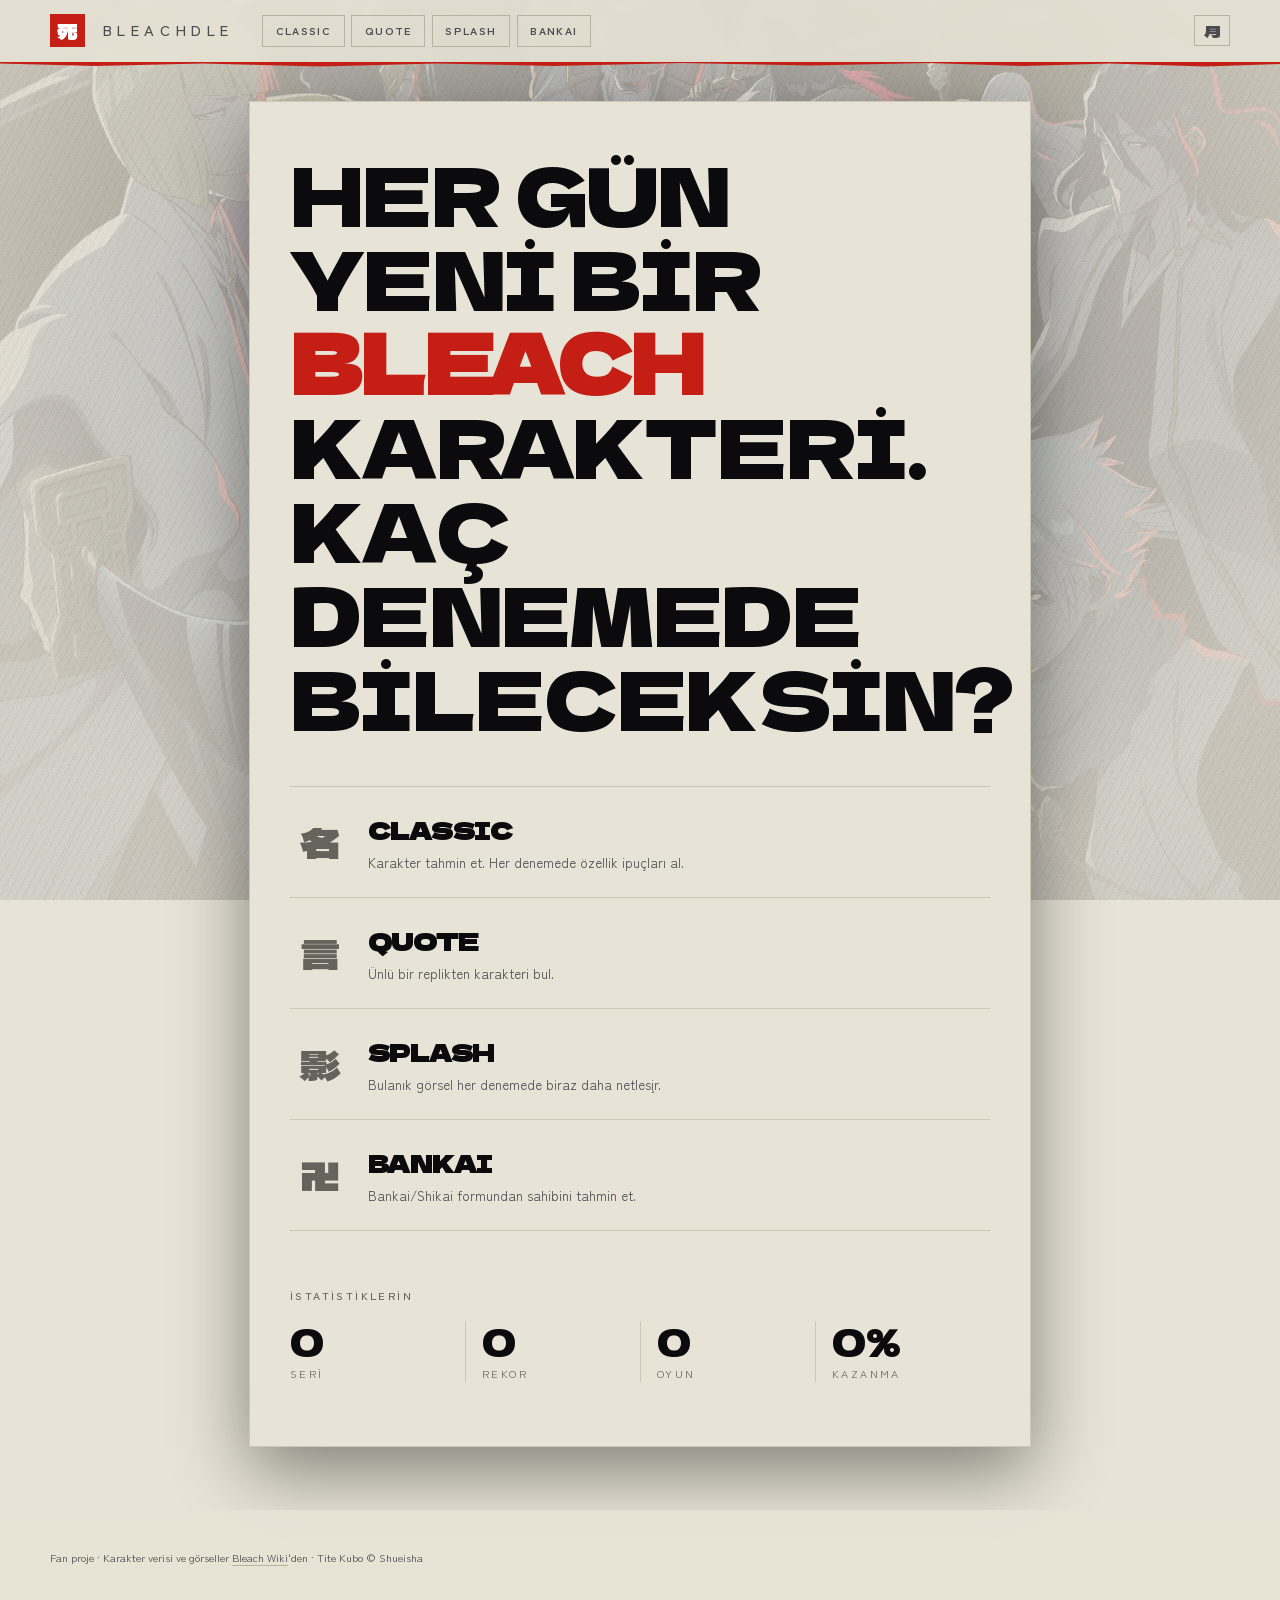
==== index.html @ 8b673235 "Klavye kısayollarını kaldır Sayı rozetleri gidince kısayollar keşfedilemez hâle gelmişti ve rakam tu" ====
<!DOCTYPE html>
<html lang="tr">
<head>
<meta charset="UTF-8">
<meta name="viewport" content="width=device-width,initial-scale=1">
<title>Bleachdle — Bleach karakter tahmin oyunu</title>
<link rel="icon" href="favicon.svg" type="image/svg+xml">
<link rel="alternate icon" href="favicon.ico" sizes="any">
<link rel="manifest" href="manifest.json">
<meta name="theme-color" content="#e5e2d5">
<link rel="stylesheet" href="css/theme.css">
<link rel="stylesheet" href="css/game.css">
</head>
<body>
<header class="site-header">
  <a class="brand" href="index.html" aria-label="Ana sayfa">
    <span class="kanji">死</span><h1>BLEACHDLE</h1>
  </a>
  <nav class="mode-nav" aria-label="Modlar">
    <a href="classic.html"><span lang="en">Classic</span></a>
    <a href="quote.html"><span lang="en">Quote</span></a>
    <a href="splash.html"><span lang="en">Splash</span></a>
    <a href="bankai.html"><span lang="en">Bankai</span></a>
  </nav>
  <button id="theme-toggle" class="theme-toggle" aria-label="Tema değiştir">🌓</button>
</header>

<main class="hub">
  <p class="tagline">Her gün yeni bir <strong>Bleach</strong> karakteri. Kaç denemede bileceksin?</p>

  <div class="mode-grid">
    <a class="mode-card" href="classic.html">
      <div class="mode-icon">名</div>
      <h2 lang="en">Classic</h2>
      <p>Karakter tahmin et. Her denemede özellik ipuçları al.</p>
    </a>
    <a class="mode-card" href="quote.html">
      <div class="mode-icon">言</div>
      <h2 lang="en">Quote</h2>
      <p>Ünlü bir replikten karakteri bul.</p>
    </a>
    <a class="mode-card" href="splash.html">
      <div class="mode-icon">影</div>
      <h2 lang="en">Splash</h2>
      <p>Bulanık görsel her denemede biraz daha netleşir.</p>
    </a>
    <a class="mode-card" href="bankai.html">
      <div class="mode-icon">卍</div>
      <h2 lang="en">Bankai</h2>
      <p>Bankai/Shikai formundan sahibini tahmin et.</p>
    </a>
  </div>

  <section class="stats-panel">
    <h3>İstatistiklerin</h3>
    <div id="stats-summary" class="stats-summary">
      <div><span class="stat-val" data-stat="streak">0</span><span class="stat-label">Seri</span></div>
      <div><span class="stat-val" data-stat="maxStreak">0</span><span class="stat-label">Rekor</span></div>
      <div><span class="stat-val" data-stat="played">0</span><span class="stat-label">Oyun</span></div>
      <div><span class="stat-val" data-stat="winRate">0%</span><span class="stat-label">Kazanma</span></div>
    </div>
  </section>
</main>

<footer class="site-footer">
  <p>Fan proje · Karakter verisi ve görseller <a href="https://bleach.fandom.com" target="_blank" rel="noopener">Bleach Wiki</a>'den · Tite Kubo &copy; Shueisha</p>
</footer>

<script src="js/theme.js"></script>
<script src="js/stats.js"></script>
<script>renderStatsSummary(document.getElementById('stats-summary'));</script>
</body>
</html>
---- css/theme.css ----
/* Bleachdle — mürekkep ve kan.
   Zemin hâlâ kağıt/mürekkep ikilisi, ama bu bir dövüş serisi: kontrast sert,
   tipografi ağır, doğru/yanlış renkleri tam doygunlukta. */

@import url('https://fonts.googleapis.com/css2?family=Dela+Gothic+One&family=Zen+Kaku+Gothic+New:wght@400;500;700;900&display=swap');

:root, [data-theme="light"] {
  /* 昼 — beyazlatılmış kağıt üstünde sumi */
  --paper: #e7e3d6;
  --paper-2: #f2efe6;
  --paper-3: #faf8f1;
  --ink: #0b0b0d;
  --ink-2: #4a4c50;
  --ink-3: #65635b;
  --rule: #b8b2a0;
  --rule-soft: #cdc7b6;

  --seal: #c41e15;
  --on-seal: #ffffff;
  --correct: #17773a;
  --correct-ink: #ffffff;
  --wrong: #b81420;
  --wrong-ink: #ffffff;

  --grain-opacity: 0.3;
  --grain-blend: multiply;
  --hatch-opacity: 0.06;

  --paper-rgb: 231, 227, 214;
  /* Aydınlıkta Soul Society: Gotei 13 kaptanları */
  --art: url("../data/images/bg-gotei13.webp");
  --art-pos: center 18%;
  --art-focus: 50% 38%;
  --art-vignette: 0.75;
  --art-scrim: 0.58;      /* eserin üstündeki perde */
  --art-panel: 0.86;      /* başlık/altlık şeridinin opaklığı */
}

[data-theme="dark"] {
  /* 夜 — mürekkep zemin, kireç yazı. Roller aynı, maddeler yer değiştirdi. */
  --paper: #0c0c0f;
  --paper-2: #16161b;
  --paper-3: #1e1e25;
  --ink: #f4f1e6;
  --ink-2: #b0aea4;
  --ink-3: #7c7f84;
  --rule: #34343d;
  --rule-soft: #26262e;

  --seal: #ff3b2f;
  --on-seal: #0c0c0f;
  --correct: #14b85a;
  --correct-ink: #06210f;
  --wrong: #e01f2d;
  --wrong-ink: #ffffff;

  --grain-opacity: 0.13;
  --grain-blend: screen;
  --hatch-opacity: 0.05;

  --paper-rgb: 12, 12, 15;
  /* Karanlıkta Hueco Mundo: Espada toplantısı. Bu eser çok daha karanlık
     (medyan parlaklık 0.012), o yüzden perde ince — beyaz üniformalar en
     kötü durumda bile şerit metnini 6:1'in üstünde tutuyor. */
  --art: url("../data/images/bg-espada.webp");
  --art-pos: center 52%;
  --art-focus: 50% 52%;
  --art-vignette: 0.45;   /* kenarları az bastır: eser şeritlerden görünsün */
  --art-scrim: 0.18;
  --art-panel: 0.82;
}

:root {
  --font-display: 'Dela Gothic One', 'Arial Black', sans-serif;
  --font-body: 'Zen Kaku Gothic New', system-ui, sans-serif;

  /* Sert sıçrama: dev başlık, küçük etiket, arada hiçbir şey yok */
  --t-hero: clamp(2.6rem, 8.5vw, 5rem);
  --t-title: 1.5rem;
  --t-body: 0.95rem;
  --t-small: 0.84rem;
  --t-label: 0.68rem;

  --tr-label: 0.22em;
  --measure: 60ch;

  /* Eğik kesim — panellerin ve hücrelerin köşesini kırpan darbe açısı */
  --slash: 10px;
}

* { box-sizing: border-box; }

html {
  background: var(--paper);
}

/* Gotei 13 eseri: sabit zemin katmanı. İçerik onun üstüne serilen kağıt
   tabakanın üstünde durduğu için metin kontrastı eserden etkilenmiyor;
   eser başlık şeridinde, altlıkta ve geniş ekranda tabakanın yanlarında
   görünüyor. background-attachment yerine sabit sözde eleman: mobil
   tarayıcılarda fixed arka plan kaydırmada titriyor. */
html::before {
  content: '';
  position: fixed;
  inset: 0;
  z-index: -1;
  background:
    radial-gradient(ellipse at var(--art-focus), transparent 0%, rgba(var(--paper-rgb), var(--art-vignette)) 78%),
    linear-gradient(rgba(var(--paper-rgb), var(--art-scrim)), rgba(var(--paper-rgb), var(--art-scrim))),
    var(--art) var(--art-pos) / cover no-repeat;
}

body {
  margin: 0;
  padding: 0;
  background: transparent;
  color: var(--ink);
  font-family: var(--font-body);
  font-size: 16px;
  line-height: 1.55;
  min-height: 100vh;
  -webkit-font-smoothing: antialiased;
}

/* İki katman: kağıt lifi + eğik tarama (screen-tone). */
body::before,
body::after {
  content: '';
  position: fixed;
  inset: 0;
  z-index: 0;
  pointer-events: none;
}
body::before {
  opacity: var(--grain-opacity);
  mix-blend-mode: var(--grain-blend);
  background-image: url("data:image/svg+xml,%3Csvg xmlns='http://www.w3.org/2000/svg' width='160' height='160'%3E%3Cfilter id='g'%3E%3CfeTurbulence type='fractalNoise' baseFrequency='0.85' numOctaves='4' stitchTiles='stitch'/%3E%3CfeColorMatrix type='saturate' values='0'/%3E%3C/filter%3E%3Crect width='160' height='160' filter='url(%23g)'/%3E%3C/svg%3E");
}
body::after {
  opacity: var(--hatch-opacity);
  background-image: repeating-linear-gradient(
    118deg,
    var(--seal) 0 1px,
    transparent 1px 7px
  );
}
body > * { position: relative; z-index: 1; }

a { color: inherit; text-decoration: none; }

button {
  font-family: inherit;
  font-size: inherit;
  cursor: pointer;
  border: none;
  background: none;
  color: inherit;
}

:focus-visible {
  outline: 3px solid var(--seal);
  outline-offset: 2px;
}

::selection { background: var(--seal); color: var(--on-seal); }

::-webkit-scrollbar { width: 10px; height: 10px; }
::-webkit-scrollbar-track { background: transparent; }
::-webkit-scrollbar-thumb { background: var(--rule); }
::-webkit-scrollbar-thumb:hover { background: var(--seal); }

@media (prefers-reduced-motion: reduce) {
  *, *::before, *::after {
    animation-duration: 0.001ms !important;
    animation-iteration-count: 1 !important;
    transition-duration: 0.001ms !important;
  }
}
---- css/game.css ----
/* ---------- Başlık ---------- */
/* Başlık ve altlık yarı saydam: eser bu iki şeritten görünüyor. Buradaki
   metin --ink-2, en kötü durumda bile 4.5:1'in üstünde kalıyor.
   Başlık yapışkan; yırtık kenar onun ::after'ı, ayrı bir öğe olsaydı
   kaydırırken bardan kopardı. */
.site-header {
  position: sticky;
  top: 0;
  z-index: 50;
  display: flex;
  justify-content: space-between;
  align-items: center;
  gap: 1rem 1.75rem;
  flex-wrap: wrap;
  margin-bottom: 2.5rem;
  padding: 0.9rem max(1.5rem, calc((100% - 1180px) / 2));
  background: rgba(var(--paper-rgb), var(--art-panel));
  backdrop-filter: blur(6px);
  -webkit-backdrop-filter: blur(6px);
}
.site-header::after {
  content: '';
  position: absolute;
  left: 0; right: 0; bottom: -5px;
  height: 5px;
  background: var(--seal);
  -webkit-mask: url("data:image/svg+xml,%3Csvg xmlns='http://www.w3.org/2000/svg' width='1200' height='10' viewBox='0 0 1200 10' preserveAspectRatio='none'%3E%3Cpath d='M0 0 H1200 V4 L1130 9 L1040 3 L960 8 L870 2 L760 7 L640 2 L520 8 L410 3 L300 9 L190 3 L90 8 L0 3 Z' fill='%23000'/%3E%3C/svg%3E") 100% 100% / 100% 100%;
  mask: url("data:image/svg+xml,%3Csvg xmlns='http://www.w3.org/2000/svg' width='1200' height='10' viewBox='0 0 1200 10' preserveAspectRatio='none'%3E%3Cpath d='M0 0 H1200 V4 L1130 9 L1040 3 L960 8 L870 2 L760 7 L640 2 L520 8 L410 3 L300 9 L190 3 L90 8 L0 3 Z' fill='%23000'/%3E%3C/svg%3E") 100% 100% / 100% 100%;
}

/* Mod kısayolları: ad + tuş rozeti. Bulunduğun mod mühür kızılıyla dolu. */
.mode-nav {
  display: flex;
  gap: 0.4rem;
  margin-right: auto;
  overflow-x: auto;
  scrollbar-width: none;
}
.mode-nav::-webkit-scrollbar { display: none; }
.mode-nav a {
  display: inline-flex;
  align-items: center;
  padding: 0.4rem 0.8rem;
  font-size: var(--t-label);
  font-weight: 700;
  letter-spacing: 0.12em;
  text-transform: uppercase;
  white-space: nowrap;
  color: var(--ink-2);
  border: 1px solid var(--rule);
  transition: color 0.16s, border-color 0.16s, background 0.16s;
}
.mode-nav a:hover { color: var(--ink); border-color: var(--ink-3); }
.mode-nav a[aria-current] {
  color: var(--on-seal);
  background: var(--seal);
  border-color: var(--seal);
}

.brand {
  display: flex;
  align-items: center;
  gap: 0.75rem;
}
.brand:hover .kanji { background: var(--ink); }
.brand:hover h1 { color: var(--ink); }

/* Hanko: markanın tamamı bu mühür. Sayfadaki tek doygun kızıl. */
.brand .kanji {
  font-family: var(--font-display);
  font-size: 1.3rem;
  line-height: 1;
  color: var(--on-seal);
  background: var(--seal);
  padding: 0.32em 0.34em 0.26em;
  display: inline-block;
}

.brand h1 {
  margin: 0;
  font-family: var(--font-body);
  font-size: 0.92rem;
  font-weight: 500;
  letter-spacing: 0.38em;
  text-indent: 0.38em;
  color: var(--ink-2);
}

.theme-toggle {
  font-family: var(--font-display);
  font-size: 0;
  color: var(--ink-2);
  padding: 0.4rem 0.55rem;
  border: 1px solid var(--rule);
  transition: color 0.2s, border-color 0.2s;
}
.theme-toggle::after {
  content: '月';
  font-size: 1rem;
  line-height: 1;
}
[data-theme="dark"] .theme-toggle::after { content: '日'; }
.theme-toggle:hover { color: var(--seal); border-color: var(--seal); }



/* ---------- Ana sayfa ---------- */
/* Kağıt tabaka — eserin üstüne serilmiş sayfa. Metin daima bunun üstünde. */
.hub, .game-page {
  background: var(--paper);
  box-shadow: 0 0 0 1px var(--rule-soft), 0 24px 70px rgba(0, 0, 0, 0.45);
}

.hub {
  max-width: 780px;
  margin: 0 auto 4rem;
  padding: 3rem 2.5rem 4rem;
}

.tagline {
  font-family: var(--font-display);
  font-size: var(--t-hero);
  line-height: 1.05;
  letter-spacing: -0.02em;
  text-transform: uppercase;
  margin: 0 0 3rem;
  max-width: 14ch;
}
.tagline strong { color: var(--seal); }

.mode-grid {
  display: flex;
  flex-direction: column;
  border-top: 1px solid var(--rule-soft);
  margin-bottom: 3.5rem;
}

/* Mod satırı: kart değil, bir dizin girdisi. Üzerine gelince
   mürekkep soldan sağa akıyor. */
.mode-card {
  position: relative;
  display: grid;
  grid-template-columns: 3.2rem 1fr;
  align-items: baseline;
  gap: 0 1.4rem;
  padding: 1.5rem 1rem 1.5rem 0.25rem;
  border-bottom: 1px solid var(--rule-soft);
  overflow: hidden;
  isolation: isolate;
}
.mode-card::before {
  content: '';
  position: absolute;
  inset: 0;
  z-index: -1;
  background: var(--paper-2);
  transform: scaleX(0);
  transform-origin: left;
  transition: transform 0.26s cubic-bezier(0.16, 1.1, 0.3, 1);
}
.mode-card:hover::before, .mode-card:focus-visible::before { transform: scaleX(1); }

.mode-card .mode-icon {
  grid-row: span 2;
  align-self: center;
  font-family: var(--font-display);
  font-size: 2.5rem;
  font-weight: 400;
  line-height: 1;
  color: var(--ink-3);
  text-align: center;
  transition: color 0.32s;
}
.mode-card:hover .mode-icon { color: var(--seal); }

.mode-card h2 {
  margin: 0;
  font-family: var(--font-display);
  font-size: var(--t-title);
  letter-spacing: -0.01em;
  text-transform: uppercase;
}
.mode-card p {
  margin: 0.25rem 0 0;
  grid-column: 2;
  font-size: var(--t-small);
  color: var(--ink-2);
  max-width: 46ch;
}

/* İstatistikler: panel değil, kağıda yazılmış dört sayı */
.stats-panel { margin: 0; }
.stats-panel h3 {
  margin: 0 0 1.1rem;
  font-family: var(--font-body);
  font-size: var(--t-label);
  font-weight: 500;
  letter-spacing: var(--tr-label);
  text-transform: uppercase;
  color: var(--ink-3);
}
.stats-summary {
  display: grid;
  grid-template-columns: repeat(4, 1fr);
}
.stats-summary > div {
  display: flex;
  flex-direction: column;
  gap: 0.35rem;
  padding-left: 1rem;
  border-left: 1px solid var(--rule-soft);
}
.stats-summary > div:first-child { padding-left: 0; border-left: none; }
.stat-val {
  font-family: var(--font-display);
  font-size: 2.4rem;
  line-height: 1;
  font-variant-numeric: tabular-nums;
}
.stat-label {
  font-size: var(--t-label);
  letter-spacing: var(--tr-label);
  text-transform: uppercase;
  color: var(--ink-3);
}

/* ---------- Oyun sayfası ---------- */
.game-page {
  max-width: 1180px;
  margin: 0 auto 4rem;
  padding: 2.5rem 2.5rem 4rem;
}

.back-link {
  display: inline-block;
  margin-bottom: 2.5rem;
  font-size: var(--t-small);
  color: var(--ink-3);
  transition: color 0.2s;
}
.back-link:hover { color: var(--seal); }

.game-title {
  font-family: var(--font-display);
  font-size: var(--t-hero);
  line-height: 0.95;
  letter-spacing: -0.03em;
  text-transform: uppercase;
  margin: 0 0 0.75rem;
}
.game-subtitle {
  margin: 0 0 2.75rem;
  font-size: var(--t-body);
  color: var(--ink-2);
  max-width: var(--measure);
}

.mode-switch {
  display: flex;
  gap: 1.75rem;
  margin-bottom: 2rem;
}
.mode-switch button {
  position: relative;
  padding: 0 0 0.5rem;
  font-size: var(--t-label);
  font-weight: 700;
  letter-spacing: var(--tr-label);
  text-transform: uppercase;
  color: var(--ink-3);
  transition: color 0.2s;
}
.mode-switch button::after {
  content: '';
  position: absolute;
  left: 0; right: 0; bottom: 0;
  height: 3px;
  background: var(--seal);
  transform: scaleX(0);
  transform-origin: left;
  transition: transform 0.2s cubic-bezier(0.16, 1.1, 0.3, 1);
}
.mode-switch button:hover { color: var(--ink-2); }
.mode-switch button.active { color: var(--ink); }
.mode-switch button.active::after { transform: scaleX(1); }

/* ---------- Arama ---------- */
.search-box {
  position: relative;
  max-width: 460px;
  margin: 0 0 2.5rem;
}
.search-box input {
  width: 100%;
  padding: 0.7rem 0.1rem;
  font-family: var(--font-body);
  font-size: 1.15rem;
  font-weight: 700;
  color: var(--ink);
  background: none;
  border: none;
  border-bottom: 3px solid var(--rule);
  transition: border-color 0.24s;
}
.search-box input::placeholder { color: var(--ink-3); font-weight: 400; font-size: 0.95rem; }
.search-box input:focus {
  outline: none;
  border-bottom-color: var(--seal);
}
.search-box input:disabled { color: var(--ink-3); border-bottom-style: dashed; }

.suggestions {
  position: absolute;
  top: calc(100% + 2px);
  left: 0; right: 0;
  max-height: 336px;
  overflow-y: auto;
  background: var(--paper-2);
  border: 1px solid var(--rule);
  z-index: 20;
  display: none;
}
.suggestions.open { display: block; }
.suggestion {
  display: flex;
  align-items: center;
  gap: 0.85rem;
  padding: 0.55rem 0.75rem;
  cursor: pointer;
  border-bottom: 1px solid var(--rule-soft);
}
.suggestion:last-child { border-bottom: none; }
.suggestion:hover, .suggestion.active { background: var(--paper-3); }
.suggestion img {
  width: 40px; height: 40px;
  object-fit: cover;
  filter: grayscale(0.35);
}
.suggestion .sname { font-weight: 700; font-size: 0.95rem; }
.suggestion .saff { font-size: var(--t-label); color: var(--ink-3); }
.img-placeholder {
  width: 40px; height: 40px;
  background: var(--paper-3);
  border: 1px solid var(--rule-soft);
}

/* ---------- Tahmin tablosu ----------
   İmza öğesi. Her hücre eğik kesilmiş bir blok: doğru tam doygun yeşil,
   yanlış kan kırmızısı, ikisi de köşesinde ○ / × taşıyor — renk tek
   başına anlam taşımıyor. Satır soldan bir darbe gibi giriyor. */
.guess-table-wrap {
  overflow-x: auto;
  margin-top: 0.5rem;
}
.guess-table {
  width: 100%;
  border-collapse: separate;
  border-spacing: 4px 4px;
  min-width: 940px;
}
.guess-table th {
  font-family: var(--font-body);
  font-size: var(--t-label);
  font-weight: 700;
  letter-spacing: var(--tr-label);
  text-transform: uppercase;
  color: var(--ink-3);
  text-align: center;
  padding: 0 0.4rem 0.6rem;
  white-space: nowrap;
}

.guess-table td {
  position: relative;
  padding: 0.55rem 0.5rem;
  text-align: center;
  font-size: var(--t-small);
  font-weight: 500;
  line-height: 1.25;
  color: var(--ink-2);
  height: 76px;
  vertical-align: middle;
  font-variant-numeric: tabular-nums;
  background: var(--paper-2);
  clip-path: polygon(var(--slash) 0, 100% 0, 100% calc(100% - var(--slash)), calc(100% - var(--slash)) 100%, 0 100%, 0 var(--slash));
  animation: strike 0.26s cubic-bezier(0.16, 1.1, 0.3, 1) both;
  animation-delay: calc(var(--col, 0) * 45ms);
}

/* Darbe: hücre eğik bir kesikten içeri girer, hafif aşar ve oturur */
@keyframes strike {
  0%   { opacity: 0; transform: translateX(-14px) skewX(-14deg); }
  70%  { opacity: 1; transform: translateX(2px)   skewX(2deg); }
  100% { opacity: 1; transform: none; }
}

.guess-table td.correct {
  background: var(--correct);
  color: var(--correct-ink);
  font-weight: 700;
}
.guess-table td.wrong {
  background: var(--wrong);
  color: var(--wrong-ink);
  font-weight: 700;
}

/* Renk tek başına anlam taşımasın: köşede ○ / × */
.guess-table td.correct::after,
.guess-table td.wrong::after {
  position: absolute;
  top: 3px;
  right: 5px;
  font-size: 0.62rem;
  font-weight: 700;
  line-height: 1;
  opacity: 0.75;
}
.guess-table td.correct::after { content: '○'; }
.guess-table td.wrong::after   { content: '×'; }

.guess-table td.name-cell {
  font-size: 0.9rem;
  font-weight: 700;
  letter-spacing: 0.01em;
}

.guess-table td.image-cell {
  background: none;
  clip-path: none;
  padding: 0;
  width: 72px;
}
.guess-table td .char-avatar {
  width: 68px; height: 68px;
  object-fit: cover;
  display: block;
  border: 2px solid var(--ink);
  transition: transform 0.18s;
}
.guess-table tr:hover .char-avatar { transform: scale(1.06); }
.guess-table td .char-avatar.img-missing {
  display: flex;
  align-items: center;
  justify-content: center;
  background: var(--paper-2);
  color: var(--ink-3);
  font-size: 1.2rem;
}

.guess-table td .arrow {
  margin-left: 0.25rem;
  font-size: 1rem;
  font-weight: 700;
}

/* ---------- Sonuç ---------- */
.result-panel {
  position: relative;
  max-width: 560px;
  margin: 2.5rem 0 0;
  padding: 2rem 2.25rem;
  background: var(--paper-2);
  border-left: 6px solid var(--seal);
  clip-path: polygon(22px 0, 100% 0, 100% calc(100% - 22px), calc(100% - 22px) 100%, 0 100%, 0 22px);
  animation: strike 0.32s cubic-bezier(0.16, 1.1, 0.3, 1) both;
}
.result-panel h2 {
  margin: 0 0 0.6rem;
  font-family: var(--font-display);
  font-size: 2rem;
  line-height: 1;
  text-transform: uppercase;
}
.result-panel.win h2 { color: var(--correct); }
.result-panel.lose h2 { color: var(--wrong); }
.result-panel p { margin: 0 0 0.35rem; color: var(--ink-2); font-size: var(--t-small); }
.result-panel strong { color: var(--ink); font-weight: 700; }
.result-panel .result-stats {
  margin: 0.9rem 0 0;
  font-size: var(--t-label);
  letter-spacing: 0.06em;
  color: var(--ink-3);
}

/* Mühür: kazanınca 正, kaybedince 終 */
.result-panel::after {
  position: absolute;
  top: 1.5rem;
  right: 1.75rem;
  font-family: var(--font-display);
  font-size: 1.15rem;
  line-height: 1;
  padding: 0.32em 0.3em 0.26em;
  border: 3px solid currentColor;
  transform: rotate(-8deg);
}
.result-panel.win::after { content: '正'; color: var(--seal); }
.result-panel.lose::after { content: '終'; color: var(--ink-3); }

.result-actions {
  display: flex;
  gap: 1.5rem;
  align-items: center;
  margin-top: 1.5rem;
}
.result-actions button, .result-actions a {
  padding: 0 0 0.35rem;
  font-family: var(--font-body);
  font-size: var(--t-label);
  font-weight: 500;
  letter-spacing: var(--tr-label);
  text-transform: uppercase;
  color: var(--ink);
  border-bottom: 2px solid var(--seal);
  transition: color 0.2s, border-color 0.2s;
}
.result-actions button:hover, .result-actions a:hover { color: var(--seal); }
.result-actions .secondary {
  color: var(--ink-2);
  border-bottom-color: var(--rule);
}
.result-actions .secondary:hover { color: var(--ink); border-bottom-color: var(--ink-3); }

/* ---------- Alt bilgi ---------- */
.site-footer {
  padding: 1.75rem max(1.5rem, calc((100% - 1180px) / 2)) 2.5rem;
  background: rgba(var(--paper-rgb), var(--art-panel));
  backdrop-filter: blur(3px);
  -webkit-backdrop-filter: blur(3px);
  font-size: var(--t-label);
  color: var(--ink-2);
}
.site-footer a { color: var(--ink-2); border-bottom: 1px solid var(--rule); }
.site-footer a:hover { color: var(--ink); border-bottom-color: var(--seal); }

/* ---------- Splash ---------- */
/* Bulanıklık satır içi stille sürülüyor (oyun mantığı), o yüzden mürekkep
   tonlaması sarmalayıcıya uygulanıyor — yoksa filter bildirimi eziliyor. */
.splash-image-wrap {
  margin: 0 0 2rem;
  filter: grayscale(0.35) contrast(1.05);
}
.splash-image {
  max-width: 300px;
  max-height: 300px;
  display: block;
  transition: filter 0.6s cubic-bezier(0.2, 0.7, 0.2, 1);
}

/* ---------- Quote ---------- */
.quote-display {
  max-width: var(--measure);
  margin: 0 0 2.5rem;
  padding: 0 0 0 1.75rem;
  border-left: 5px solid var(--seal);
  font-size: 1.4rem;
  font-weight: 500;
  line-height: 1.5;
}
.quote-display em { color: var(--ink-3); font-size: 0.95rem; }

/* ---------- Bankai ---------- */
.release-name {
  font-family: var(--font-display);
  font-size: 2rem;
  line-height: 1.15;
  text-transform: uppercase;
  margin-bottom: 0.3rem;
}
.release-meta {
  font-size: var(--t-small);
  color: var(--ink-2);
}

.quote-hint {
  display: inline-flex;
  align-items: baseline;
  gap: 0.75rem;
  margin: 0 0 2rem;
  padding: 0.5rem 0.9rem;
  background: var(--paper-2);
  border-left: 5px solid var(--seal);
}
.quote-hint-label {
  font-size: var(--t-label);
  font-weight: 700;
  letter-spacing: var(--tr-label);
  text-transform: uppercase;
  color: var(--seal);
}
.quote-hint-body { font-size: var(--t-small); color: var(--ink-2); }
.quote-hint-body strong {
  font-family: var(--font-display);
  font-size: 1.25rem;
  color: var(--ink);
}

.bankai-hint {
  margin: 0 0 1.5rem;
  filter: grayscale(0.35) contrast(1.1);
  animation: strike 0.3s cubic-bezier(0.16, 1.1, 0.3, 1) both;
}
.bankai-hint img {
  max-width: 220px;
  max-height: 220px;
  display: block;
}
.bankai-hint-label {
  font-size: var(--t-label);
  letter-spacing: var(--tr-label);
  text-transform: uppercase;
  color: var(--ink-3);
  margin-bottom: 0.6rem;
}

.attempts-info {
  margin-top: 1.75rem;
  font-size: var(--t-small);
  color: var(--ink-2);
}
.attempts-info strong {
  font-family: var(--font-display);
  font-size: 1.3rem;
  color: var(--seal);
}

/* ---------- Dar ekran ---------- */
@media (max-width: 640px) {
  .site-header { padding: 1rem 1.1rem 0.8rem; }
  .site-header, .site-footer { padding-left: 1.1rem; padding-right: 1.1rem; }
  .site-header { gap: 0.6rem 0.9rem; margin-bottom: 1.75rem; }
  .brand h1 { display: none; }          /* dar ekranda mühür markayı taşır */
  .mode-nav a { padding: 0.35rem 0.5rem; letter-spacing: 0.06em; }
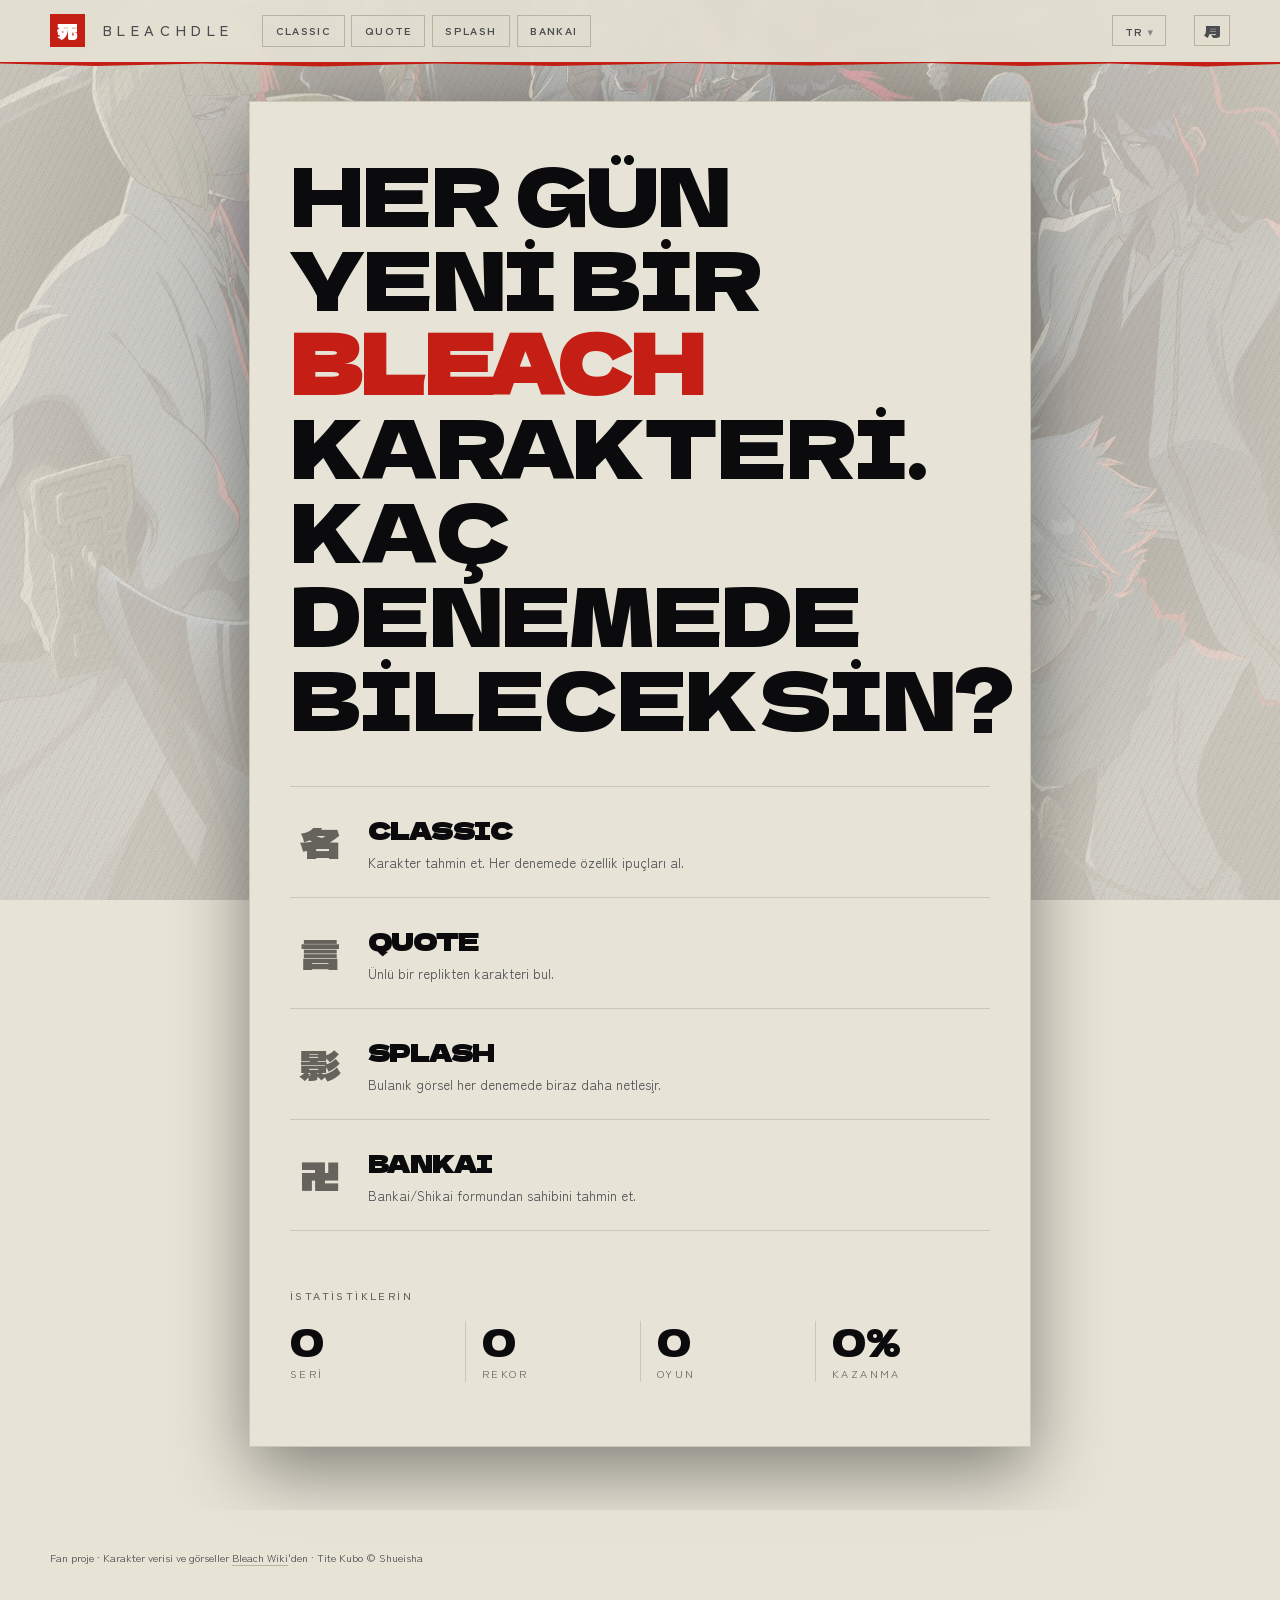
==== commit bcd43c16: "Dil seçimi ekle: Türkçe ve İngilizce Sağ üstte açılır liste. Seçim localStorage'da (bleachdle-lang)," ====
--- a/index.html
+++ b/index.html
@@ -3,7 +3,7 @@
 <head>
 <meta charset="UTF-8">
 <meta name="viewport" content="width=device-width,initial-scale=1">
-<title>Bleachdle — Bleach karakter tahmin oyunu</title>
+<title data-i18n="title.index">Bleachdle — Bleach karakter tahmin oyunu</title>
 <link rel="icon" href="favicon.svg" type="image/svg+xml">
 <link rel="alternate icon" href="favicon.ico" sizes="any">
 <link rel="manifest" href="manifest.json">
@@ -13,59 +13,68 @@
 </head>
 <body>
 <header class="site-header">
-  <a class="brand" href="index.html" aria-label="Ana sayfa">
+  <a class="brand" href="index.html" data-i18n-aria="brand.aria">
     <span class="kanji">死</span><h1>BLEACHDLE</h1>
   </a>
-  <nav class="mode-nav" aria-label="Modlar">
+  <nav class="mode-nav" data-i18n-aria="nav.aria">
     <a href="classic.html"><span lang="en">Classic</span></a>
     <a href="quote.html"><span lang="en">Quote</span></a>
     <a href="splash.html"><span lang="en">Splash</span></a>
     <a href="bankai.html"><span lang="en">Bankai</span></a>
   </nav>
-  <button id="theme-toggle" class="theme-toggle" aria-label="Tema değiştir">🌓</button>
+  <div class="lang-select">
+    <button class="lang-btn" aria-haspopup="listbox" aria-expanded="false"
+            data-i18n="lang.short" data-i18n-aria="lang.aria">TR</button>
+    <ul class="lang-menu" role="listbox">
+      <li><button role="option" data-lang="tr" data-i18n="lang.tr">Türkçe</button></li>
+      <li><button role="option" data-lang="en" data-i18n="lang.en">English</button></li>
+    </ul>
+  </div>
+  <button id="theme-toggle" class="theme-toggle" data-i18n-aria="theme.aria">🌓</button>
 </header>
 
 <main class="hub">
-  <p class="tagline">Her gün yeni bir <strong>Bleach</strong> karakteri. Kaç denemede bileceksin?</p>
+  <p class="tagline" data-i18n-html="tagline"></p>
 
   <div class="mode-grid">
     <a class="mode-card" href="classic.html">
       <div class="mode-icon">名</div>
       <h2 lang="en">Classic</h2>
-      <p>Karakter tahmin et. Her denemede özellik ipuçları al.</p>
+      <p data-i18n="card.classic"></p>
     </a>
     <a class="mode-card" href="quote.html">
       <div class="mode-icon">言</div>
       <h2 lang="en">Quote</h2>
-      <p>Ünlü bir replikten karakteri bul.</p>
+      <p data-i18n="card.quote"></p>
     </a>
     <a class="mode-card" href="splash.html">
       <div class="mode-icon">影</div>
       <h2 lang="en">Splash</h2>
-      <p>Bulanık görsel her denemede biraz daha netleşir.</p>
+      <p data-i18n="card.splash"></p>
     </a>
     <a class="mode-card" href="bankai.html">
       <div class="mode-icon">卍</div>
       <h2 lang="en">Bankai</h2>
-      <p>Bankai/Shikai formundan sahibini tahmin et.</p>
+      <p data-i18n="card.bankai"></p>
     </a>
   </div>
 
   <section class="stats-panel">
-    <h3>İstatistiklerin</h3>
+    <h3 data-i18n="stats.title"></h3>
     <div id="stats-summary" class="stats-summary">
-      <div><span class="stat-val" data-stat="streak">0</span><span class="stat-label">Seri</span></div>
-      <div><span class="stat-val" data-stat="maxStreak">0</span><span class="stat-label">Rekor</span></div>
-      <div><span class="stat-val" data-stat="played">0</span><span class="stat-label">Oyun</span></div>
-      <div><span class="stat-val" data-stat="winRate">0%</span><span class="stat-label">Kazanma</span></div>
+      <div><span class="stat-val" data-stat="streak">0</span><span class="stat-label" data-i18n="stats.streak"></span></div>
+      <div><span class="stat-val" data-stat="maxStreak">0</span><span class="stat-label" data-i18n="stats.best"></span></div>
+      <div><span class="stat-val" data-stat="played">0</span><span class="stat-label" data-i18n="stats.played"></span></div>
+      <div><span class="stat-val" data-stat="winRate">0%</span><span class="stat-label" data-i18n="stats.winrate"></span></div>
     </div>
   </section>
 </main>
 
 <footer class="site-footer">
-  <p>Fan proje · Karakter verisi ve görseller <a href="https://bleach.fandom.com" target="_blank" rel="noopener">Bleach Wiki</a>'den · Tite Kubo &copy; Shueisha</p>
+  <p data-i18n-html="footer.long"></p>
 </footer>
 
+<script src="js/i18n.js"></script>
 <script src="js/theme.js"></script>
 <script src="js/stats.js"></script>
 <script>renderStatsSummary(document.getElementById('stats-summary'));</script>
--- a/css/game.css
+++ b/css/game.css
@@ -84,6 +84,50 @@
   letter-spacing: 0.38em;
   text-indent: 0.38em;
   color: var(--ink-2);
+}
+
+/* Dil seçici — sağ üstte açılır liste */
+.lang-select { position: relative; }
+.lang-btn {
+  font-size: var(--t-label);
+  font-weight: 700;
+  letter-spacing: 0.12em;
+  padding: 0.4rem 0.7rem;
+  color: var(--ink-2);
+  border: 1px solid var(--rule);
+  transition: color 0.16s, border-color 0.16s;
+}
+.lang-btn::after { content: ' ▾'; opacity: 0.6; }
+.lang-btn:hover, .lang-select.open .lang-btn { color: var(--ink); border-color: var(--ink-3); }
+
+.lang-menu {
+  position: absolute;
+  right: 0;
+  top: calc(100% + 5px);
+  z-index: 60;
+  display: none;
+  min-width: 9rem;
+  margin: 0;
+  padding: 0;
+  list-style: none;
+  background: var(--paper-2);
+  border: 1px solid var(--rule);
+  box-shadow: 0 14px 36px rgba(0, 0, 0, 0.4);
+}
+.lang-select.open .lang-menu { display: block; }
+.lang-menu button {
+  display: block;
+  width: 100%;
+  text-align: left;
+  padding: 0.5rem 0.8rem;
+  font-size: var(--t-small);
+  color: var(--ink-2);
+  transition: color 0.14s, background 0.14s;
+}
+.lang-menu button:hover { background: var(--paper-3); color: var(--ink); }
+.lang-menu button[aria-selected="true"] {
+  color: var(--on-seal);
+  background: var(--seal);
 }
 
 .theme-toggle {
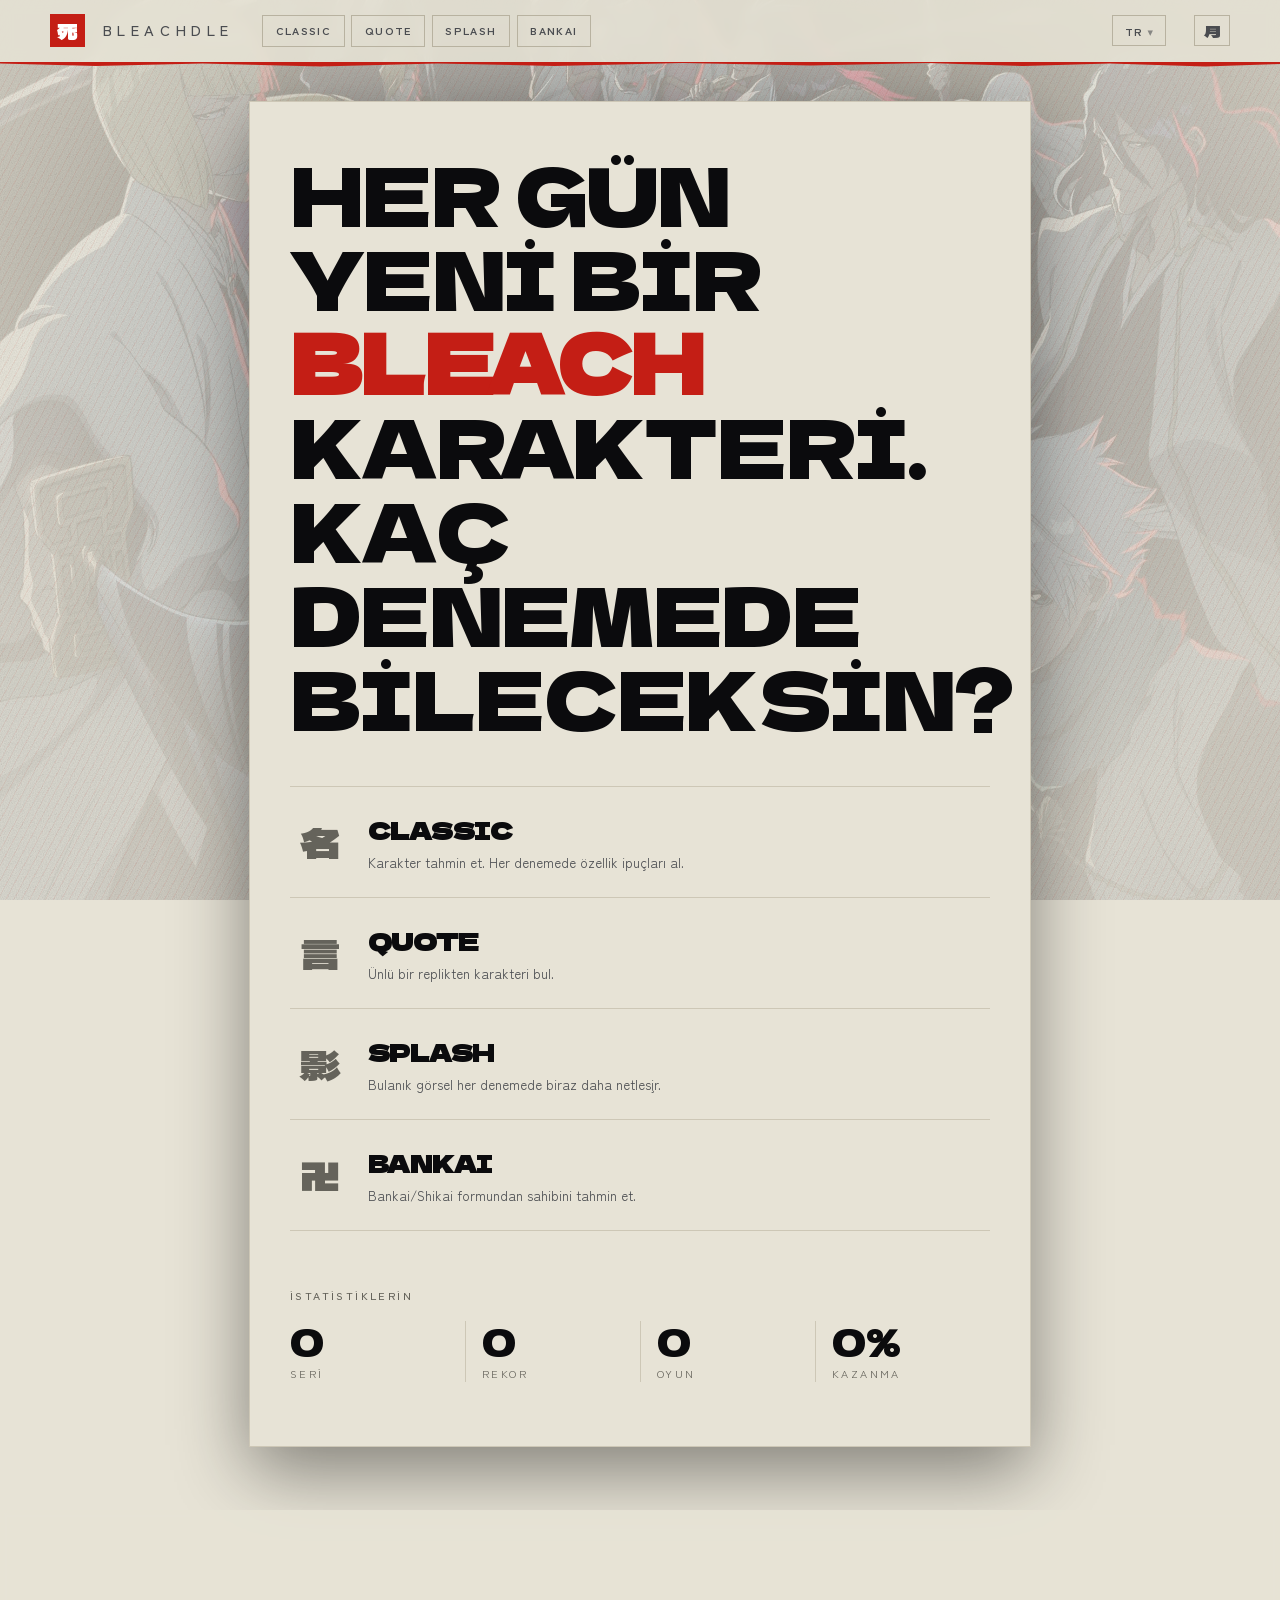
==== commit 17f3b941: "Yayına hazırlık: paylaşım kartı, README, og görseli Statik site olduğu için yayına almak dosyaları i" ====
--- a/index.html
+++ b/index.html
@@ -8,6 +8,24 @@
 <link rel="alternate icon" href="favicon.ico" sizes="any">
 <link rel="manifest" href="manifest.json">
 <meta name="theme-color" content="#e5e2d5">
+
+<meta name="description" content="Her gün yeni bir Bleach karakteri. Classic, Quote, Splash ve Bankai modlarıyla kaç denemede bileceksin?">
+<link rel="canonical" href="https://ozgurozertural.github.io/bleachdle/">
+
+<!-- Paylaşım kartı. Tarayıcı-dışı kazıyıcılar JS çalıştırmaz, o yüzden burası
+     data-i18n'den bağımsız ve sabit Türkçe. og.jpg'yi scripts/make_og.py üretir. -->
+<meta property="og:type" content="website">
+<meta property="og:site_name" content="Bleachdle">
+<meta property="og:locale" content="tr_TR">
+<meta property="og:locale:alternate" content="en_US">
+<meta property="og:url" content="https://ozgurozertural.github.io/bleachdle/">
+<meta property="og:title" content="Bleachdle — Bleach karakter tahmin oyunu">
+<meta property="og:description" content="Her gün yeni bir Bleach karakteri. Classic, Quote, Splash ve Bankai modlarıyla kaç denemede bileceksin?">
+<meta property="og:image" content="https://ozgurozertural.github.io/bleachdle/og.jpg">
+<meta property="og:image:width" content="1200">
+<meta property="og:image:height" content="630">
+<meta property="og:image:alt" content="Bleachdle — Espada toplantısının önünde BLEACHDLE başlığı ve dört mod: Classic, Quote, Splash, Bankai">
+<meta name="twitter:card" content="summary_large_image">
 <link rel="stylesheet" href="css/theme.css">
 <link rel="stylesheet" href="css/game.css">
 </head>
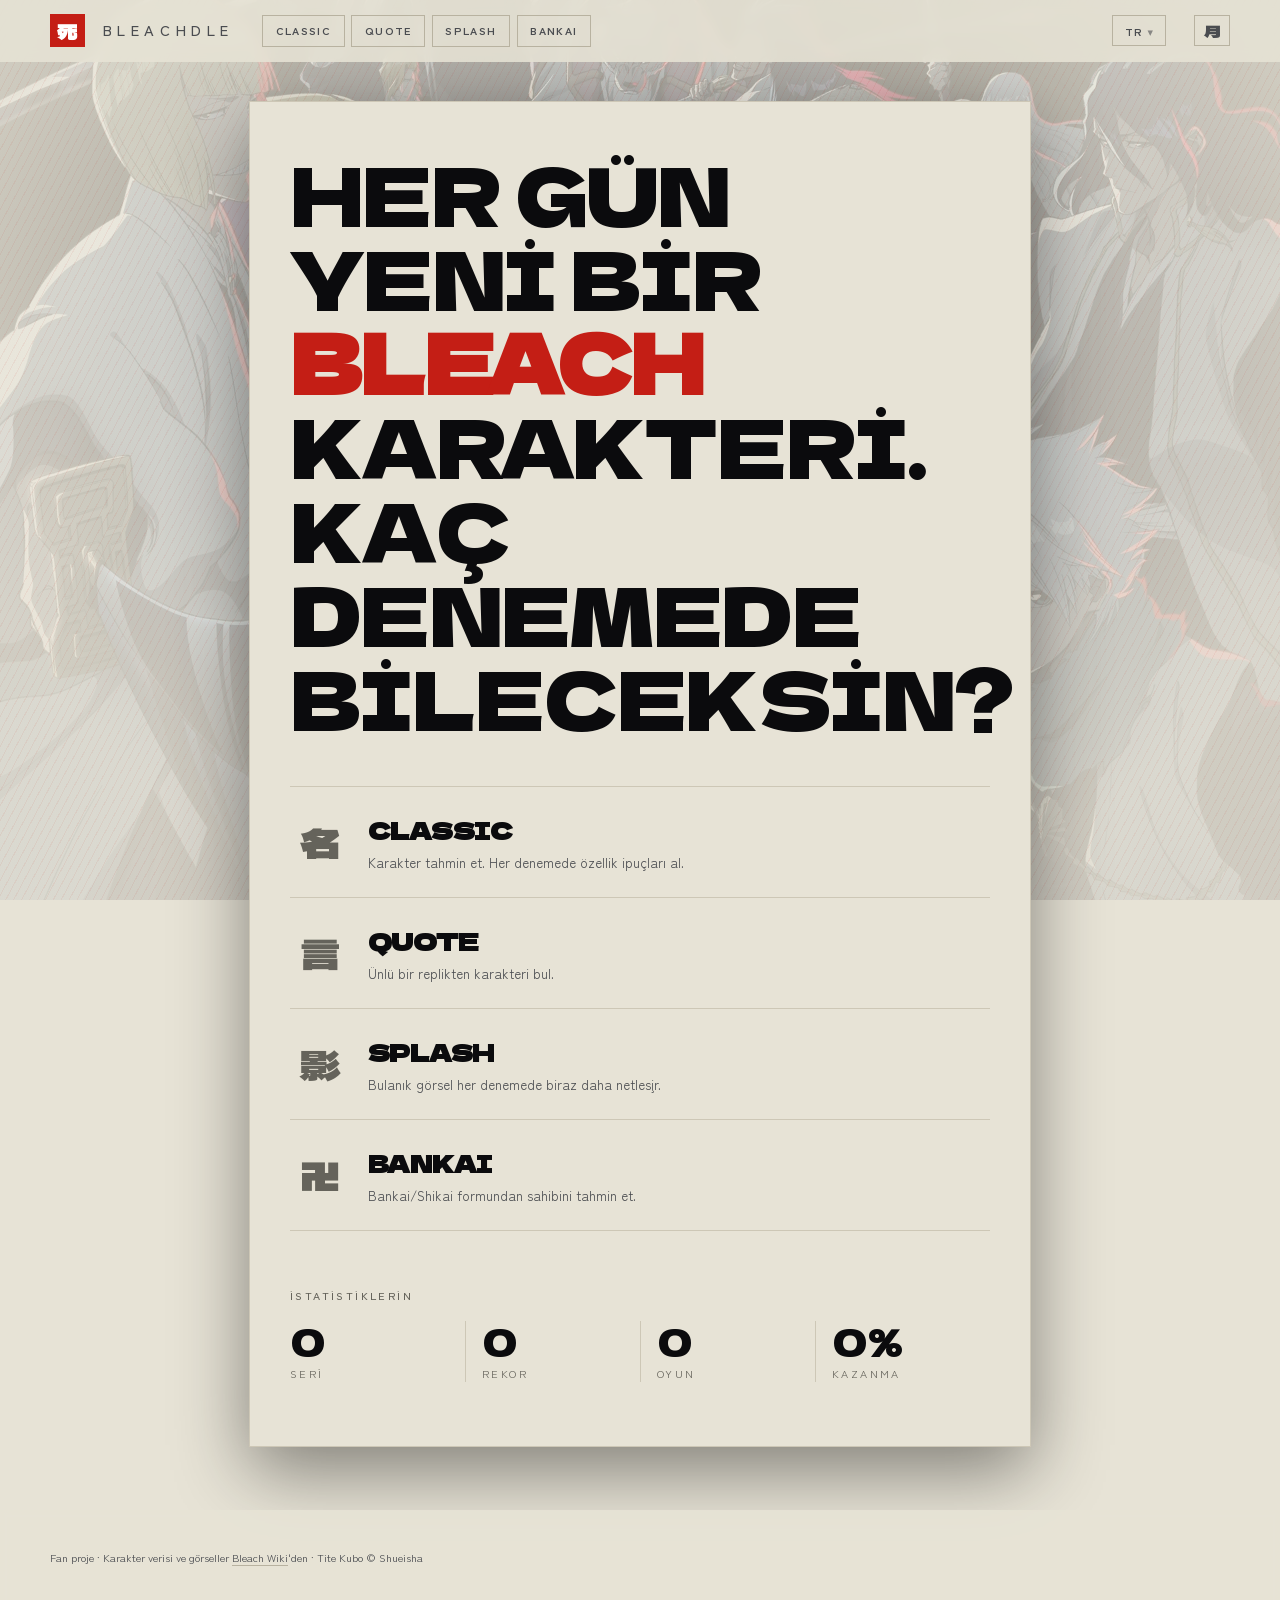
==== commit 8148f4c5: "Güvenlik: çıkışta kaçış, satır içi kod yok, CSP, kendi barındırılan fontlar Kazınan veri (herkesin d" ====
--- a/index.html
+++ b/index.html
@@ -3,6 +3,12 @@
 <head>
 <meta charset="UTF-8">
 <meta name="viewport" content="width=device-width,initial-scale=1">
+<!-- Satır içi script ve stil yok: hepsi ayrı dosyada, o yüzden 'unsafe-inline'
+     gerekmiyor. Dış kaynak da yok (fontlar kendi barındırmamızda), o yüzden
+     her şey 'self'. Kazınan veri innerHTML'e giriyor — bu, js/i18n.js'teki
+     esc() kaçışının arkasındaki ikinci savunma hattı. -->
+<meta http-equiv="Content-Security-Policy" content="default-src 'none'; script-src 'self'; style-src 'self'; img-src 'self'; font-src 'self'; connect-src 'self'; manifest-src 'self'; base-uri 'none'; form-action 'none'">
+<meta name="referrer" content="strict-origin-when-cross-origin">
 <title data-i18n="title.index">Bleachdle — Bleach karakter tahmin oyunu</title>
 <link rel="icon" href="favicon.svg" type="image/svg+xml">
 <link rel="alternate icon" href="favicon.ico" sizes="any">
@@ -95,6 +101,6 @@
 <script src="js/i18n.js"></script>
 <script src="js/theme.js"></script>
 <script src="js/stats.js"></script>
-<script>renderStatsSummary(document.getElementById('stats-summary'));</script>
+<script src="js/index.js"></script>
 </body>
 </html>
--- a/css/theme.css
+++ b/css/theme.css
@@ -2,7 +2,34 @@
    Zemin hâlâ kağıt/mürekkep ikilisi, ama bu bir dövüş serisi: kontrast sert,
    tipografi ağır, doğru/yanlış renkleri tam doygunlukta. */
 
-@import url('https://fonts.googleapis.com/css2?family=Dela+Gothic+One&family=Zen+Kaku+Gothic+New:wght@400;500;700;900&display=swap');
+/* Fontlar kendi barındırmamızda. Google Fonts'tan çekilirken her ziyaretçinin
+   IP'si Google'a gidiyordu; ayrıca @import zinciri font indirmesini bu CSS
+   inene kadar geciktiriyordu. scripts/build_fonts.py üretiyor — sitede geçen
+   11 kanji ve Latin Ext-A ile sınırlı alt küme, dördü toplam 49 KB. */
+@font-face {
+  font-family: 'Dela Gothic One';
+  src: url('../fonts/dela.woff2') format('woff2');
+  font-weight: 400;
+  font-display: swap;
+}
+@font-face {
+  font-family: 'Zen Kaku Gothic New';
+  src: url('../fonts/zen-400.woff2') format('woff2');
+  font-weight: 400;
+  font-display: swap;
+}
+@font-face {
+  font-family: 'Zen Kaku Gothic New';
+  src: url('../fonts/zen-500.woff2') format('woff2');
+  font-weight: 500;
+  font-display: swap;
+}
+@font-face {
+  font-family: 'Zen Kaku Gothic New';
+  src: url('../fonts/zen-700.woff2') format('woff2');
+  font-weight: 700;
+  font-display: swap;
+}
 
 :root, [data-theme="light"] {
   /* 昼 — beyazlatılmış kağıt üstünde sumi */
--- a/css/game.css
+++ b/css/game.css
@@ -589,6 +589,7 @@
   max-width: 300px;
   max-height: 300px;
   display: block;
+  filter: blur(28px);   /* başlangıç seviyesi; JS her tahminde azaltıyor */
   transition: filter 0.6s cubic-bezier(0.2, 0.7, 0.2, 1);
 }
 
@@ -650,6 +651,10 @@
   max-height: 220px;
   display: block;
 }
+/* Başlangıç bulanıklığı: eskiden satır içi style özniteliğiydi, CSP
+   style-src 'self' altında çalışmıyor. Sonraki kademeleri JS zaten
+   element.style üzerinden veriyor — o yol CSP'ye takılmıyor. */
+.hint-blur { filter: blur(4px); }
 .bankai-hint-label {
   font-size: var(--t-label);
   letter-spacing: var(--tr-label);
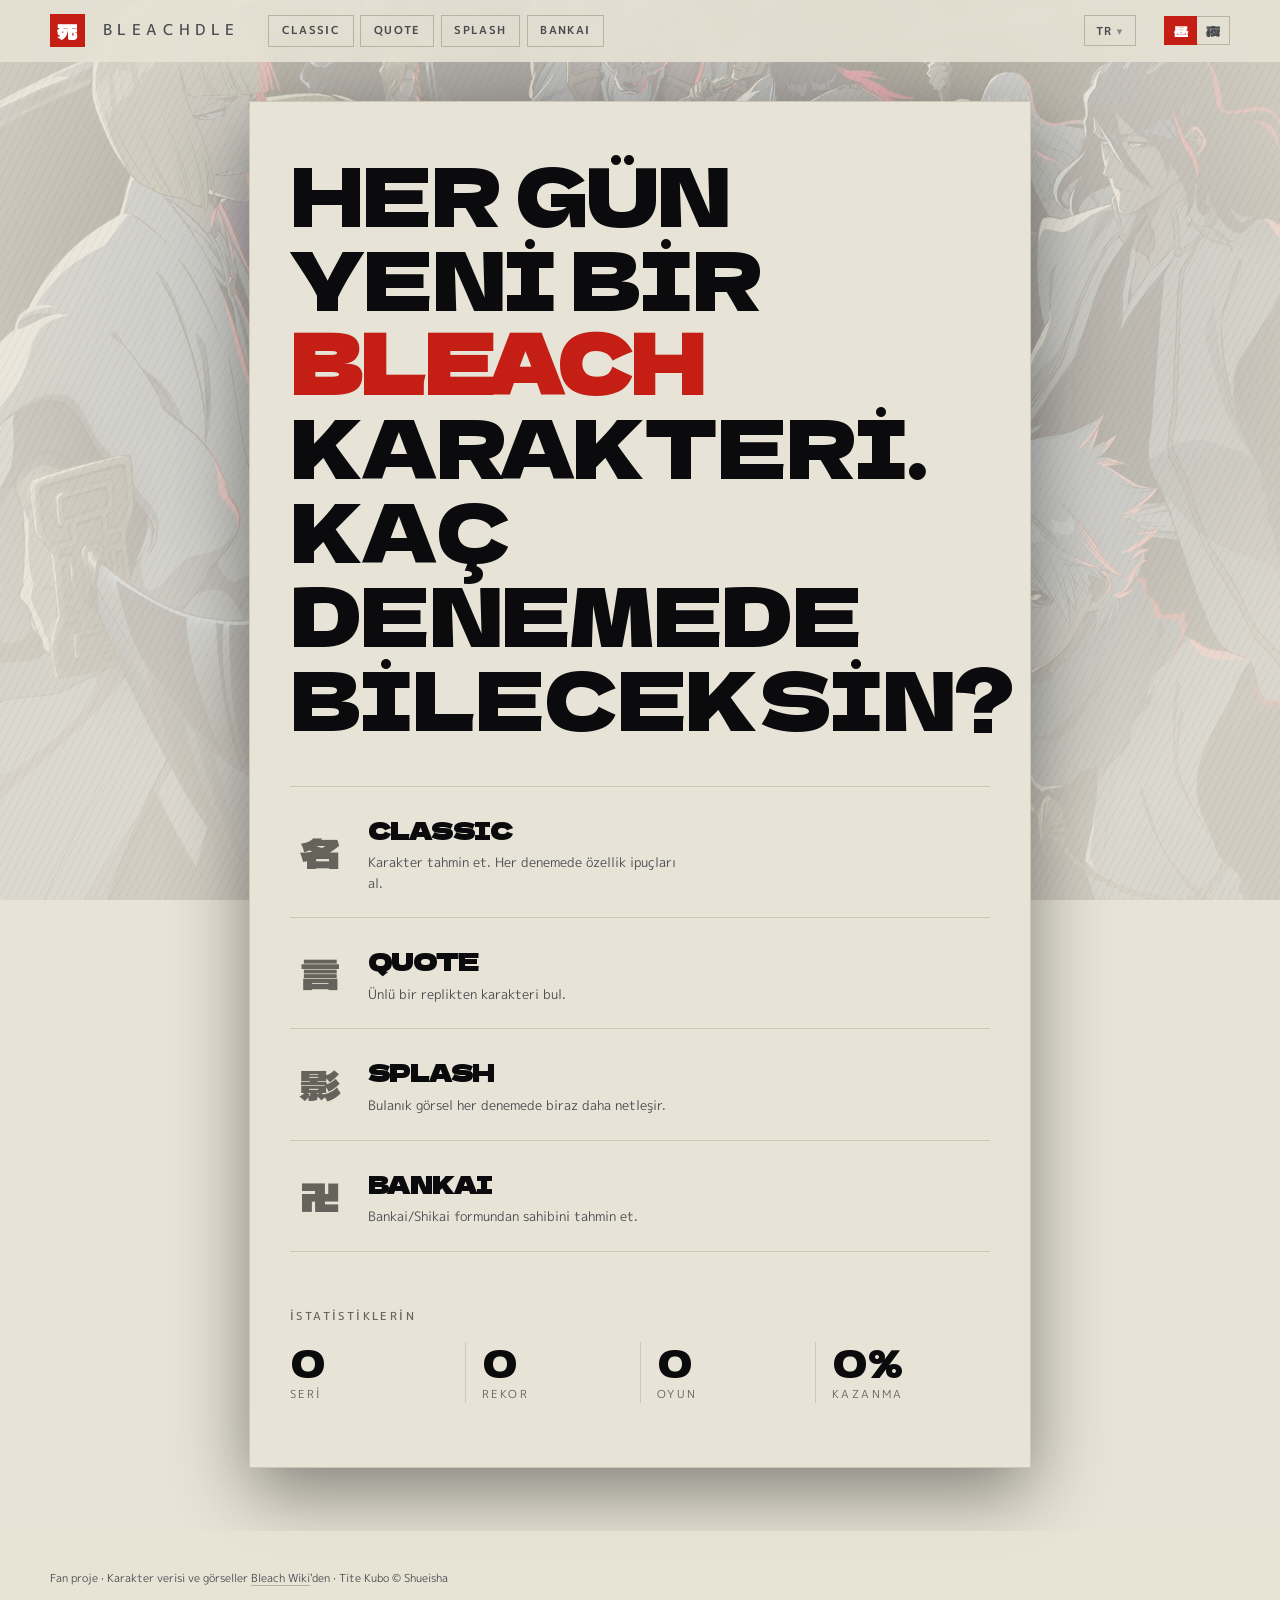
==== commit 3ee90072: "Tema düğmesini iki durumlu segmente çevir Tek düğmeydi ve geçilecek temanın kanjisini gösteriyordu (" ====
--- a/index.html
+++ b/index.html
@@ -54,7 +54,10 @@
       <li><button role="option" data-lang="en" data-i18n="lang.en">English</button></li>
     </ul>
   </div>
-  <button id="theme-toggle" class="theme-toggle" data-i18n-aria="theme.aria">🌓</button>
+  <div class="theme-toggle" role="group" data-i18n-aria="theme.aria">
+    <button data-set-theme="light" data-i18n-aria="theme.light">昼</button>
+    <button data-set-theme="dark" data-i18n-aria="theme.dark">夜</button>
+  </div>
 </header>
 
 <main class="hub">
--- a/css/theme.css
+++ b/css/theme.css
@@ -5,7 +5,12 @@
 /* Fontlar kendi barındırmamızda. Google Fonts'tan çekilirken her ziyaretçinin
    IP'si Google'a gidiyordu; ayrıca @import zinciri font indirmesini bu CSS
    inene kadar geciktiriyordu. scripts/build_fonts.py üretiyor — sitede geçen
-   11 kanji ve Latin Ext-A ile sınırlı alt küme, dördü toplam 49 KB. */
+   11 kanji ve Latin Ext-A ile sınırlı alt küme, dördü toplam 96 KB.
+
+   Gövde fontu M PLUS 1p: önceki Zen Kaku Gothic New'de Ğ ğ İ Ş ş ve makronlar
+   (Ō ō ū ē) hiç yoktu, kelime ortasında system-ui'ye düşüyorlardı. M PLUS 1p
+   aynı geometrik ekran-gotik ailesinden ve hepsini taşıyor; yapım betiği
+   üretilen her yüzü bu harfler için denetliyor. */
 @font-face {
   font-family: 'Dela Gothic One';
   src: url('../fonts/dela.woff2') format('woff2');
@@ -13,20 +18,20 @@
   font-display: swap;
 }
 @font-face {
-  font-family: 'Zen Kaku Gothic New';
-  src: url('../fonts/zen-400.woff2') format('woff2');
+  font-family: 'M PLUS 1p';
+  src: url('../fonts/mplus-400.woff2') format('woff2');
   font-weight: 400;
   font-display: swap;
 }
 @font-face {
-  font-family: 'Zen Kaku Gothic New';
-  src: url('../fonts/zen-500.woff2') format('woff2');
+  font-family: 'M PLUS 1p';
+  src: url('../fonts/mplus-500.woff2') format('woff2');
   font-weight: 500;
   font-display: swap;
 }
 @font-face {
-  font-family: 'Zen Kaku Gothic New';
-  src: url('../fonts/zen-700.woff2') format('woff2');
+  font-family: 'M PLUS 1p';
+  src: url('../fonts/mplus-700.woff2') format('woff2');
   font-weight: 700;
   font-display: swap;
 }
@@ -99,7 +104,7 @@
 
 :root {
   --font-display: 'Dela Gothic One', 'Arial Black', sans-serif;
-  --font-body: 'Zen Kaku Gothic New', system-ui, sans-serif;
+  --font-body: 'M PLUS 1p', system-ui, sans-serif;
 
   /* Sert sıçrama: dev başlık, küçük etiket, arada hiçbir şey yok */
   --t-hero: clamp(2.6rem, 8.5vw, 5rem);
@@ -109,7 +114,11 @@
   --t-label: 0.68rem;
 
   --tr-label: 0.22em;
-  --measure: 60ch;
+  /* ch = '0' karakterinin genişliği, ve M PLUS 1p'de '0' gövde harflerine
+     göre Zen Kaku'dakinden epey geniş (0.620em'e karşı 0.504em). Aynı ch
+     değeri bırakılsaydı satır 57 değil 65 karakter olurdu; ölçü satır başına
+     düşen karakter sayısı sabit kalacak şekilde yeniden hesaplandı. */
+  --measure: 52ch;
 
   /* Eğik kesim — panellerin ve hücrelerin köşesini kırpan darbe açısı */
   --slash: 10px;
--- a/css/game.css
+++ b/css/game.css
@@ -130,21 +130,31 @@
   background: var(--seal);
 }
 
-.theme-toggle {
-  font-family: var(--font-display);
-  font-size: 0;
-  color: var(--ink-2);
+/* Tema seçici: tek düğme değil, iki durumlu segment — 昼 gündüz, 夜 gece.
+   Eskiden tek düğmeydi ve geçilecek temanın kanjisini gösteriyordu (aydınlıkta
+   月, karanlıkta 日). Durumu gösteriyordu ama tek başına duran bir kanjiden
+   bunun tema denetimi olduğu anlaşılmıyordu — üstelik "hedefi mi gösteriyor,
+   mevcut durumu mu" ikircikliydi. İki hücre yan yana durunca bunun bir seçim
+   olduğu kendiliğinden belli oluyor, etkin olanı mühür dolgusu söylüyor:
+   .mode-nav'ın aria-current dolgusunun aynısı, yeni bir dil icat edilmiyor.
+   Kanji olduğu için çeviri de gerektirmiyor. */
+.theme-toggle { display: inline-flex; }
+.theme-toggle button {
+  font-family: var(--font-display);
+  font-size: 0.9rem;
+  line-height: 1;
   padding: 0.4rem 0.55rem;
+  color: var(--ink-2);          /* .mode-nav'ın pasif rengiyle aynı */
   border: 1px solid var(--rule);
-  transition: color 0.2s, border-color 0.2s;
-}
-.theme-toggle::after {
-  content: '月';
-  font-size: 1rem;
-  line-height: 1;
-}
-[data-theme="dark"] .theme-toggle::after { content: '日'; }
-.theme-toggle:hover { color: var(--seal); border-color: var(--seal); }
+  transition: color 0.16s, border-color 0.16s, background 0.16s;
+}
+.theme-toggle button + button { border-left: none; }
+.theme-toggle button:hover { color: var(--ink); border-color: var(--ink-3); }
+.theme-toggle button[aria-pressed="true"] {
+  color: var(--on-seal);
+  background: var(--seal);
+  border-color: var(--seal);
+}
 
 
 
@@ -229,7 +239,7 @@
   grid-column: 2;
   font-size: var(--t-small);
   color: var(--ink-2);
-  max-width: 46ch;
+  max-width: 40ch; /* bkz. --measure: ch, font değişiminde yeniden ölçüldü */
 }
 
 /* İstatistikler: panel değil, kağıda yazılmış dört sayı */
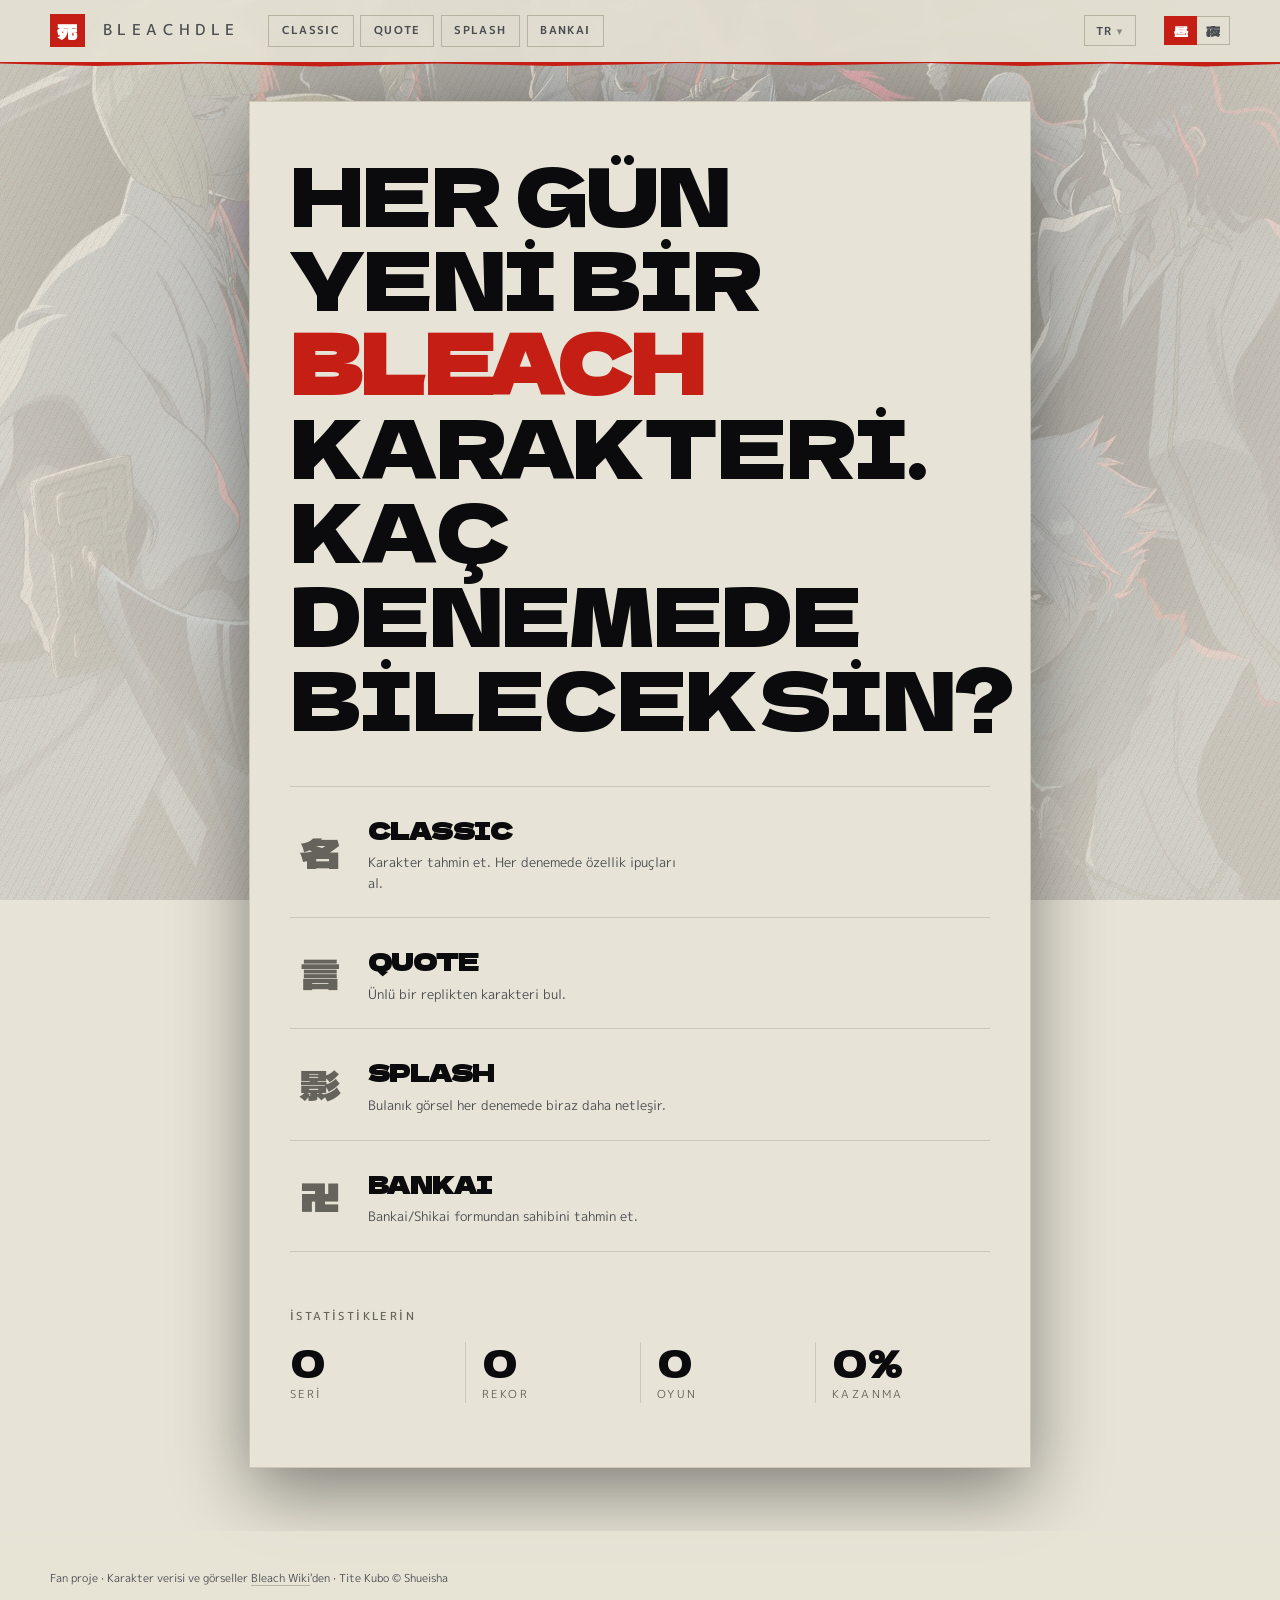
==== commit 1c275c8e: "Tema geçişi: 虚 Hollow maddesi; CSP'de data: görsellere izin Tema düğmesinden kızıl haleli siyah bir " ====
--- a/index.html
+++ b/index.html
@@ -6,8 +6,11 @@
 <!-- Satır içi script ve stil yok: hepsi ayrı dosyada, o yüzden 'unsafe-inline'
      gerekmiyor. Dış kaynak da yok (fontlar kendi barındırmamızda), o yüzden
      her şey 'self'. Kazınan veri innerHTML'e giriyor — bu, js/i18n.js'teki
-     esc() kaçışının arkasındaki ikinci savunma hattı. -->
-<meta http-equiv="Content-Security-Policy" content="default-src 'none'; script-src 'self'; style-src 'self'; img-src 'self'; font-src 'self'; connect-src 'self'; manifest-src 'self'; base-uri 'none'; form-action 'none'">
+     esc() kaçışının arkasındaki ikinci savunma hattı.
+     img-src'te data: var: kağıt dokusu, tarama, yırtık kenar ve tema geçişinin
+     Hollow lekesi CSS içinde data: SVG. data: olmadan hepsi sessizce
+     engelleniyordu (Ağustos-Ekim 2026 arası sitede görünmediler). -->
+<meta http-equiv="Content-Security-Policy" content="default-src 'none'; script-src 'self'; style-src 'self'; img-src 'self' data:; font-src 'self'; connect-src 'self'; manifest-src 'self'; base-uri 'none'; form-action 'none'">
 <meta name="referrer" content="strict-origin-when-cross-origin">
 <title data-i18n="title.index">Bleachdle — Bleach karakter tahmin oyunu</title>
 <link rel="icon" href="favicon.svg" type="image/svg+xml">
@@ -55,8 +58,10 @@
     </ul>
   </div>
   <div class="theme-toggle" role="group" data-i18n-aria="theme.aria">
-    <button data-set-theme="light" data-i18n-aria="theme.light">昼</button>
-    <button data-set-theme="dark" data-i18n-aria="theme.dark">夜</button>
+    <button data-set-theme="light" data-i18n-aria="theme.light"
+            data-flavor="Soul Society" lang="en">昼</button>
+    <button data-set-theme="dark" data-i18n-aria="theme.dark"
+            data-flavor="Hueco Mundo" lang="en">夜</button>
   </div>
 </header>
 
--- a/css/theme.css
+++ b/css/theme.css
@@ -205,6 +205,27 @@
 ::-webkit-scrollbar-thumb { background: var(--rule); }
 ::-webkit-scrollbar-thumb:hover { background: var(--seal); }
 
+/* Tema geçişi — 虚 Hollow maddesi (js/theme.js sürüyor).
+   View Transitions eski ve yeni sayfanın birer görüntüsünü alıyor; ikisi
+   ::view-transition-image-pair(root) içinde üst üste duruyor. Eskiye büyüyen
+   bir delik açılıyor, yeni o deliğin biraz gerisinden açılıyor; aradaki
+   halkada ikisi de saydam, oradan çiftin kendi arka planı görünüyor: kızıl
+   haleli siyah madde. Lekenin şekli, boyutu ve konumu kare kare JS'ten
+   (Web Animations) geliyor; burada yalnız sabit kısımlar var. */
+::view-transition-old(root),
+::view-transition-new(root) {
+  animation: none;
+  mix-blend-mode: normal;
+}
+::view-transition-image-pair(root) { background-repeat: no-repeat; }
+::view-transition-new(root) { mask-repeat: no-repeat; }
+/* Eski görüntü: tam kaplayan katman eksi delik. Safari'nin önekli adı xor. */
+::view-transition-old(root) {
+  mask-repeat: no-repeat;
+  -webkit-mask-composite: xor;
+  mask-composite: exclude;
+}
+
 @media (prefers-reduced-motion: reduce) {
   *, *::before, *::after {
     animation-duration: 0.001ms !important;
--- a/css/game.css
+++ b/css/game.css
@@ -138,7 +138,7 @@
    olduğu kendiliğinden belli oluyor, etkin olanı mühür dolgusu söylüyor:
    .mode-nav'ın aria-current dolgusunun aynısı, yeni bir dil icat edilmiyor.
    Kanji olduğu için çeviri de gerektirmiyor. */
-.theme-toggle { display: inline-flex; }
+.theme-toggle { display: inline-flex; position: relative; }
 .theme-toggle button {
   font-family: var(--font-display);
   font-size: 0.9rem;
@@ -154,6 +154,47 @@
   color: var(--on-seal);
   background: var(--seal);
   border-color: var(--seal);
+}
+
+/* Üstüne gelince hücrenin götürdüğü yerin adı: 昼 Soul Society, 夜 Hueco Mundo.
+   Yer adları çevrilmiyor (VALUES'taki özel ad kararıyla aynı), o yüzden metin
+   doğrudan data-flavor'dan okunuyor, i18n'e girmiyor.
+
+   Native title= yerine kendi ipucumuz: title ~1 sn gecikiyor, biçimlendirilemiyor
+   ve sistem kutusu bu tasarımın içinde yabancı duruyor. Konum iki hücre için de
+   grubun sağ kenarına sabit — üst barın en sağındayız, hücreye ortalanan bir kutu
+   dar ekranda sayfadan taşardı.
+
+   Düğmelerde lang="en" var: text-transform: uppercase dile duyarlı ve sayfa
+   lang="tr" iken "Society"deki i, İ'ye dönüp "SOUL SOCİETY" oluyordu — mod
+   adlarında daha önce yaşanan tuzağın aynısı. Metin zaten İngilizce özel ad. */
+.theme-toggle button::after {
+  content: attr(data-flavor);
+  position: absolute;
+  top: calc(100% + 6px);
+  right: 0;
+  z-index: 60;
+  padding: 0.3rem 0.5rem;
+  font-family: var(--font-body);
+  font-size: var(--t-label);
+  font-weight: 700;
+  letter-spacing: 0.1em;
+  line-height: 1;
+  white-space: nowrap;
+  text-transform: uppercase;
+  color: var(--ink-2);
+  background: var(--paper-2);
+  border: 1px solid var(--rule);
+  opacity: 0;
+  pointer-events: none;
+  transition: opacity 0.14s;
+}
+.theme-toggle button:hover::after,
+.theme-toggle button:focus-visible::after { opacity: 1; }
+
+/* Dokunmatikte hover yok, kutu kalıcı görünür hale gelmesin. */
+@media (hover: none) {
+  .theme-toggle button::after { content: none; }
 }
 
 
@@ -269,7 +310,11 @@
   font-family: var(--font-display);
   font-size: 2.4rem;
   line-height: 1;
-  font-variant-numeric: tabular-nums;
+  /* Burada tabular-nums vardı ama hiç çalışmadı: Dela'da `tnum` özelliği yok
+     ve rakamları eşit genişlikte değil ('1' 0.588em, '4' 0.924em). Yani seri
+     9'dan 10'a geçtiğinde sayının kutusu hâlâ zıplıyor. Çalışır hale getirmek
+     fontu değiştirmeyi gerektirir — bu sayıların Dela'da olması bilinçli bir
+     tercih olduğu için dokunulmadı, karar beklemede. */
 }
 .stat-label {
   font-size: var(--t-label);
@@ -434,7 +479,6 @@
   color: var(--ink-2);
   height: 76px;
   vertical-align: middle;
-  font-variant-numeric: tabular-nums;
   background: var(--paper-2);
   clip-path: polygon(var(--slash) 0, 100% 0, 100% calc(100% - var(--slash)), calc(100% - var(--slash)) 100%, 0 100%, 0 var(--slash));
   animation: strike 0.26s cubic-bezier(0.16, 1.1, 0.3, 1) both;
@@ -506,6 +550,79 @@
   margin-left: 0.25rem;
   font-size: 1rem;
   font-weight: 700;
+}
+
+/* ---------- Denenen karakterler (Quote / Splash / Bankai) ----------
+   Bu modlarda özellik tablosu yok, önceden denenenler sadece virgülle ayrılmış
+   bir ad dizisiydi. Artık görselli kart: tablonun imza dilini küçük ölçekte
+   tekrar ediyor — eğik kesim, doğru yeşil / yanlış kırmızı, köşede ○ / × (renk
+   tek başına anlam taşımasın) ve soldan giren strike animasyonu. En yeni üstte,
+   classic'teki tahmin tablosuyla aynı sıra. */
+.guess-list {
+  display: flex;
+  flex-wrap: wrap;
+  gap: 6px;
+  margin: 0.9rem 0 0;
+  padding: 0;
+  list-style: none;
+}
+.guess-item {
+  position: relative;
+  display: flex;
+  align-items: center;
+  gap: 0.6rem;
+  padding: 5px 0.85rem 5px 5px;
+  font-size: var(--t-small);
+  font-weight: 700;
+  line-height: 1.2;
+  clip-path: polygon(var(--slash) 0, 100% 0, 100% calc(100% - var(--slash)), calc(100% - var(--slash)) 100%, 0 100%, 0 var(--slash));
+  animation: strike 0.26s cubic-bezier(0.16, 1.1, 0.3, 1) both;
+  animation-delay: calc(var(--col, 0) * 45ms);
+}
+.guess-item.correct { background: var(--correct); color: var(--correct-ink); }
+.guess-item.wrong   { background: var(--wrong);   color: var(--wrong-ink); }
+.guess-item::after {
+  position: absolute;
+  top: 3px;
+  right: 5px;
+  font-size: 0.62rem;
+  line-height: 1;
+  opacity: 0.75;
+}
+.guess-item.correct::after { content: '○'; }
+.guess-item.wrong::after   { content: '×'; }
+.guess-item .char-avatar {
+  width: 44px; height: 44px;
+  object-fit: cover;
+  display: block;
+  border: 2px solid var(--ink);
+}
+
+/* Cevabın görseli — sonuç panelinde, kazansan da kaybetsen de. */
+.answer-reveal {
+  display: flex;
+  align-items: flex-start;
+  gap: 1rem;
+  margin: 0 0 0.2rem;
+}
+.answer-reveal .char-avatar {
+  flex: none;
+  width: 84px; height: 84px;
+  object-fit: cover;
+  display: block;
+  border: 2px solid var(--ink);
+}
+.answer-reveal > div { min-width: 0; }
+
+/* Görseli olmayan karakter: aynı kutu, soru işareti. */
+.guess-item .char-avatar.img-missing,
+.answer-reveal .char-avatar.img-missing {
+  display: flex;
+  align-items: center;
+  justify-content: center;
+  background: var(--paper-2);
+  color: var(--ink-3);
+  font-size: 1.2rem;
 }
 
 /* ---------- Sonuç ---------- */
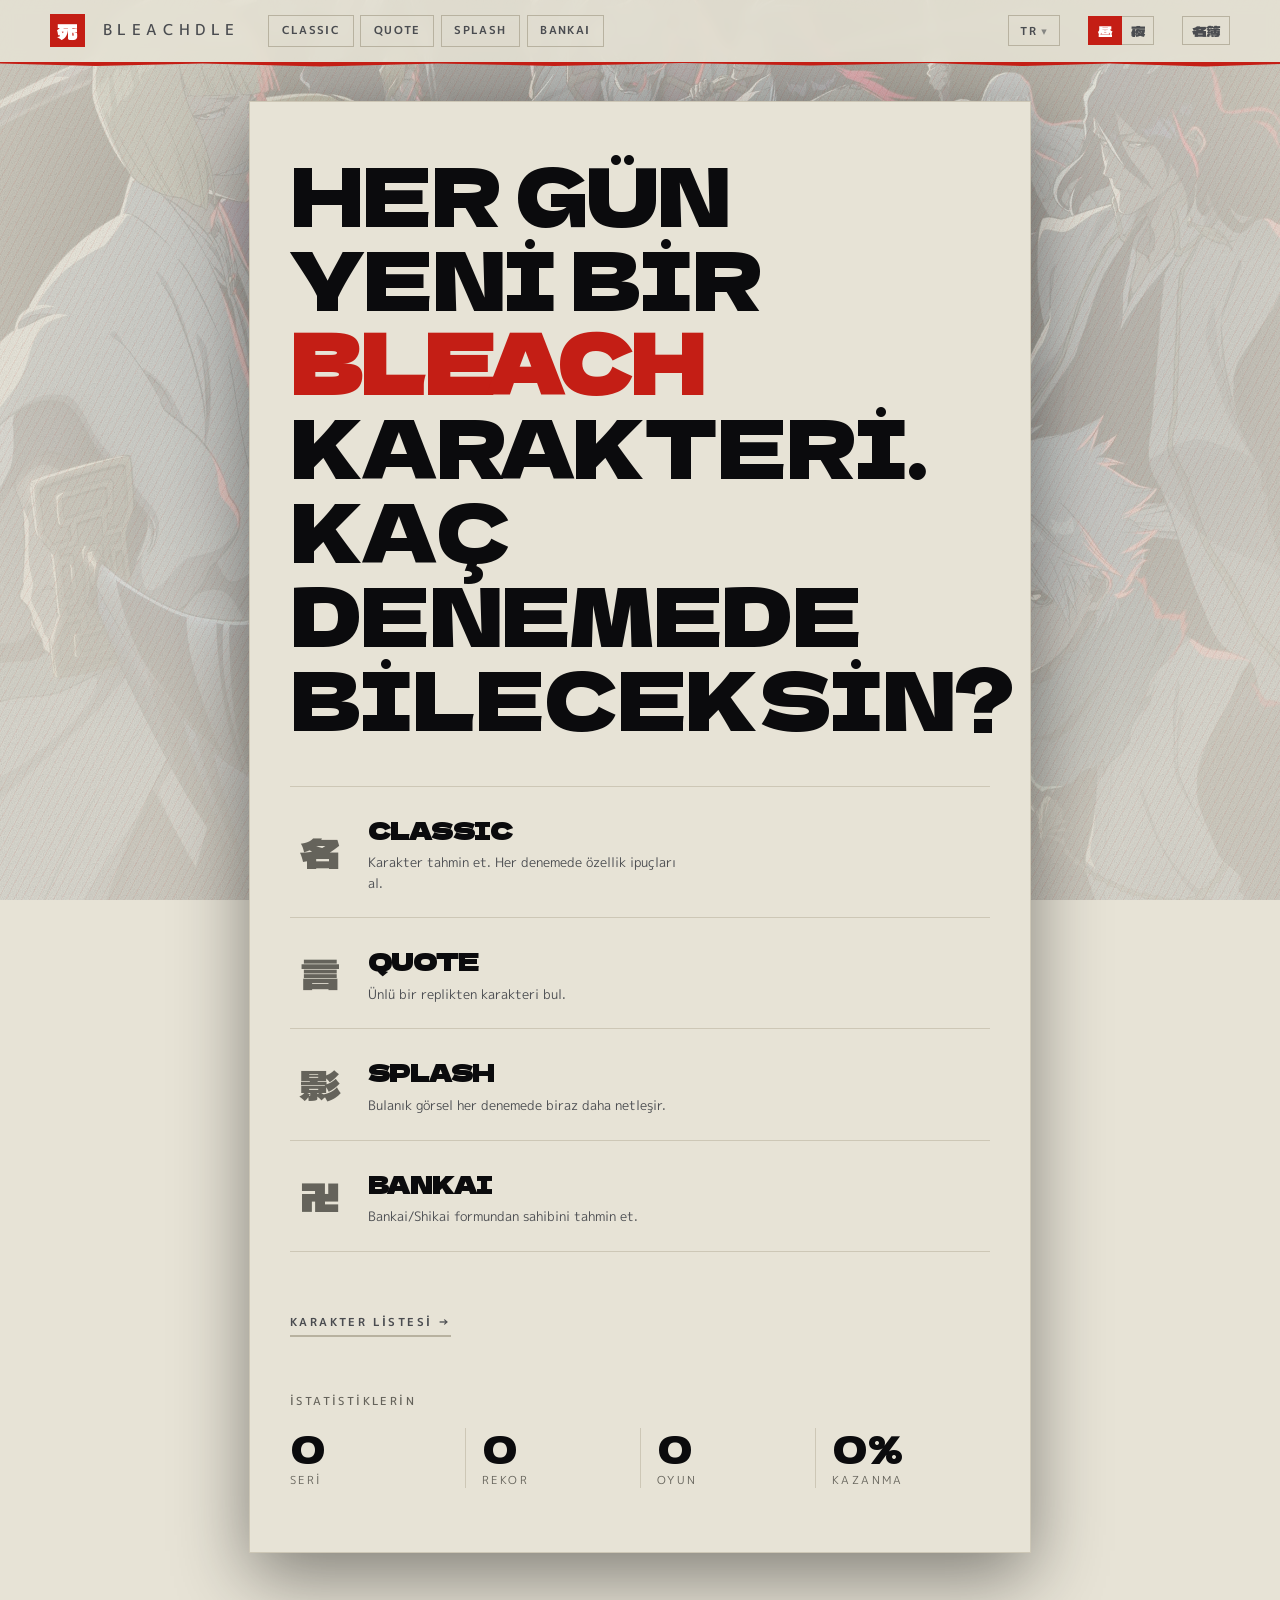
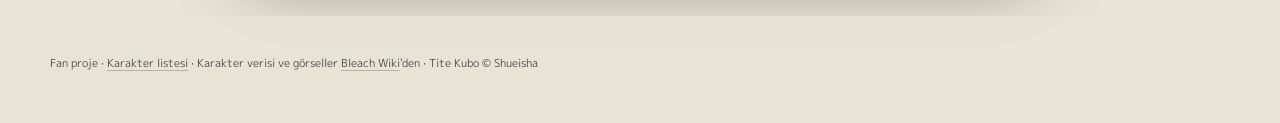
==== commit 8414d7bb: "Karakter listesi sayfası ve üst barda 名簿 kısayolu characters.html: Classic'teki 125 karakter ve oyun" ====
--- a/index.html
+++ b/index.html
@@ -63,6 +63,8 @@
     <button data-set-theme="dark" data-i18n-aria="theme.dark"
             data-flavor="Hueco Mundo" lang="en">夜</button>
   </div>
+  <a class="list-link" href="characters.html" data-i18n-aria="list.link"
+     data-flavor="Solver" lang="ja">名簿</a>
 </header>
 
 <main class="hub">
@@ -90,6 +92,7 @@
       <p data-i18n="card.bankai"></p>
     </a>
   </div>
+  <a class="hub-link" href="characters.html"><span data-i18n="list.link">Karakter listesi</span> →</a>
 
   <section class="stats-panel">
     <h3 data-i18n="stats.title"></h3>
--- a/css/theme.css
+++ b/css/theme.css
@@ -209,21 +209,53 @@
    View Transitions eski ve yeni sayfanın birer görüntüsünü alıyor; ikisi
    ::view-transition-image-pair(root) içinde üst üste duruyor. Eskiye büyüyen
    bir delik açılıyor, yeni o deliğin biraz gerisinden açılıyor; aradaki
-   halkada ikisi de saydam, oradan çiftin kendi arka planı görünüyor: kızıl
-   haleli siyah madde. Lekenin şekli, boyutu ve konumu kare kare JS'ten
-   (Web Animations) geliyor; burada yalnız sabit kısımlar var. */
+   halkada ikisi de saydam, oradan çiftin kendi arka planı görünüyor: siyah
+   madde, içinde koyu kızıl damarlar. Kızıl hale ayrı bir katman (.hv-rim,
+   yalnız geçiş sürerken var): lekenin kenarında bir halka, grubunda 4px
+   bulanıklık — filtre grupta, çünkü kırpılan öğenin kendisine verilse kırpma
+   kenarı keskin kalırdı. 7px'te prototipe daha yakındı ama 4px'le görünüş
+   neredeyse aynı, maliyet daha az (Ozgur test sayfasında seçti).
+
+   Leke maske görseli değil clip-path: path(). Görselle yapılınca her kare
+   ayrı bir resim olarak eşzamansız yükleniyordu; zamanında hazır olmayan
+   karede maske "yok" sayılıp ekran ara ara yanıp sönüyordu. path() eşzamanlı
+   çiziliyor ve kareler aynı yapıda olduğu için aralarında yumuşak geçiyor.
+   Kareler JS'ten (Web Animations) geliyor; burada yalnız sabit kısımlar var. */
 ::view-transition-old(root),
-::view-transition-new(root) {
+::view-transition-new(root),
+::view-transition-group(hv-rim),
+::view-transition-new(hv-rim) {
   animation: none;
   mix-blend-mode: normal;
 }
-::view-transition-image-pair(root) { background-repeat: no-repeat; }
-::view-transition-new(root) { mask-repeat: no-repeat; }
-/* Eski görüntü: tam kaplayan katman eksi delik. Safari'nin önekli adı xor. */
-::view-transition-old(root) {
-  mask-repeat: no-repeat;
-  -webkit-mask-composite: xor;
-  mask-composite: exclude;
+/* Madde dokusu: Yhwach'ın gözleri (Ozgur'un önerisi; referans: TYBW'deki
+   uçuk pembe, düzensiz, çizik dış çizgili gözler; küçük koyu kızıl gözbebeği
+   her gözde başka yerde). Hepsi bozulmuş ve hafif bulanık, büyüklerin bir
+   kısmı damlalarla aşağı eriyor. 480 px'lik kare, kenarları birbirine uyacak
+   şekilde üretildi: kenara taşan göz karşı kenarda da çiziliyor, bulut
+   dokusunda stitchTiles var ve filtre bölgesi tam kare. Önceki damar
+   dokusunda bunlar yoktu, her 520 px'de bir dikiş görünüyordu. Doku
+   statik: kare kare değişmediği için yanıp sönmeye yol açmıyor.
+   Üreteç: node scripts/make_eye_texture.js (tohum 11, 480 px). */
+::view-transition-image-pair(root) {
+  background:
+    url("data:image/svg+xml,%3Csvg%20xmlns%3D%22http%3A%2F%2Fwww.w3.org%2F2000%2Fsvg%22%20width%3D%22480%22%20height%3D%22480%22%3E%3Cdefs%3E%3Cfilter%20id%3D%22glow%22%20x%3D%22-50%25%22%20y%3D%22-50%25%22%20width%3D%22200%25%22%20height%3D%22200%25%22%3E%3CfeGaussianBlur%20stdDeviation%3D%225%22%2F%3E%3C%2Ffilter%3E%3Cfilter%20id%3D%22w%22%20filterUnits%3D%22userSpaceOnUse%22%20x%3D%220%22%20y%3D%220%22%20width%3D%22480%22%20height%3D%22480%22%3E%3CfeTurbulence%20type%3D%22fractalNoise%22%20baseFrequency%3D%220.018%22%20numOctaves%3D%223%22%20seed%3D%223%22%20stitchTiles%3D%22stitch%22%2F%3E%3CfeColorMatrix%20values%3D%220%200%200%200%200.33%20%200%200%200%200%200.02%20%200%200%200%200%200.08%20%200%200%200%201.6%20-0.75%22%2F%3E%3C%2Ffilter%3E%3Cfilter%20id%3D%22warp%22%20filterUnits%3D%22userSpaceOnUse%22%20x%3D%22-60%22%20y%3D%22-60%22%20width%3D%22600%22%20height%3D%22600%22%3E%3CfeTurbulence%20x%3D%220%22%20y%3D%220%22%20width%3D%22480%22%20height%3D%22480%22%20type%3D%22fractalNoise%22%20baseFrequency%3D%220.035%22%20numOctaves%3D%222%22%20seed%3D%225%22%20stitchTiles%3D%22stitch%22%2F%3E%3CfeTile%20result%3D%22n%22%2F%3E%3CfeDisplacementMap%20in%3D%22SourceGraphic%22%20in2%3D%22n%22%20scale%3D%229%22%20xChannelSelector%3D%22R%22%20yChannelSelector%3D%22G%22%2F%3E%3CfeGaussianBlur%20stdDeviation%3D%221.1%22%2F%3E%3C%2Ffilter%3E%3Cfilter%20id%3D%22melt%22%20filterUnits%3D%22userSpaceOnUse%22%20x%3D%22-60%22%20y%3D%22-60%22%20width%3D%22600%22%20height%3D%22600%22%3E%3CfeTurbulence%20x%3D%220%22%20y%3D%220%22%20width%3D%22480%22%20height%3D%22480%22%20type%3D%22fractalNoise%22%20baseFrequency%3D%220.025%200.07%22%20numOctaves%3D%222%22%20seed%3D%229%22%20stitchTiles%3D%22stitch%22%2F%3E%3CfeTile%20result%3D%22n%22%2F%3E%3CfeDisplacementMap%20in%3D%22SourceGraphic%22%20in2%3D%22n%22%20scale%3D%2220%22%20xChannelSelector%3D%22R%22%20yChannelSelector%3D%22G%22%2F%3E%3CfeGaussianBlur%20stdDeviation%3D%221.7%22%2F%3E%3C%2Ffilter%3E%3CradialGradient%20id%3D%22sclera%22%20cx%3D%22.42%22%20cy%3D%22.38%22%20r%3D%22.7%22%3E%3Cstop%20offset%3D%220%22%20stop-color%3D%22%23fbd6e2%22%2F%3E%3Cstop%20offset%3D%22.65%22%20stop-color%3D%22%23f1b0c8%22%2F%3E%3Cstop%20offset%3D%221%22%20stop-color%3D%22%23d985a6%22%2F%3E%3C%2FradialGradient%3E%3CradialGradient%20id%3D%22pupil%22%3E%3Cstop%20offset%3D%220%22%20stop-color%3D%22%236a0618%22%2F%3E%3Cstop%20offset%3D%22.7%22%20stop-color%3D%22%23a3122f%22%2F%3E%3Cstop%20offset%3D%221%22%20stop-color%3D%22%23c0294a%22%2F%3E%3C%2FradialGradient%3E%3C%2Fdefs%3E%3Crect%20width%3D%22480%22%20height%3D%22480%22%20filter%3D%22url(%23w)%22%2F%3E%3Cg%20filter%3D%22url(%23warp)%22%3E%3Cg%20transform%3D%22translate(386.6%20369.0)%20rotate(9.8)%22%3E%3Cpath%20d%3D%22M37.7%200.0C39.1%203.4%2039.2%208.2%2036.9%2011.5C34.7%2014.8%2029.2%2017.8%2024.3%2019.7C19.5%2021.5%2013.2%2022.5%208.0%2022.6C2.8%2022.7%20-2.2%2021.0%20-7.1%2020.1C-12.0%2019.3%20-16.8%2018.8%20-21.4%2017.3C-26.0%2015.7%20-32.2%2013.7%20-34.7%2010.8C-37.3%207.9%20-37.1%203.5%20-36.8%20-0.0C-36.4%20-3.5%20-35.0%20-7.0%20-32.8%20-10.2C-30.6%20-13.4%20-27.7%20-16.9%20-23.6%20-19.1C-19.5%20-21.3%20-13.6%20-22.7%20-8.3%20-23.5C-3.0%20-24.2%203.4%20-24.5%208.3%20-23.4C13.2%20-22.3%2017.6%20-19.4%2021.0%20-17.0C24.3%20-14.5%2025.7%20-11.7%2028.5%20-8.9C31.3%20-6.0%2036.3%20-3.4%2037.7%200.0Z%22%20fill%3D%22%23f2b6cc%22%20opacity%3D%22.35%22%20filter%3D%22url(%23glow)%22%2F%3E%3Cpath%20d%3D%22M37.7%200.0C39.1%203.4%2039.2%208.2%2036.9%2011.5C34.7%2014.8%2029.2%2017.8%2024.3%2019.7C19.5%2021.5%2013.2%2022.5%208.0%2022.6C2.8%2022.7%20-2.2%2021.0%20-7.1%2020.1C-12.0%2019.3%20-16.8%2018.8%20-21.4%2017.3C-26.0%2015.7%20-32.2%2013.7%20-34.7%2010.8C-37.3%207.9%20-37.1%203.5%20-36.8%20-0.0C-36.4%20-3.5%20-35.0%20-7.0%20-32.8%20-10.2C-30.6%20-13.4%20-27.7%20-16.9%20-23.6%20-19.1C-19.5%20-21.3%20-13.6%20-22.7%20-8.3%20-23.5C-3.0%20-24.2%203.4%20-24.5%208.3%20-23.4C13.2%20-22.3%2017.6%20-19.4%2021.0%20-17.0C24.3%20-14.5%2025.7%20-11.7%2028.5%20-8.9C31.3%20-6.0%2036.3%20-3.4%2037.7%200.0Z%22%20fill%3D%22url(%23sclera)%22%20stroke%3D%22%231a0408%22%20stroke-width%3D%223.6%22%20stroke-linejoin%3D%22round%22%2F%3E%3Cellipse%20cx%3D%22-14.3%22%20cy%3D%22-3.2%22%20rx%3D%227.1%22%20ry%3D%226.1%22%20fill%3D%22url(%23pupil)%22%2F%3E%3C%2Fg%3E%3Cg%20transform%3D%22translate(309.2%2021.6)%20rotate(10.8)%22%3E%3Cpath%20d%3D%22M11.7%200.0C11.3%201.1%2010.2%202.2%209.2%203.0C8.2%203.8%206.9%204.3%205.7%204.9C4.5%205.4%203.5%205.9%202.1%206.4C0.8%206.9%20-1.0%207.8%20-2.6%207.8C-4.2%207.8%20-6.3%207.2%20-7.6%206.5C-8.9%205.8%20-9.8%204.5%20-10.4%203.4C-11.0%202.3%20-11.4%201.1%20-11.2%20-0.0C-11.1%20-1.1%20-10.2%20-2.2%20-9.4%20-3.1C-8.6%20-4.0%20-7.5%20-4.8%20-6.3%20-5.4C-5.1%20-6.0%20-3.7%20-6.5%20-2.3%20-6.7C-0.8%20-7.0%200.7%20-6.8%202.3%20-6.7C3.8%20-6.7%205.7%20-6.7%207.3%20-6.2C8.8%20-5.7%2010.8%20-4.8%2011.5%20-3.8C12.3%20-2.8%2012.1%20-1.1%2011.7%200.0Z%22%20fill%3D%22%23f2b6cc%22%20opacity%3D%22.35%22%20filter%3D%22url(%23glow)%22%2F%3E%3Cpath%20d%3D%22M11.7%200.0C11.3%201.1%2010.2%202.2%209.2%203.0C8.2%203.8%206.9%204.3%205.7%204.9C4.5%205.4%203.5%205.9%202.1%206.4C0.8%206.9%20-1.0%207.8%20-2.6%207.8C-4.2%207.8%20-6.3%207.2%20-7.6%206.5C-8.9%205.8%20-9.8%204.5%20-10.4%203.4C-11.0%202.3%20-11.4%201.1%20-11.2%20-0.0C-11.1%20-1.1%20-10.2%20-2.2%20-9.4%20-3.1C-8.6%20-4.0%20-7.5%20-4.8%20-6.3%20-5.4C-5.1%20-6.0%20-3.7%20-6.5%20-2.3%20-6.7C-0.8%20-7.0%200.7%20-6.8%202.3%20-6.7C3.8%20-6.7%205.7%20-6.7%207.3%20-6.2C8.8%20-5.7%2010.8%20-4.8%2011.5%20-3.8C12.3%20-2.8%2012.1%20-1.1%2011.7%200.0Z%22%20fill%3D%22url(%23sclera)%22%20stroke%3D%22%231a0408%22%20stroke-width%3D%221.1%22%20stroke-linejoin%3D%22round%22%2F%3E%3Cellipse%20cx%3D%22-1.4%22%20cy%3D%222.9%22%20rx%3D%221.6%22%20ry%3D%221.9%22%20fill%3D%22url(%23pupil)%22%2F%3E%3C%2Fg%3E%3Cg%20transform%3D%22translate(181.3%20-30.1)%20rotate(10.4)%22%3E%3Cpath%20d%3D%22M17.3%200.0C17.2%202.0%2016.2%204.0%2015.2%205.9C14.3%207.9%2013.2%209.2%2011.6%2011.7C10.1%2014.3%209.1%2019.0%206.0%2021.1C2.9%2023.2%20-3.0%2024.8%20-6.9%2024.2C-10.7%2023.6%20-15.6%2020.3%20-17.2%2017.4C-18.7%2014.4%20-16.2%209.1%20-16.1%206.2C-16.0%203.3%20-16.3%202.2%20-16.6%20-0.0C-16.8%20-2.2%20-18.2%20-4.8%20-17.5%20-6.8C-16.7%20-8.8%20-14.2%20-10.8%20-12.0%20-12.1C-9.8%20-13.4%20-6.7%20-14.4%20-4.1%20-14.6C-1.5%20-14.7%201.4%20-14.0%203.8%20-13.2C6.1%20-12.5%208.0%20-11.4%2010.1%20-10.2C12.1%20-9.0%2014.8%20-7.9%2016.0%20-6.2C17.2%20-4.5%2017.4%20-2.0%2017.3%200.0Z%22%20fill%3D%22%23f2b6cc%22%20opacity%3D%22.35%22%20filter%3D%22url(%23glow)%22%2F%3E%3Cpath%20d%3D%22M17.3%200.0C17.2%202.0%2016.2%204.0%2015.2%205.9C14.3%207.9%2013.2%209.2%2011.6%2011.7C10.1%2014.3%209.1%2019.0%206.0%2021.1C2.9%2023.2%20-3.0%2024.8%20-6.9%2024.2C-10.7%2023.6%20-15.6%2020.3%20-17.2%2017.4C-18.7%2014.4%20-16.2%209.1%20-16.1%206.2C-16.0%203.3%20-16.3%202.2%20-16.6%20-0.0C-16.8%20-2.2%20-18.2%20-4.8%20-17.5%20-6.8C-16.7%20-8.8%20-14.2%20-10.8%20-12.0%20-12.1C-9.8%20-13.4%20-6.7%20-14.4%20-4.1%20-14.6C-1.5%20-14.7%201.4%20-14.0%203.8%20-13.2C6.1%20-12.5%208.0%20-11.4%2010.1%20-10.2C12.1%20-9.0%2014.8%20-7.9%2016.0%20-6.2C17.2%20-4.5%2017.4%20-2.0%2017.3%200.0Z%22%20fill%3D%22url(%23sclera)%22%20stroke%3D%22%231a0408%22%20stroke-width%3D%221.8%22%20stroke-linejoin%3D%22round%22%2F%3E%3Cellipse%20cx%3D%22-2.9%22%20cy%3D%221.5%22%20rx%3D%222.1%22%20ry%3D%222.4%22%20fill%3D%22url(%23pupil)%22%2F%3E%3C%2Fg%3E%3Cg%20transform%3D%22translate(181.3%20449.9)%20rotate(10.4)%22%3E%3Cpath%20d%3D%22M17.3%200.0C17.2%202.0%2016.2%204.0%2015.2%205.9C14.3%207.9%2013.2%209.2%2011.6%2011.7C10.1%2014.3%209.1%2019.0%206.0%2021.1C2.9%2023.2%20-3.0%2024.8%20-6.9%2024.2C-10.7%2023.6%20-15.6%2020.3%20-17.2%2017.4C-18.7%2014.4%20-16.2%209.1%20-16.1%206.2C-16.0%203.3%20-16.3%202.2%20-16.6%20-0.0C-16.8%20-2.2%20-18.2%20-4.8%20-17.5%20-6.8C-16.7%20-8.8%20-14.2%20-10.8%20-12.0%20-12.1C-9.8%20-13.4%20-6.7%20-14.4%20-4.1%20-14.6C-1.5%20-14.7%201.4%20-14.0%203.8%20-13.2C6.1%20-12.5%208.0%20-11.4%2010.1%20-10.2C12.1%20-9.0%2014.8%20-7.9%2016.0%20-6.2C17.2%20-4.5%2017.4%20-2.0%2017.3%200.0Z%22%20fill%3D%22%23f2b6cc%22%20opacity%3D%22.35%22%20filter%3D%22url(%23glow)%22%2F%3E%3Cpath%20d%3D%22M17.3%200.0C17.2%202.0%2016.2%204.0%2015.2%205.9C14.3%207.9%2013.2%209.2%2011.6%2011.7C10.1%2014.3%209.1%2019.0%206.0%2021.1C2.9%2023.2%20-3.0%2024.8%20-6.9%2024.2C-10.7%2023.6%20-15.6%2020.3%20-17.2%2017.4C-18.7%2014.4%20-16.2%209.1%20-16.1%206.2C-16.0%203.3%20-16.3%202.2%20-16.6%20-0.0C-16.8%20-2.2%20-18.2%20-4.8%20-17.5%20-6.8C-16.7%20-8.8%20-14.2%20-10.8%20-12.0%20-12.1C-9.8%20-13.4%20-6.7%20-14.4%20-4.1%20-14.6C-1.5%20-14.7%201.4%20-14.0%203.8%20-13.2C6.1%20-12.5%208.0%20-11.4%2010.1%20-10.2C12.1%20-9.0%2014.8%20-7.9%2016.0%20-6.2C17.2%20-4.5%2017.4%20-2.0%2017.3%200.0Z%22%20fill%3D%22url(%23sclera)%22%20stroke%3D%22%231a0408%22%20stroke-width%3D%221.8%22%20stroke-linejoin%3D%22round%22%2F%3E%3Cellipse%20cx%3D%22-2.9%22%20cy%3D%221.5%22%20rx%3D%222.1%22%20ry%3D%222.4%22%20fill%3D%22url(%23pupil)%22%2F%3E%3C%2Fg%3E%3Cg%20transform%3D%22translate(344.7%20151.2)%20rotate(4.3)%22%3E%3Cpath%20d%3D%22M14.2%200.0C14.7%201.2%2015.1%202.9%2014.2%204.0C13.3%205.0%2010.6%205.8%208.8%206.3C6.9%206.9%204.7%207.1%202.8%207.2C0.9%207.2%20-0.9%206.9%20-2.6%206.7C-4.4%206.4%20-5.9%206.1%20-7.8%205.6C-9.6%205.2%20-12.6%204.8%20-13.8%203.8C-15.0%202.9%20-15.2%201.2%20-15.0%20-0.0C-14.7%20-1.2%20-13.1%20-2.3%20-12.0%20-3.3C-11.0%20-4.4%20-10.0%20-5.5%20-8.5%20-6.2C-7.0%20-6.8%20-4.8%20-7.2%20-2.9%20-7.4C-1.0%20-7.6%201.1%20-7.7%203.0%20-7.5C4.9%20-7.3%207.0%20-6.8%208.4%20-6.1C9.8%20-5.4%2010.3%20-4.1%2011.2%20-3.1C12.2%20-2.1%2013.7%20-1.2%2014.2%200.0Z%22%20fill%3D%22%23f2b6cc%22%20opacity%3D%22.35%22%20filter%3D%22url(%23glow)%22%2F%3E%3Cpath%20d%3D%22M14.2%200.0C14.7%201.2%2015.1%202.9%2014.2%204.0C13.3%205.0%2010.6%205.8%208.8%206.3C6.9%206.9%204.7%207.1%202.8%207.2C0.9%207.2%20-0.9%206.9%20-2.6%206.7C-4.4%206.4%20-5.9%206.1%20-7.8%205.6C-9.6%205.2%20-12.6%204.8%20-13.8%203.8C-15.0%202.9%20-15.2%201.2%20-15.0%20-0.0C-14.7%20-1.2%20-13.1%20-2.3%20-12.0%20-3.3C-11.0%20-4.4%20-10.0%20-5.5%20-8.5%20-6.2C-7.0%20-6.8%20-4.8%20-7.2%20-2.9%20-7.4C-1.0%20-7.6%201.1%20-7.7%203.0%20-7.5C4.9%20-7.3%207.0%20-6.8%208.4%20-6.1C9.8%20-5.4%2010.3%20-4.1%2011.2%20-3.1C12.2%20-2.1%2013.7%20-1.2%2014.2%200.0Z%22%20fill%3D%22url(%23sclera)%22%20stroke%3D%22%231a0408%22%20stroke-width%3D%221.4%22%20stroke-linejoin%3D%22round%22%2F%3E%3Cellipse%20cx%3D%22-5.7%22%20cy%3D%22-1.5%22%20rx%3D%222.4%22%20ry%3D%221.9%22%20fill%3D%22url(%23pupil)%22%2F%3E%3C%2Fg%3E%3Cg%20transform%3D%22translate(400.7%20-39.1)%20rotate(-36.0)%22%3E%3Cpath%20d%3D%22M30.1%200.0C29.6%203.6%2026.8%206.8%2024.9%2010.1C23.0%2013.5%2021.4%2015.5%2018.9%2020.0C16.4%2024.6%2015.1%2033.9%2010.1%2037.3C5.1%2040.7%20-5.0%2042.3%20-11.0%2040.6C-16.9%2038.9%20-23.0%2032.2%20-25.7%2027.3C-28.4%2022.3%20-26.8%2015.6%20-27.1%2011.0C-27.5%206.5%20-28.1%203.6%20-27.9%20-0.0C-27.7%20-3.6%20-27.4%20-7.1%20-25.9%20-10.6C-24.5%20-14.0%20-22.7%20-18.3%20-19.4%20-20.6C-16.2%20-22.8%20-10.8%20-23.2%20-6.5%20-23.9C-2.1%20-24.6%202.2%20-25.1%206.7%20-24.7C11.1%20-24.3%2016.8%20-23.7%2020.3%20-21.5C23.9%20-19.3%2026.4%20-15.0%2028.0%20-11.4C29.7%20-7.8%2030.6%20-3.6%2030.1%200.0Z%22%20fill%3D%22%23f2b6cc%22%20opacity%3D%22.35%22%20filter%3D%22url(%23glow)%22%2F%3E%3Cpath%20d%3D%22M30.1%200.0C29.6%203.6%2026.8%206.8%2024.9%2010.1C23.0%2013.5%2021.4%2015.5%2018.9%2020.0C16.4%2024.6%2015.1%2033.9%2010.1%2037.3C5.1%2040.7%20-5.0%2042.3%20-11.0%2040.6C-16.9%2038.9%20-23.0%2032.2%20-25.7%2027.3C-28.4%2022.3%20-26.8%2015.6%20-27.1%2011.0C-27.5%206.5%20-28.1%203.6%20-27.9%20-0.0C-27.7%20-3.6%20-27.4%20-7.1%20-25.9%20-10.6C-24.5%20-14.0%20-22.7%20-18.3%20-19.4%20-20.6C-16.2%20-22.8%20-10.8%20-23.2%20-6.5%20-23.9C-2.1%20-24.6%202.2%20-25.1%206.7%20-24.7C11.1%20-24.3%2016.8%20-23.7%2020.3%20-21.5C23.9%20-19.3%2026.4%20-15.0%2028.0%20-11.4C29.7%20-7.8%2030.6%20-3.6%2030.1%200.0Z%22%20fill%3D%22url(%23sclera)%22%20stroke%3D%22%231a0408%22%20stroke-width%3D%223.0%22%20stroke-linejoin%3D%22round%22%2F%3E%3Cellipse%20cx%3D%22-12.2%22%20cy%3D%225.9%22%20rx%3D%224.6%22%20ry%3D%224.3%22%20fill%3D%22url(%23pupil)%22%2F%3E%3C%2Fg%3E%3Cg%20transform%3D%22translate(400.7%20440.9)%20rotate(-36.0)%22%3E%3Cpath%20d%3D%22M30.1%200.0C29.6%203.6%2026.8%206.8%2024.9%2010.1C23.0%2013.5%2021.4%2015.5%2018.9%2020.0C16.4%2024.6%2015.1%2033.9%2010.1%2037.3C5.1%2040.7%20-5.0%2042.3%20-11.0%2040.6C-16.9%2038.9%20-23.0%2032.2%20-25.7%2027.3C-28.4%2022.3%20-26.8%2015.6%20-27.1%2011.0C-27.5%206.5%20-28.1%203.6%20-27.9%20-0.0C-27.7%20-3.6%20-27.4%20-7.1%20-25.9%20-10.6C-24.5%20-14.0%20-22.7%20-18.3%20-19.4%20-20.6C-16.2%20-22.8%20-10.8%20-23.2%20-6.5%20-23.9C-2.1%20-24.6%202.2%20-25.1%206.7%20-24.7C11.1%20-24.3%2016.8%20-23.7%2020.3%20-21.5C23.9%20-19.3%2026.4%20-15.0%2028.0%20-11.4C29.7%20-7.8%2030.6%20-3.6%2030.1%200.0Z%22%20fill%3D%22%23f2b6cc%22%20opacity%3D%22.35%22%20filter%3D%22url(%23glow)%22%2F%3E%3Cpath%20d%3D%22M30.1%200.0C29.6%203.6%2026.8%206.8%2024.9%2010.1C23.0%2013.5%2021.4%2015.5%2018.9%2020.0C16.4%2024.6%2015.1%2033.9%2010.1%2037.3C5.1%2040.7%20-5.0%2042.3%20-11.0%2040.6C-16.9%2038.9%20-23.0%2032.2%20-25.7%2027.3C-28.4%2022.3%20-26.8%2015.6%20-27.1%2011.0C-27.5%206.5%20-28.1%203.6%20-27.9%20-0.0C-27.7%20-3.6%20-27.4%20-7.1%20-25.9%20-10.6C-24.5%20-14.0%20-22.7%20-18.3%20-19.4%20-20.6C-16.2%20-22.8%20-10.8%20-23.2%20-6.5%20-23.9C-2.1%20-24.6%202.2%20-25.1%206.7%20-24.7C11.1%20-24.3%2016.8%20-23.7%2020.3%20-21.5C23.9%20-19.3%2026.4%20-15.0%2028.0%20-11.4C29.7%20-7.8%2030.6%20-3.6%2030.1%200.0Z%22%20fill%3D%22url(%23sclera)%22%20stroke%3D%22%231a0408%22%20stroke-width%3D%223.0%22%20stroke-linejoin%3D%22round%22%2F%3E%3Cellipse%20cx%3D%22-12.2%22%20cy%3D%225.9%22%20rx%3D%224.6%22%20ry%3D%224.3%22%20fill%3D%22url(%23pupil)%22%2F%3E%3C%2Fg%3E%3Cg%20transform%3D%22translate(65.1%20392.1)%20rotate(10.6)%22%3E%3Cpath%20d%3D%22M32.2%200.0C32.8%203.0%2033.7%206.6%2032.0%209.4C30.4%2012.2%2026.2%2014.7%2022.2%2017.0C18.3%2019.2%2014.2%2020.7%208.6%2022.9C3.0%2025.1%20-4.4%2029.7%20-11.3%2030.0C-18.1%2030.4%20-28.0%2028.0%20-32.6%2024.9C-37.3%2021.8%20-39.3%2015.6%20-39.0%2011.4C-38.7%207.3%20-32.9%203.2%20-30.9%20-0.0C-28.9%20-3.2%20-28.4%20-5.0%20-27.0%20-7.9C-25.6%20-10.8%20-25.5%20-14.4%20-22.6%20-17.2C-19.6%20-20.0%20-14.5%20-23.9%20-9.3%20-24.8C-4.1%20-25.8%203.5%20-24.4%208.6%20-23.0C13.8%20-21.6%2018.1%20-18.8%2021.4%20-16.3C24.8%20-13.9%2027.1%20-11.2%2028.9%20-8.5C30.7%20-5.7%2031.7%20-3.0%2032.2%200.0Z%22%20fill%3D%22%23f2b6cc%22%20opacity%3D%22.35%22%20filter%3D%22url(%23glow)%22%2F%3E%3Cpath%20d%3D%22M32.2%200.0C32.8%203.0%2033.7%206.6%2032.0%209.4C30.4%2012.2%2026.2%2014.7%2022.2%2017.0C18.3%2019.2%2014.2%2020.7%208.6%2022.9C3.0%2025.1%20-4.4%2029.7%20-11.3%2030.0C-18.1%2030.4%20-28.0%2028.0%20-32.6%2024.9C-37.3%2021.8%20-39.3%2015.6%20-39.0%2011.4C-38.7%207.3%20-32.9%203.2%20-30.9%20-0.0C-28.9%20-3.2%20-28.4%20-5.0%20-27.0%20-7.9C-25.6%20-10.8%20-25.5%20-14.4%20-22.6%20-17.2C-19.6%20-20.0%20-14.5%20-23.9%20-9.3%20-24.8C-4.1%20-25.8%203.5%20-24.4%208.6%20-23.0C13.8%20-21.6%2018.1%20-18.8%2021.4%20-16.3C24.8%20-13.9%2027.1%20-11.2%2028.9%20-8.5C30.7%20-5.7%2031.7%20-3.0%2032.2%200.0Z%22%20fill%3D%22url(%23sclera)%22%20stroke%3D%22%231a0408%22%20stroke-width%3D%223.5%22%20stroke-linejoin%3D%22round%22%2F%3E%3Cellipse%20cx%3D%2215.0%22%20cy%3D%226.4%22%20rx%3D%226.1%22%20ry%3D%226.9%22%20fill%3D%22url(%23pupil)%22%2F%3E%3C%2Fg%3E%3Cg%20transform%3D%22translate(341.6%20273.8)%20rotate(37.3)%22%3E%3Cpath%20d%3D%22M18.9%200.0C19.0%202.1%2018.6%204.7%2017.3%206.5C16.0%208.4%2013.4%209.8%2011.2%2011.0C9.0%2012.2%206.5%2013.6%204.0%2013.8C1.5%2014.1%20-1.3%2013.2%20-3.6%2012.5C-6.0%2011.9%20-7.7%2010.8%20-10.0%209.9C-12.3%208.9%20-15.8%208.3%20-17.5%206.6C-19.2%205.0%20-20.2%202.2%20-20.1%20-0.0C-20.1%20-2.2%20-18.7%20-4.7%20-17.2%20-6.5C-15.7%20-8.4%20-13.5%20-10.1%20-11.2%20-11.1C-8.9%20-12.0%20-6.0%20-11.7%20-3.5%20-12.0C-1.0%20-12.3%201.2%20-13.0%203.8%20-13.0C6.3%20-12.9%209.7%20-12.8%2011.8%20-11.7C13.9%20-10.5%2015.1%20-8.1%2016.3%20-6.2C17.5%20-4.2%2018.7%20-2.1%2018.9%200.0Z%22%20fill%3D%22%23f2b6cc%22%20opacity%3D%22.35%22%20filter%3D%22url(%23glow)%22%2F%3E%3Cpath%20d%3D%22M18.9%200.0C19.0%202.1%2018.6%204.7%2017.3%206.5C16.0%208.4%2013.4%209.8%2011.2%2011.0C9.0%2012.2%206.5%2013.6%204.0%2013.8C1.5%2014.1%20-1.3%2013.2%20-3.6%2012.5C-6.0%2011.9%20-7.7%2010.8%20-10.0%209.9C-12.3%208.9%20-15.8%208.3%20-17.5%206.6C-19.2%205.0%20-20.2%202.2%20-20.1%20-0.0C-20.1%20-2.2%20-18.7%20-4.7%20-17.2%20-6.5C-15.7%20-8.4%20-13.5%20-10.1%20-11.2%20-11.1C-8.9%20-12.0%20-6.0%20-11.7%20-3.5%20-12.0C-1.0%20-12.3%201.2%20-13.0%203.8%20-13.0C6.3%20-12.9%209.7%20-12.8%2011.8%20-11.7C13.9%20-10.5%2015.1%20-8.1%2016.3%20-6.2C17.5%20-4.2%2018.7%20-2.1%2018.9%200.0Z%22%20fill%3D%22url(%23sclera)%22%20stroke%3D%22%231a0408%22%20stroke-width%3D%221.8%22%20stroke-linejoin%3D%22round%22%2F%3E%3Cellipse%20cx%3D%22-7.8%22%20cy%3D%223.0%22%20rx%3D%222.8%22%20ry%3D%223.4%22%20fill%3D%22url(%23pupil)%22%2F%3E%3C%2Fg%3E%3Cg%20transform%3D%22translate(215.3%2096.1)%20rotate(-35.3)%22%3E%3Cpath%20d%3D%22M23.5%200.0C24.1%201.9%2024.0%204.2%2023.0%206.3C22.0%208.4%2020.2%2011.0%2017.4%2012.4C14.5%2013.8%209.6%2014.5%205.8%2014.6C2.1%2014.6%20-1.6%2013.3%20-5.1%2012.7C-8.5%2012.0%20-12.0%2011.6%20-14.7%2010.5C-17.5%209.4%20-20.1%207.7%20-21.6%205.9C-23.2%204.2%20-23.6%202.0%20-23.8%20-0.0C-24.0%20-2.0%20-24.0%20-4.3%20-22.6%20-6.2C-21.3%20-8.1%20-18.4%20-9.8%20-15.6%20-11.2C-12.8%20-12.6%20-9.5%20-14.0%20-5.8%20-14.6C-2.2%20-15.2%202.6%20-15.6%206.0%20-14.9C9.3%20-14.2%2012.1%20-11.8%2014.3%20-10.2C16.5%20-8.6%2017.8%20-7.0%2019.4%20-5.3C20.9%20-3.6%2022.9%20-1.9%2023.5%200.0Z%22%20fill%3D%22%23f2b6cc%22%20opacity%3D%22.35%22%20filter%3D%22url(%23glow)%22%2F%3E%3Cpath%20d%3D%22M23.5%200.0C24.1%201.9%2024.0%204.2%2023.0%206.3C22.0%208.4%2020.2%2011.0%2017.4%2012.4C14.5%2013.8%209.6%2014.5%205.8%2014.6C2.1%2014.6%20-1.6%2013.3%20-5.1%2012.7C-8.5%2012.0%20-12.0%2011.6%20-14.7%2010.5C-17.5%209.4%20-20.1%207.7%20-21.6%205.9C-23.2%204.2%20-23.6%202.0%20-23.8%20-0.0C-24.0%20-2.0%20-24.0%20-4.3%20-22.6%20-6.2C-21.3%20-8.1%20-18.4%20-9.8%20-15.6%20-11.2C-12.8%20-12.6%20-9.5%20-14.0%20-5.8%20-14.6C-2.2%20-15.2%202.6%20-15.6%206.0%20-14.9C9.3%20-14.2%2012.1%20-11.8%2014.3%20-10.2C16.5%20-8.6%2017.8%20-7.0%2019.4%20-5.3C20.9%20-3.6%2022.9%20-1.9%2023.5%200.0Z%22%20fill%3D%22url(%23sclera)%22%20stroke%3D%22%231a0408%22%20stroke-width%3D%222.5%22%20stroke-linejoin%3D%22round%22%2F%3E%3Cellipse%20cx%3D%22-6.9%22%20cy%3D%224.2%22%20rx%3D%224.7%22%20ry%3D%225.2%22%20fill%3D%22url(%23pupil)%22%2F%3E%3C%2Fg%3E%3Cg%20transform%3D%22translate(321.2%20201.5)%20rotate(-8.8)%22%3E%3Cpath%20d%3D%22M16.5%200.0C17.0%201.9%2016.8%204.5%2015.7%206.2C14.6%207.9%2011.9%209.2%209.8%2010.1C7.7%2010.9%205.3%2011.4%203.2%2011.4C1.1%2011.5%20-0.9%2010.8%20-2.9%2010.4C-4.9%209.9%20-6.6%209.6%20-8.7%208.9C-10.7%208.1%20-13.6%207.4%20-15.0%205.9C-16.3%204.4%20-16.8%201.9%20-16.7%20-0.0C-16.6%20-1.9%20-15.5%20-4.0%20-14.4%20-5.7C-13.2%20-7.3%20-11.5%20-9.0%20-9.7%20-9.9C-7.8%20-10.9%20-5.3%20-11.1%20-3.2%20-11.4C-1.0%20-11.6%201.1%20-11.7%203.2%20-11.4C5.2%20-11.1%207.4%20-10.3%209.1%20-9.3C10.7%20-8.2%2011.8%20-6.7%2013.0%20-5.1C14.3%20-3.6%2016.1%20-1.9%2016.5%200.0Z%22%20fill%3D%22%23f2b6cc%22%20opacity%3D%22.35%22%20filter%3D%22url(%23glow)%22%2F%3E%3Cpath%20d%3D%22M16.5%200.0C17.0%201.9%2016.8%204.5%2015.7%206.2C14.6%207.9%2011.9%209.2%209.8%2010.1C7.7%2010.9%205.3%2011.4%203.2%2011.4C1.1%2011.5%20-0.9%2010.8%20-2.9%2010.4C-4.9%209.9%20-6.6%209.6%20-8.7%208.9C-10.7%208.1%20-13.6%207.4%20-15.0%205.9C-16.3%204.4%20-16.8%201.9%20-16.7%20-0.0C-16.6%20-1.9%20-15.5%20-4.0%20-14.4%20-5.7C-13.2%20-7.3%20-11.5%20-9.0%20-9.7%20-9.9C-7.8%20-10.9%20-5.3%20-11.1%20-3.2%20-11.4C-1.0%20-11.6%201.1%20-11.7%203.2%20-11.4C5.2%20-11.1%207.4%20-10.3%209.1%20-9.3C10.7%20-8.2%2011.8%20-6.7%2013.0%20-5.1C14.3%20-3.6%2016.1%20-1.9%2016.5%200.0Z%22%20fill%3D%22url(%23sclera)%22%20stroke%3D%22%231a0408%22%20stroke-width%3D%221.5%22%20stroke-linejoin%3D%22round%22%2F%3E%3Cellipse%20cx%3D%22-0.0%22%20cy%3D%220.2%22%20rx%3D%221.9%22%20ry%3D%221.9%22%20fill%3D%22url(%23pupil)%22%2F%3E%3C%2Fg%3E%3Cg%20transform%3D%22translate(243.0%20387.4)%20rotate(-35.5)%22%3E%3Cpath%20d%3D%22M16.3%200.0C15.9%201.9%2014.2%203.6%2013.0%205.2C11.9%206.8%2010.7%208.2%209.2%209.6C7.6%2011.0%205.8%2013.0%203.7%2013.5C1.6%2014.1%20-1.3%2013.4%20-3.5%2012.8C-5.7%2012.2%20-7.6%2011.1%20-9.5%2010.0C-11.4%208.8%20-13.8%207.7%20-15.0%206.0C-16.2%204.4%20-16.8%202.0%20-16.9%20-0.0C-16.9%20-2.0%20-16.4%20-4.4%20-15.1%20-6.1C-13.9%20-7.7%20-11.4%20-9.1%20-9.4%20-9.9C-7.4%20-10.6%20-5.1%20-10.2%20-2.9%20-10.7C-0.8%20-11.2%201.1%20-12.5%203.5%20-12.6C5.8%20-12.8%209.1%20-12.7%2011.1%20-11.7C13.2%20-10.6%2014.7%20-8.2%2015.6%20-6.3C16.4%20-4.3%2016.7%20-1.9%2016.3%200.0Z%22%20fill%3D%22%23f2b6cc%22%20opacity%3D%22.35%22%20filter%3D%22url(%23glow)%22%2F%3E%3Cpath%20d%3D%22M16.3%200.0C15.9%201.9%2014.2%203.6%2013.0%205.2C11.9%206.8%2010.7%208.2%209.2%209.6C7.6%2011.0%205.8%2013.0%203.7%2013.5C1.6%2014.1%20-1.3%2013.4%20-3.5%2012.8C-5.7%2012.2%20-7.6%2011.1%20-9.5%2010.0C-11.4%208.8%20-13.8%207.7%20-15.0%206.0C-16.2%204.4%20-16.8%202.0%20-16.9%20-0.0C-16.9%20-2.0%20-16.4%20-4.4%20-15.1%20-6.1C-13.9%20-7.7%20-11.4%20-9.1%20-9.4%20-9.9C-7.4%20-10.6%20-5.1%20-10.2%20-2.9%20-10.7C-0.8%20-11.2%201.1%20-12.5%203.5%20-12.6C5.8%20-12.8%209.1%20-12.7%2011.1%20-11.7C13.2%20-10.6%2014.7%20-8.2%2015.6%20-6.3C16.4%20-4.3%2016.7%20-1.9%2016.3%200.0Z%22%20fill%3D%22url(%23sclera)%22%20stroke%3D%22%231a0408%22%20stroke-width%3D%221.6%22%20stroke-linejoin%3D%22round%22%2F%3E%3Cellipse%20cx%3D%22-6.9%22%20cy%3D%223.8%22%20rx%3D%222.5%22%20ry%3D%223.0%22%20fill%3D%22url(%23pupil)%22%2F%3E%3C%2Fg%3E%3C%2Fg%3E%3Cg%20filter%3D%22url(%23melt)%22%3E%3Cpath%20d%3D%22M250.1%20294.3C250.1%20316.2%20251.0%20330.8%20251.9%20330.8C252.9%20330.8%20253.8%20316.2%20253.8%20294.3Z%22%20fill%3D%22%23c9708f%22%2F%3E%3Cpath%20d%3D%22M253.9%20294.3C253.9%20316.1%20255.1%20330.6%20256.3%20330.6C257.5%20330.6%20258.7%20316.1%20258.7%20294.3Z%22%20fill%3D%22%23c9708f%22%2F%3E%3Cg%20transform%3D%22translate(254.4%20291.9)%20rotate(28.1)%22%3E%3Cpath%20d%3D%22M22.7%200.0C22.6%202.4%2021.5%204.8%2020.3%207.1C19.2%209.5%2018.0%2012.6%2015.5%2014.1C13.0%2015.7%208.6%2016.5%205.2%2016.6C1.9%2016.7%20-1.7%2015.6%20-4.6%2014.7C-7.6%2013.8%20-10.2%2012.8%20-12.5%2011.4C-14.8%2010.0%20-16.4%208.3%20-18.3%206.4C-20.3%204.5%20-23.2%202.4%20-24.1%20-0.0C-25.0%20-2.4%20-25.2%20-6.1%20-23.6%20-8.3C-21.9%20-10.4%20-17.4%20-11.9%20-14.3%20-13.0C-11.2%20-14.2%20-7.9%20-14.8%20-4.7%20-15.1C-1.6%20-15.4%201.7%20-15.4%204.7%20-14.9C7.6%20-14.3%2010.4%20-13.2%2013.1%20-11.9C15.8%20-10.7%2019.1%20-9.2%2020.7%20-7.3C22.3%20-5.3%2022.7%20-2.4%2022.7%200.0Z%22%20fill%3D%22%23f2b6cc%22%20opacity%3D%22.35%22%20filter%3D%22url(%23glow)%22%2F%3E%3Cpath%20d%3D%22M22.7%200.0C22.6%202.4%2021.5%204.8%2020.3%207.1C19.2%209.5%2018.0%2012.6%2015.5%2014.1C13.0%2015.7%208.6%2016.5%205.2%2016.6C1.9%2016.7%20-1.7%2015.6%20-4.6%2014.7C-7.6%2013.8%20-10.2%2012.8%20-12.5%2011.4C-14.8%2010.0%20-16.4%208.3%20-18.3%206.4C-20.3%204.5%20-23.2%202.4%20-24.1%20-0.0C-25.0%20-2.4%20-25.2%20-6.1%20-23.6%20-8.3C-21.9%20-10.4%20-17.4%20-11.9%20-14.3%20-13.0C-11.2%20-14.2%20-7.9%20-14.8%20-4.7%20-15.1C-1.6%20-15.4%201.7%20-15.4%204.7%20-14.9C7.6%20-14.3%2010.4%20-13.2%2013.1%20-11.9C15.8%20-10.7%2019.1%20-9.2%2020.7%20-7.3C22.3%20-5.3%2022.7%20-2.4%2022.7%200.0Z%22%20fill%3D%22url(%23sclera)%22%20stroke%3D%22%231a0408%22%20stroke-width%3D%222.2%22%20stroke-linejoin%3D%22round%22%2F%3E%3Cellipse%20cx%3D%22-4.9%22%20cy%3D%22-6.5%22%20rx%3D%222.8%22%20ry%3D%222.5%22%20fill%3D%22url(%23pupil)%22%2F%3E%3C%2Fg%3E%3Cpath%20d%3D%22M275.7%20236.0C275.7%20254.8%20277.3%20267.4%20278.9%20267.4C280.5%20267.4%20282.1%20254.8%20282.1%20236.0Z%22%20fill%3D%22%23c9708f%22%2F%3E%3Cg%20transform%3D%22translate(275.1%20233.8)%20rotate(12.1)%22%3E%3Cpath%20d%3D%22M26.7%200.0C27.5%202.2%2027.9%205.2%2026.4%207.3C24.8%209.5%2021.0%2011.6%2017.6%2012.7C14.1%2013.8%209.4%2013.7%205.5%2014.0C1.7%2014.2%20-2.0%2014.6%20-5.6%2014.2C-9.2%2013.8%20-13.2%2012.9%20-15.9%2011.5C-18.6%2010.2%20-20.3%208.0%20-21.8%206.1C-23.3%204.2%20-24.7%202.1%20-25.1%20-0.0C-25.4%20-2.1%20-25.0%20-4.5%20-23.8%20-6.6C-22.6%20-8.8%20-20.7%20-11.3%20-17.8%20-12.9C-14.9%20-14.6%20-10.4%20-16.4%20-6.5%20-16.6C-2.7%20-16.7%202.2%20-15.1%205.5%20-13.9C8.8%20-12.8%2010.8%20-11.1%2013.5%20-9.8C16.1%20-8.4%2019.2%20-7.6%2021.4%20-6.0C23.6%20-4.3%2025.9%20-2.2%2026.7%200.0Z%22%20fill%3D%22%23f2b6cc%22%20opacity%3D%22.35%22%20filter%3D%22url(%23glow)%22%2F%3E%3Cpath%20d%3D%22M26.7%200.0C27.5%202.2%2027.9%205.2%2026.4%207.3C24.8%209.5%2021.0%2011.6%2017.6%2012.7C14.1%2013.8%209.4%2013.7%205.5%2014.0C1.7%2014.2%20-2.0%2014.6%20-5.6%2014.2C-9.2%2013.8%20-13.2%2012.9%20-15.9%2011.5C-18.6%2010.2%20-20.3%208.0%20-21.8%206.1C-23.3%204.2%20-24.7%202.1%20-25.1%20-0.0C-25.4%20-2.1%20-25.0%20-4.5%20-23.8%20-6.6C-22.6%20-8.8%20-20.7%20-11.3%20-17.8%20-12.9C-14.9%20-14.6%20-10.4%20-16.4%20-6.5%20-16.6C-2.7%20-16.7%202.2%20-15.1%205.5%20-13.9C8.8%20-12.8%2010.8%20-11.1%2013.5%20-9.8C16.1%20-8.4%2019.2%20-7.6%2021.4%20-6.0C23.6%20-4.3%2025.9%20-2.2%2026.7%200.0Z%22%20fill%3D%22url(%23sclera)%22%20stroke%3D%22%231a0408%22%20stroke-width%3D%222.6%22%20stroke-linejoin%3D%22round%22%2F%3E%3Cellipse%20cx%3D%227.8%22%20cy%3D%22-2.3%22%20rx%3D%224.8%22%20ry%3D%225.3%22%20fill%3D%22url(%23pupil)%22%2F%3E%3C%2Fg%3E%3Cpath%20d%3D%22M-85.8%20254.6C-85.8%20284.4%20-82.7%20304.2%20-79.5%20304.2C-76.4%20304.2%20-73.2%20284.4%20-73.2%20254.6Z%22%20fill%3D%22%23c9708f%22%2F%3E%3Cg%20transform%3D%22translate(-64.4%20249.5)%20rotate(-35.5)%22%3E%3Cpath%20d%3D%22M37.7%200.0C38.5%204.7%2040.6%2010.6%2038.9%2015.2C37.2%2019.9%2032.3%2024.7%2027.4%2027.9C22.6%2031.2%2016.0%2033.7%209.8%2034.9C3.6%2036.2%20-3.9%2036.8%20-10.0%2035.4C-16.0%2034.1%20-21.9%2030.4%20-26.5%2027.0C-31.1%2023.5%20-35.4%2019.2%20-37.6%2014.7C-39.7%2010.2%20-40.2%204.7%20-39.5%20-0.0C-38.9%20-4.7%20-35.9%20-8.7%20-33.8%20-13.2C-31.7%20-17.8%20-30.7%20-23.3%20-26.8%20-27.3C-23.0%20-31.4%20-16.7%20-36.1%20-10.6%20-37.6C-4.4%20-39.1%204.0%20-38.2%2010.2%20-36.5C16.5%20-34.8%2022.8%20-31.1%2026.7%20-27.3C30.7%20-23.4%2032.1%20-17.8%2033.9%20-13.3C35.8%20-8.7%2036.9%20-4.7%2037.7%200.0Z%22%20fill%3D%22%23f2b6cc%22%20opacity%3D%22.35%22%20filter%3D%22url(%23glow)%22%2F%3E%3Cpath%20d%3D%22M37.7%200.0C38.5%204.7%2040.6%2010.6%2038.9%2015.2C37.2%2019.9%2032.3%2024.7%2027.4%2027.9C22.6%2031.2%2016.0%2033.7%209.8%2034.9C3.6%2036.2%20-3.9%2036.8%20-10.0%2035.4C-16.0%2034.1%20-21.9%2030.4%20-26.5%2027.0C-31.1%2023.5%20-35.4%2019.2%20-37.6%2014.7C-39.7%2010.2%20-40.2%204.7%20-39.5%20-0.0C-38.9%20-4.7%20-35.9%20-8.7%20-33.8%20-13.2C-31.7%20-17.8%20-30.7%20-23.3%20-26.8%20-27.3C-23.0%20-31.4%20-16.7%20-36.1%20-10.6%20-37.6C-4.4%20-39.1%204.0%20-38.2%2010.2%20-36.5C16.5%20-34.8%2022.8%20-31.1%2026.7%20-27.3C30.7%20-23.4%2032.1%20-17.8%2033.9%20-13.3C35.8%20-8.7%2036.9%20-4.7%2037.7%200.0Z%22%20fill%3D%22url(%23sclera)%22%20stroke%3D%22%231a0408%22%20stroke-width%3D%224.2%22%20stroke-linejoin%3D%22round%22%2F%3E%3Cellipse%20cx%3D%2214.5%22%20cy%3D%22-0.7%22%20rx%3D%226.6%22%20ry%3D%226.6%22%20fill%3D%22url(%23pupil)%22%2F%3E%3C%2Fg%3E%3Cpath%20d%3D%22M394.2%20254.6C394.2%20284.4%20397.3%20304.2%20400.5%20304.2C403.6%20304.2%20406.8%20284.4%20406.8%20254.6Z%22%20fill%3D%22%23c9708f%22%2F%3E%3Cg%20transform%3D%22translate(415.6%20249.5)%20rotate(-35.5)%22%3E%3Cpath%20d%3D%22M37.7%200.0C38.5%204.7%2040.6%2010.6%2038.9%2015.2C37.2%2019.9%2032.3%2024.7%2027.4%2027.9C22.6%2031.2%2016.0%2033.7%209.8%2034.9C3.6%2036.2%20-3.9%2036.8%20-10.0%2035.4C-16.0%2034.1%20-21.9%2030.4%20-26.5%2027.0C-31.1%2023.5%20-35.4%2019.2%20-37.6%2014.7C-39.7%2010.2%20-40.2%204.7%20-39.5%20-0.0C-38.9%20-4.7%20-35.9%20-8.7%20-33.8%20-13.2C-31.7%20-17.8%20-30.7%20-23.3%20-26.8%20-27.3C-23.0%20-31.4%20-16.7%20-36.1%20-10.6%20-37.6C-4.4%20-39.1%204.0%20-38.2%2010.2%20-36.5C16.5%20-34.8%2022.8%20-31.1%2026.7%20-27.3C30.7%20-23.4%2032.1%20-17.8%2033.9%20-13.3C35.8%20-8.7%2036.9%20-4.7%2037.7%200.0Z%22%20fill%3D%22%23f2b6cc%22%20opacity%3D%22.35%22%20filter%3D%22url(%23glow)%22%2F%3E%3Cpath%20d%3D%22M37.7%200.0C38.5%204.7%2040.6%2010.6%2038.9%2015.2C37.2%2019.9%2032.3%2024.7%2027.4%2027.9C22.6%2031.2%2016.0%2033.7%209.8%2034.9C3.6%2036.2%20-3.9%2036.8%20-10.0%2035.4C-16.0%2034.1%20-21.9%2030.4%20-26.5%2027.0C-31.1%2023.5%20-35.4%2019.2%20-37.6%2014.7C-39.7%2010.2%20-40.2%204.7%20-39.5%20-0.0C-38.9%20-4.7%20-35.9%20-8.7%20-33.8%20-13.2C-31.7%20-17.8%20-30.7%20-23.3%20-26.8%20-27.3C-23.0%20-31.4%20-16.7%20-36.1%20-10.6%20-37.6C-4.4%20-39.1%204.0%20-38.2%2010.2%20-36.5C16.5%20-34.8%2022.8%20-31.1%2026.7%20-27.3C30.7%20-23.4%2032.1%20-17.8%2033.9%20-13.3C35.8%20-8.7%2036.9%20-4.7%2037.7%200.0Z%22%20fill%3D%22url(%23sclera)%22%20stroke%3D%22%231a0408%22%20stroke-width%3D%224.2%22%20stroke-linejoin%3D%22round%22%2F%3E%3Cellipse%20cx%3D%2214.5%22%20cy%3D%22-0.7%22%20rx%3D%226.6%22%20ry%3D%226.6%22%20fill%3D%22url(%23pupil)%22%2F%3E%3C%2Fg%3E%3Cpath%20d%3D%22M272.4%20114.1C272.4%20134.5%20273.8%20148.1%20275.1%20148.1C276.4%20148.1%20277.8%20134.5%20277.8%20114.1Z%22%20fill%3D%22%23c9708f%22%2F%3E%3Cpath%20d%3D%22M280.9%20114.1C280.9%20135.3%20282.2%20149.5%20283.5%20149.5C284.9%20149.5%20286.2%20135.3%20286.2%20114.1Z%22%20fill%3D%22%23c9708f%22%2F%3E%3Cg%20transform%3D%22translate(274.2%20111.1)%20rotate(-33.8)%22%3E%3Cpath%20d%3D%22M27.3%200.0C27.1%203.0%2024.4%206.5%2022.1%208.8C19.8%2011.2%2016.4%2012.5%2013.6%2014.1C10.7%2015.7%208.1%2017.6%205.0%2018.3C1.9%2018.9%20-1.7%2018.5%20-4.9%2018.0C-8.2%2017.5%20-11.5%2016.6%20-14.5%2015.1C-17.5%2013.6%20-21.2%2011.7%20-23.1%209.2C-24.9%206.7%20-25.5%203.1%20-25.6%20-0.0C-25.6%20-3.1%20-25.1%20-6.7%20-23.3%20-9.3C-21.6%20-12.0%20-18.2%20-14.5%20-15.1%20-15.7C-11.9%20-16.9%20-7.8%20-16.2%20-4.5%20-16.4C-1.2%20-16.6%201.5%20-17.3%204.7%20-17.2C8.0%20-17.0%2011.9%20-16.9%2015.0%20-15.6C18.1%20-14.3%2021.3%20-11.9%2023.3%20-9.3C25.4%20-6.7%2027.5%20-3.0%2027.3%200.0Z%22%20fill%3D%22%23f2b6cc%22%20opacity%3D%22.35%22%20filter%3D%22url(%23glow)%22%2F%3E%3Cpath%20d%3D%22M27.3%200.0C27.1%203.0%2024.4%206.5%2022.1%208.8C19.8%2011.2%2016.4%2012.5%2013.6%2014.1C10.7%2015.7%208.1%2017.6%205.0%2018.3C1.9%2018.9%20-1.7%2018.5%20-4.9%2018.0C-8.2%2017.5%20-11.5%2016.6%20-14.5%2015.1C-17.5%2013.6%20-21.2%2011.7%20-23.1%209.2C-24.9%206.7%20-25.5%203.1%20-25.6%20-0.0C-25.6%20-3.1%20-25.1%20-6.7%20-23.3%20-9.3C-21.6%20-12.0%20-18.2%20-14.5%20-15.1%20-15.7C-11.9%20-16.9%20-7.8%20-16.2%20-4.5%20-16.4C-1.2%20-16.6%201.5%20-17.3%204.7%20-17.2C8.0%20-17.0%2011.9%20-16.9%2015.0%20-15.6C18.1%20-14.3%2021.3%20-11.9%2023.3%20-9.3C25.4%20-6.7%2027.5%20-3.0%2027.3%200.0Z%22%20fill%3D%22url(%23sclera)%22%20stroke%3D%22%231a0408%22%20stroke-width%3D%222.4%22%20stroke-linejoin%3D%22round%22%2F%3E%3Cellipse%20cx%3D%228.0%22%20cy%3D%22-5.0%22%20rx%3D%223.7%22%20ry%3D%224.6%22%20fill%3D%22url(%23pupil)%22%2F%3E%3C%2Fg%3E%3Cpath%20d%3D%22M52.1%20115.9C52.1%20128.5%2053.2%20136.9%2054.3%20136.9C55.4%20136.9%2056.4%20128.5%2056.4%20115.9Z%22%20fill%3D%22%23c9708f%22%2F%3E%3Cpath%20d%3D%22M61.4%20115.9C61.4%20128.1%2062.8%20136.2%2064.2%20136.2C65.6%20136.2%2067.0%20128.1%2067.0%20115.9Z%22%20fill%3D%22%23c9708f%22%2F%3E%3Cpath%20d%3D%22M65.3%20115.9C65.3%20128.5%2066.6%20136.9%2068.0%20136.9C69.4%20136.9%2070.7%20128.5%2070.7%20115.9Z%22%20fill%3D%22%23c9708f%22%2F%3E%3Cg%20transform%3D%22translate(61.2%20113.8)%20rotate(-38.3)%22%3E%3Cpath%20d%3D%22M17.9%200.0C18.0%202.0%2018.1%204.3%2017.0%206.1C16.0%207.8%2013.6%209.4%2011.5%2010.7C9.3%2011.9%206.8%2012.8%204.2%2013.5C1.5%2014.2%20-1.9%2015.3%20-4.6%2014.9C-7.3%2014.6%20-10.3%2012.9%20-12.2%2011.3C-14.2%209.8%20-15.3%207.7%20-16.2%205.8C-17.1%203.9%20-17.7%201.9%20-17.6%20-0.0C-17.5%20-1.9%20-16.5%20-3.7%20-15.6%20-5.6C-14.7%20-7.4%20-14.0%20-9.8%20-12.2%20-11.3C-10.4%20-12.9%20-7.4%20-14.6%20-4.6%20-15.0C-1.9%20-15.4%201.5%20-14.3%204.2%20-13.6C6.9%20-12.9%209.5%20-12.1%2011.6%20-10.8C13.7%20-9.5%2015.6%20-7.7%2016.6%20-5.9C17.7%20-4.1%2017.9%20-2.0%2017.9%200.0Z%22%20fill%3D%22%23f2b6cc%22%20opacity%3D%22.35%22%20filter%3D%22url(%23glow)%22%2F%3E%3Cpath%20d%3D%22M17.9%200.0C18.0%202.0%2018.1%204.3%2017.0%206.1C16.0%207.8%2013.6%209.4%2011.5%2010.7C9.3%2011.9%206.8%2012.8%204.2%2013.5C1.5%2014.2%20-1.9%2015.3%20-4.6%2014.9C-7.3%2014.6%20-10.3%2012.9%20-12.2%2011.3C-14.2%209.8%20-15.3%207.7%20-16.2%205.8C-17.1%203.9%20-17.7%201.9%20-17.6%20-0.0C-17.5%20-1.9%20-16.5%20-3.7%20-15.6%20-5.6C-14.7%20-7.4%20-14.0%20-9.8%20-12.2%20-11.3C-10.4%20-12.9%20-7.4%20-14.6%20-4.6%20-15.0C-1.9%20-15.4%201.5%20-14.3%204.2%20-13.6C6.9%20-12.9%209.5%20-12.1%2011.6%20-10.8C13.7%20-9.5%2015.6%20-7.7%2016.6%20-5.9C17.7%20-4.1%2017.9%20-2.0%2017.9%200.0Z%22%20fill%3D%22url(%23sclera)%22%20stroke%3D%22%231a0408%22%20stroke-width%3D%221.9%22%20stroke-linejoin%3D%22round%22%2F%3E%3Cellipse%20cx%3D%22-2.9%22%20cy%3D%22-4.2%22%20rx%3D%223.5%22%20ry%3D%224.2%22%20fill%3D%22url(%23pupil)%22%2F%3E%3C%2Fg%3E%3Cpath%20d%3D%22M532.1%20115.9C532.1%20128.5%20533.2%20136.9%20534.3%20136.9C535.4%20136.9%20536.4%20128.5%20536.4%20115.9Z%22%20fill%3D%22%23c9708f%22%2F%3E%3Cpath%20d%3D%22M541.4%20115.9C541.4%20128.1%20542.8%20136.2%20544.2%20136.2C545.6%20136.2%20547.0%20128.1%20547.0%20115.9Z%22%20fill%3D%22%23c9708f%22%2F%3E%3Cpath%20d%3D%22M545.3%20115.9C545.3%20128.5%20546.6%20136.9%20548.0%20136.9C549.4%20136.9%20550.7%20128.5%20550.7%20115.9Z%22%20fill%3D%22%23c9708f%22%2F%3E%3Cg%20transform%3D%22translate(541.2%20113.8)%20rotate(-38.3)%22%3E%3Cpath%20d%3D%22M17.9%200.0C18.0%202.0%2018.1%204.3%2017.0%206.1C16.0%207.8%2013.6%209.4%2011.5%2010.7C9.3%2011.9%206.8%2012.8%204.2%2013.5C1.5%2014.2%20-1.9%2015.3%20-4.6%2014.9C-7.3%2014.6%20-10.3%2012.9%20-12.2%2011.3C-14.2%209.8%20-15.3%207.7%20-16.2%205.8C-17.1%203.9%20-17.7%201.9%20-17.6%20-0.0C-17.5%20-1.9%20-16.5%20-3.7%20-15.6%20-5.6C-14.7%20-7.4%20-14.0%20-9.8%20-12.2%20-11.3C-10.4%20-12.9%20-7.4%20-14.6%20-4.6%20-15.0C-1.9%20-15.4%201.5%20-14.3%204.2%20-13.6C6.9%20-12.9%209.5%20-12.1%2011.6%20-10.8C13.7%20-9.5%2015.6%20-7.7%2016.6%20-5.9C17.7%20-4.1%2017.9%20-2.0%2017.9%200.0Z%22%20fill%3D%22%23f2b6cc%22%20opacity%3D%22.35%22%20filter%3D%22url(%23glow)%22%2F%3E%3Cpath%20d%3D%22M17.9%200.0C18.0%202.0%2018.1%204.3%2017.0%206.1C16.0%207.8%2013.6%209.4%2011.5%2010.7C9.3%2011.9%206.8%2012.8%204.2%2013.5C1.5%2014.2%20-1.9%2015.3%20-4.6%2014.9C-7.3%2014.6%20-10.3%2012.9%20-12.2%2011.3C-14.2%209.8%20-15.3%207.7%20-16.2%205.8C-17.1%203.9%20-17.7%201.9%20-17.6%20-0.0C-17.5%20-1.9%20-16.5%20-3.7%20-15.6%20-5.6C-14.7%20-7.4%20-14.0%20-9.8%20-12.2%20-11.3C-10.4%20-12.9%20-7.4%20-14.6%20-4.6%20-15.0C-1.9%20-15.4%201.5%20-14.3%204.2%20-13.6C6.9%20-12.9%209.5%20-12.1%2011.6%20-10.8C13.7%20-9.5%2015.6%20-7.7%2016.6%20-5.9C17.7%20-4.1%2017.9%20-2.0%2017.9%200.0Z%22%20fill%3D%22url(%23sclera)%22%20stroke%3D%22%231a0408%22%20stroke-width%3D%221.9%22%20stroke-linejoin%3D%22round%22%2F%3E%3Cellipse%20cx%3D%22-2.9%22%20cy%3D%22-4.2%22%20rx%3D%223.5%22%20ry%3D%224.2%22%20fill%3D%22url(%23pupil)%22%2F%3E%3C%2Fg%3E%3Cpath%20d%3D%22M116.8%20316.0C116.8%20341.2%20119.3%20358.1%20121.9%20358.1C124.5%20358.1%20127.1%20341.2%20127.1%20316.0Z%22%20fill%3D%22%23c9708f%22%2F%3E%3Cpath%20d%3D%22M109.7%20316.0C109.7%20344.0%20111.3%20362.7%20112.9%20362.7C114.6%20362.7%20116.2%20344.0%20116.2%20316.0Z%22%20fill%3D%22%23c9708f%22%2F%3E%3Cpath%20d%3D%22M131.7%20316.0C131.7%20346.5%20133.3%20366.8%20134.9%20366.8C136.5%20366.8%20138.1%20346.5%20138.1%20316.0Z%22%20fill%3D%22%23c9708f%22%2F%3E%3Cg%20transform%3D%22translate(120.9%20312.0)%20rotate(-14.2)%22%3E%3Cpath%20d%3D%22M35.3%200.0C36.1%203.6%2039.5%208.1%2038.1%2011.7C36.7%2015.3%2031.9%2019.2%2027.1%2021.7C22.3%2024.1%2015.5%2025.3%209.4%2026.2C3.2%2027.2%20-3.9%2028.3%20-9.8%2027.4C-15.7%2026.5%20-21.6%2023.5%20-26.1%2020.9C-30.5%2018.2%20-34.4%2014.7%20-36.6%2011.2C-38.7%207.7%20-39.6%203.5%20-38.8%20-0.0C-38.0%20-3.5%20-33.8%20-6.3%20-31.6%20-9.7C-29.4%20-13.1%20-29.0%20-17.1%20-25.5%20-20.4C-22.0%20-23.7%20-16.5%20-28.3%20-10.6%20-29.6C-4.7%20-30.9%204.0%20-29.8%2010.1%20-28.3C16.3%20-26.9%2022.4%20-24.0%2026.2%20-21.0C30.0%20-17.9%2031.3%20-13.6%2032.8%20-10.1C34.3%20-6.6%2034.4%20-3.6%2035.3%200.0Z%22%20fill%3D%22%23f2b6cc%22%20opacity%3D%22.35%22%20filter%3D%22url(%23glow)%22%2F%3E%3Cpath%20d%3D%22M35.3%200.0C36.1%203.6%2039.5%208.1%2038.1%2011.7C36.7%2015.3%2031.9%2019.2%2027.1%2021.7C22.3%2024.1%2015.5%2025.3%209.4%2026.2C3.2%2027.2%20-3.9%2028.3%20-9.8%2027.4C-15.7%2026.5%20-21.6%2023.5%20-26.1%2020.9C-30.5%2018.2%20-34.4%2014.7%20-36.6%2011.2C-38.7%207.7%20-39.6%203.5%20-38.8%20-0.0C-38.0%20-3.5%20-33.8%20-6.3%20-31.6%20-9.7C-29.4%20-13.1%20-29.0%20-17.1%20-25.5%20-20.4C-22.0%20-23.7%20-16.5%20-28.3%20-10.6%20-29.6C-4.7%20-30.9%204.0%20-29.8%2010.1%20-28.3C16.3%20-26.9%2022.4%20-24.0%2026.2%20-21.0C30.0%20-17.9%2031.3%20-13.6%2032.8%20-10.1C34.3%20-6.6%2034.4%20-3.6%2035.3%200.0Z%22%20fill%3D%22url(%23sclera)%22%20stroke%3D%22%231a0408%22%20stroke-width%3D%224.1%22%20stroke-linejoin%3D%22round%22%2F%3E%3Cellipse%20cx%3D%22-5.0%22%20cy%3D%2213.3%22%20rx%3D%224.9%22%20ry%3D%225.2%22%20fill%3D%22url(%23pupil)%22%2F%3E%3C%2Fg%3E%3Cpath%20d%3D%22M596.8%20316.0C596.8%20341.2%20599.3%20358.1%20601.9%20358.1C604.5%20358.1%20607.1%20341.2%20607.1%20316.0Z%22%20fill%3D%22%23c9708f%22%2F%3E%3Cpath%20d%3D%22M589.7%20316.0C589.7%20344.0%20591.3%20362.7%20592.9%20362.7C594.6%20362.7%20596.2%20344.0%20596.2%20316.0Z%22%20fill%3D%22%23c9708f%22%2F%3E%3Cpath%20d%3D%22M611.7%20316.0C611.7%20346.5%20613.3%20366.8%20614.9%20366.8C616.5%20366.8%20618.1%20346.5%20618.1%20316.0Z%22%20fill%3D%22%23c9708f%22%2F%3E%3Cg%20transform%3D%22translate(600.9%20312.0)%20rotate(-14.2)%22%3E%3Cpath%20d%3D%22M35.3%200.0C36.1%203.6%2039.5%208.1%2038.1%2011.7C36.7%2015.3%2031.9%2019.2%2027.1%2021.7C22.3%2024.1%2015.5%2025.3%209.4%2026.2C3.2%2027.2%20-3.9%2028.3%20-9.8%2027.4C-15.7%2026.5%20-21.6%2023.5%20-26.1%2020.9C-30.5%2018.2%20-34.4%2014.7%20-36.6%2011.2C-38.7%207.7%20-39.6%203.5%20-38.8%20-0.0C-38.0%20-3.5%20-33.8%20-6.3%20-31.6%20-9.7C-29.4%20-13.1%20-29.0%20-17.1%20-25.5%20-20.4C-22.0%20-23.7%20-16.5%20-28.3%20-10.6%20-29.6C-4.7%20-30.9%204.0%20-29.8%2010.1%20-28.3C16.3%20-26.9%2022.4%20-24.0%2026.2%20-21.0C30.0%20-17.9%2031.3%20-13.6%2032.8%20-10.1C34.3%20-6.6%2034.4%20-3.6%2035.3%200.0Z%22%20fill%3D%22%23f2b6cc%22%20opacity%3D%22.35%22%20filter%3D%22url(%23glow)%22%2F%3E%3Cpath%20d%3D%22M35.3%200.0C36.1%203.6%2039.5%208.1%2038.1%2011.7C36.7%2015.3%2031.9%2019.2%2027.1%2021.7C22.3%2024.1%2015.5%2025.3%209.4%2026.2C3.2%2027.2%20-3.9%2028.3%20-9.8%2027.4C-15.7%2026.5%20-21.6%2023.5%20-26.1%2020.9C-30.5%2018.2%20-34.4%2014.7%20-36.6%2011.2C-38.7%207.7%20-39.6%203.5%20-38.8%20-0.0C-38.0%20-3.5%20-33.8%20-6.3%20-31.6%20-9.7C-29.4%20-13.1%20-29.0%20-17.1%20-25.5%20-20.4C-22.0%20-23.7%20-16.5%20-28.3%20-10.6%20-29.6C-4.7%20-30.9%204.0%20-29.8%2010.1%20-28.3C16.3%20-26.9%2022.4%20-24.0%2026.2%20-21.0C30.0%20-17.9%2031.3%20-13.6%2032.8%20-10.1C34.3%20-6.6%2034.4%20-3.6%2035.3%200.0Z%22%20fill%3D%22url(%23sclera)%22%20stroke%3D%22%231a0408%22%20stroke-width%3D%224.1%22%20stroke-linejoin%3D%22round%22%2F%3E%3Cellipse%20cx%3D%22-5.0%22%20cy%3D%2213.3%22%20rx%3D%224.9%22%20ry%3D%225.2%22%20fill%3D%22url(%23pupil)%22%2F%3E%3C%2Fg%3E%3Cpath%20d%3D%22M-136.2%2013.8C-136.2%2033.1%20-134.3%2046.0%20-132.4%2046.0C-130.5%2046.0%20-128.6%2033.1%20-128.6%2013.8Z%22%20fill%3D%22%23c9708f%22%2F%3E%3Cg%20transform%3D%22translate(-121.5%2010.3)%20rotate(-39.0)%22%3E%3Cpath%20d%3D%22M34.0%200.0C34.9%203.3%2035.7%207.6%2033.9%2010.8C32.2%2014.0%2027.5%2017.1%2023.3%2019.3C19.0%2021.5%2013.5%2023.3%208.3%2024.0C3.1%2024.7%20-3.0%2024.3%20-8.1%2023.4C-13.2%2022.5%20-18.3%2020.8%20-22.4%2018.6C-26.6%2016.4%20-31.1%2013.6%20-33.0%2010.5C-34.8%207.4%20-34.1%203.3%20-33.6%20-0.0C-33.0%20-3.3%20-31.3%20-6.2%20-29.5%20-9.4C-27.8%20-12.6%20-26.7%20-16.6%20-23.2%20-19.2C-19.8%20-21.9%20-14.1%20-24.5%20-8.8%20-25.5C-3.5%20-26.5%203.5%20-26.3%208.7%20-25.1C13.8%20-24.0%2018.9%20-21.1%2022.2%20-18.4C25.4%20-15.7%2026.3%20-12.1%2028.3%20-9.0C30.3%20-5.9%2033.0%20-3.3%2034.0%200.0Z%22%20fill%3D%22%23f2b6cc%22%20opacity%3D%22.35%22%20filter%3D%22url(%23glow)%22%2F%3E%3Cpath%20d%3D%22M34.0%200.0C34.9%203.3%2035.7%207.6%2033.9%2010.8C32.2%2014.0%2027.5%2017.1%2023.3%2019.3C19.0%2021.5%2013.5%2023.3%208.3%2024.0C3.1%2024.7%20-3.0%2024.3%20-8.1%2023.4C-13.2%2022.5%20-18.3%2020.8%20-22.4%2018.6C-26.6%2016.4%20-31.1%2013.6%20-33.0%2010.5C-34.8%207.4%20-34.1%203.3%20-33.6%20-0.0C-33.0%20-3.3%20-31.3%20-6.2%20-29.5%20-9.4C-27.8%20-12.6%20-26.7%20-16.6%20-23.2%20-19.2C-19.8%20-21.9%20-14.1%20-24.5%20-8.8%20-25.5C-3.5%20-26.5%203.5%20-26.3%208.7%20-25.1C13.8%20-24.0%2018.9%20-21.1%2022.2%20-18.4C25.4%20-15.7%2026.3%20-12.1%2028.3%20-9.0C30.3%20-5.9%2033.0%20-3.3%2034.0%200.0Z%22%20fill%3D%22url(%23sclera)%22%20stroke%3D%22%231a0408%22%20stroke-width%3D%223.6%22%20stroke-linejoin%3D%22round%22%2F%3E%3Cellipse%20cx%3D%2218.4%22%20cy%3D%221.2%22%20rx%3D%227.2%22%20ry%3D%226.6%22%20fill%3D%22url(%23pupil)%22%2F%3E%3C%2Fg%3E%3Cpath%20d%3D%22M-136.2%20493.8C-136.2%20513.1%20-134.3%20526.0%20-132.4%20526.0C-130.5%20526.0%20-128.6%20513.1%20-128.6%20493.8Z%22%20fill%3D%22%23c9708f%22%2F%3E%3Cg%20transform%3D%22translate(-121.5%20490.3)%20rotate(-39.0)%22%3E%3Cpath%20d%3D%22M34.0%200.0C34.9%203.3%2035.7%207.6%2033.9%2010.8C32.2%2014.0%2027.5%2017.1%2023.3%2019.3C19.0%2021.5%2013.5%2023.3%208.3%2024.0C3.1%2024.7%20-3.0%2024.3%20-8.1%2023.4C-13.2%2022.5%20-18.3%2020.8%20-22.4%2018.6C-26.6%2016.4%20-31.1%2013.6%20-33.0%2010.5C-34.8%207.4%20-34.1%203.3%20-33.6%20-0.0C-33.0%20-3.3%20-31.3%20-6.2%20-29.5%20-9.4C-27.8%20-12.6%20-26.7%20-16.6%20-23.2%20-19.2C-19.8%20-21.9%20-14.1%20-24.5%20-8.8%20-25.5C-3.5%20-26.5%203.5%20-26.3%208.7%20-25.1C13.8%20-24.0%2018.9%20-21.1%2022.2%20-18.4C25.4%20-15.7%2026.3%20-12.1%2028.3%20-9.0C30.3%20-5.9%2033.0%20-3.3%2034.0%200.0Z%22%20fill%3D%22%23f2b6cc%22%20opacity%3D%22.35%22%20filter%3D%22url(%23glow)%22%2F%3E%3Cpath%20d%3D%22M34.0%200.0C34.9%203.3%2035.7%207.6%2033.9%2010.8C32.2%2014.0%2027.5%2017.1%2023.3%2019.3C19.0%2021.5%2013.5%2023.3%208.3%2024.0C3.1%2024.7%20-3.0%2024.3%20-8.1%2023.4C-13.2%2022.5%20-18.3%2020.8%20-22.4%2018.6C-26.6%2016.4%20-31.1%2013.6%20-33.0%2010.5C-34.8%207.4%20-34.1%203.3%20-33.6%20-0.0C-33.0%20-3.3%20-31.3%20-6.2%20-29.5%20-9.4C-27.8%20-12.6%20-26.7%20-16.6%20-23.2%20-19.2C-19.8%20-21.9%20-14.1%20-24.5%20-8.8%20-25.5C-3.5%20-26.5%203.5%20-26.3%208.7%20-25.1C13.8%20-24.0%2018.9%20-21.1%2022.2%20-18.4C25.4%20-15.7%2026.3%20-12.1%2028.3%20-9.0C30.3%20-5.9%2033.0%20-3.3%2034.0%200.0Z%22%20fill%3D%22url(%23sclera)%22%20stroke%3D%22%231a0408%22%20stroke-width%3D%223.6%22%20stroke-linejoin%3D%22round%22%2F%3E%3Cellipse%20cx%3D%2218.4%22%20cy%3D%221.2%22%20rx%3D%227.2%22%20ry%3D%226.6%22%20fill%3D%22url(%23pupil)%22%2F%3E%3C%2Fg%3E%3Cpath%20d%3D%22M343.8%2013.8C343.8%2033.1%20345.7%2046.0%20347.6%2046.0C349.5%2046.0%20351.4%2033.1%20351.4%2013.8Z%22%20fill%3D%22%23c9708f%22%2F%3E%3Cg%20transform%3D%22translate(358.5%2010.3)%20rotate(-39.0)%22%3E%3Cpath%20d%3D%22M34.0%200.0C34.9%203.3%2035.7%207.6%2033.9%2010.8C32.2%2014.0%2027.5%2017.1%2023.3%2019.3C19.0%2021.5%2013.5%2023.3%208.3%2024.0C3.1%2024.7%20-3.0%2024.3%20-8.1%2023.4C-13.2%2022.5%20-18.3%2020.8%20-22.4%2018.6C-26.6%2016.4%20-31.1%2013.6%20-33.0%2010.5C-34.8%207.4%20-34.1%203.3%20-33.6%20-0.0C-33.0%20-3.3%20-31.3%20-6.2%20-29.5%20-9.4C-27.8%20-12.6%20-26.7%20-16.6%20-23.2%20-19.2C-19.8%20-21.9%20-14.1%20-24.5%20-8.8%20-25.5C-3.5%20-26.5%203.5%20-26.3%208.7%20-25.1C13.8%20-24.0%2018.9%20-21.1%2022.2%20-18.4C25.4%20-15.7%2026.3%20-12.1%2028.3%20-9.0C30.3%20-5.9%2033.0%20-3.3%2034.0%200.0Z%22%20fill%3D%22%23f2b6cc%22%20opacity%3D%22.35%22%20filter%3D%22url(%23glow)%22%2F%3E%3Cpath%20d%3D%22M34.0%200.0C34.9%203.3%2035.7%207.6%2033.9%2010.8C32.2%2014.0%2027.5%2017.1%2023.3%2019.3C19.0%2021.5%2013.5%2023.3%208.3%2024.0C3.1%2024.7%20-3.0%2024.3%20-8.1%2023.4C-13.2%2022.5%20-18.3%2020.8%20-22.4%2018.6C-26.6%2016.4%20-31.1%2013.6%20-33.0%2010.5C-34.8%207.4%20-34.1%203.3%20-33.6%20-0.0C-33.0%20-3.3%20-31.3%20-6.2%20-29.5%20-9.4C-27.8%20-12.6%20-26.7%20-16.6%20-23.2%20-19.2C-19.8%20-21.9%20-14.1%20-24.5%20-8.8%20-25.5C-3.5%20-26.5%203.5%20-26.3%208.7%20-25.1C13.8%20-24.0%2018.9%20-21.1%2022.2%20-18.4C25.4%20-15.7%2026.3%20-12.1%2028.3%20-9.0C30.3%20-5.9%2033.0%20-3.3%2034.0%200.0Z%22%20fill%3D%22url(%23sclera)%22%20stroke%3D%22%231a0408%22%20stroke-width%3D%223.6%22%20stroke-linejoin%3D%22round%22%2F%3E%3Cellipse%20cx%3D%2218.4%22%20cy%3D%221.2%22%20rx%3D%227.2%22%20ry%3D%226.6%22%20fill%3D%22url(%23pupil)%22%2F%3E%3C%2Fg%3E%3Cpath%20d%3D%22M343.8%20493.8C343.8%20513.1%20345.7%20526.0%20347.6%20526.0C349.5%20526.0%20351.4%20513.1%20351.4%20493.8Z%22%20fill%3D%22%23c9708f%22%2F%3E%3Cg%20transform%3D%22translate(358.5%20490.3)%20rotate(-39.0)%22%3E%3Cpath%20d%3D%22M34.0%200.0C34.9%203.3%2035.7%207.6%2033.9%2010.8C32.2%2014.0%2027.5%2017.1%2023.3%2019.3C19.0%2021.5%2013.5%2023.3%208.3%2024.0C3.1%2024.7%20-3.0%2024.3%20-8.1%2023.4C-13.2%2022.5%20-18.3%2020.8%20-22.4%2018.6C-26.6%2016.4%20-31.1%2013.6%20-33.0%2010.5C-34.8%207.4%20-34.1%203.3%20-33.6%20-0.0C-33.0%20-3.3%20-31.3%20-6.2%20-29.5%20-9.4C-27.8%20-12.6%20-26.7%20-16.6%20-23.2%20-19.2C-19.8%20-21.9%20-14.1%20-24.5%20-8.8%20-25.5C-3.5%20-26.5%203.5%20-26.3%208.7%20-25.1C13.8%20-24.0%2018.9%20-21.1%2022.2%20-18.4C25.4%20-15.7%2026.3%20-12.1%2028.3%20-9.0C30.3%20-5.9%2033.0%20-3.3%2034.0%200.0Z%22%20fill%3D%22%23f2b6cc%22%20opacity%3D%22.35%22%20filter%3D%22url(%23glow)%22%2F%3E%3Cpath%20d%3D%22M34.0%200.0C34.9%203.3%2035.7%207.6%2033.9%2010.8C32.2%2014.0%2027.5%2017.1%2023.3%2019.3C19.0%2021.5%2013.5%2023.3%208.3%2024.0C3.1%2024.7%20-3.0%2024.3%20-8.1%2023.4C-13.2%2022.5%20-18.3%2020.8%20-22.4%2018.6C-26.6%2016.4%20-31.1%2013.6%20-33.0%2010.5C-34.8%207.4%20-34.1%203.3%20-33.6%20-0.0C-33.0%20-3.3%20-31.3%20-6.2%20-29.5%20-9.4C-27.8%20-12.6%20-26.7%20-16.6%20-23.2%20-19.2C-19.8%20-21.9%20-14.1%20-24.5%20-8.8%20-25.5C-3.5%20-26.5%203.5%20-26.3%208.7%20-25.1C13.8%20-24.0%2018.9%20-21.1%2022.2%20-18.4C25.4%20-15.7%2026.3%20-12.1%2028.3%20-9.0C30.3%20-5.9%2033.0%20-3.3%2034.0%200.0Z%22%20fill%3D%22url(%23sclera)%22%20stroke%3D%22%231a0408%22%20stroke-width%3D%223.6%22%20stroke-linejoin%3D%22round%22%2F%3E%3Cellipse%20cx%3D%2218.4%22%20cy%3D%221.2%22%20rx%3D%227.2%22%20ry%3D%226.6%22%20fill%3D%22url(%23pupil)%22%2F%3E%3C%2Fg%3E%3Cpath%20d%3D%22M-122.7%20193.7C-122.7%20229.9%20-121.3%20254.1%20-119.8%20254.1C-118.4%20254.1%20-117.0%20229.9%20-117.0%20193.7Z%22%20fill%3D%22%23c9708f%22%2F%3E%3Cpath%20d%3D%22M-103.2%20193.7C-103.2%20232.4%20-101.8%20258.3%20-100.4%20258.3C-99.0%20258.3%20-97.6%20232.4%20-97.6%20193.7Z%22%20fill%3D%22%23c9708f%22%2F%3E%3Cg%20transform%3D%22translate(-109.2%20189.7)%20rotate(-2.4)%22%3E%3Cpath%20d%3D%22M28.1%200.0C27.3%203.7%2027.5%206.7%2026.2%2010.2C24.9%2013.6%2023.5%2017.9%2020.4%2020.7C17.3%2023.5%2012.3%2025.7%207.6%2026.8C2.9%2028.0%20-3.2%2028.7%20-7.8%2027.6C-12.4%2026.6%20-16.8%2023.3%20-20.2%2020.5C-23.6%2017.7%20-26.0%2014.4%20-28.2%2011.0C-30.4%207.5%20-33.6%203.6%20-33.6%20-0.0C-33.6%20-3.6%20-30.6%20-7.8%20-28.1%20-10.9C-25.6%20-14.0%20-21.9%20-16.2%20-18.4%20-18.6C-14.9%20-21.0%20-11.5%20-24.0%20-7.2%20-25.3C-2.8%20-26.7%202.6%20-27.3%207.6%20-26.9C12.6%20-26.5%2018.8%20-25.5%2022.7%20-23.0C26.6%20-20.5%2029.9%20-15.8%2030.8%20-12.0C31.7%20-8.2%2028.9%20-3.7%2028.1%200.0Z%22%20fill%3D%22%23f2b6cc%22%20opacity%3D%22.35%22%20filter%3D%22url(%23glow)%22%2F%3E%3Cpath%20d%3D%22M28.1%200.0C27.3%203.7%2027.5%206.7%2026.2%2010.2C24.9%2013.6%2023.5%2017.9%2020.4%2020.7C17.3%2023.5%2012.3%2025.7%207.6%2026.8C2.9%2028.0%20-3.2%2028.7%20-7.8%2027.6C-12.4%2026.6%20-16.8%2023.3%20-20.2%2020.5C-23.6%2017.7%20-26.0%2014.4%20-28.2%2011.0C-30.4%207.5%20-33.6%203.6%20-33.6%20-0.0C-33.6%20-3.6%20-30.6%20-7.8%20-28.1%20-10.9C-25.6%20-14.0%20-21.9%20-16.2%20-18.4%20-18.6C-14.9%20-21.0%20-11.5%20-24.0%20-7.2%20-25.3C-2.8%20-26.7%202.6%20-27.3%207.6%20-26.9C12.6%20-26.5%2018.8%20-25.5%2022.7%20-23.0C26.6%20-20.5%2029.9%20-15.8%2030.8%20-12.0C31.7%20-8.2%2028.9%20-3.7%2028.1%200.0Z%22%20fill%3D%22url(%23sclera)%22%20stroke%3D%22%231a0408%22%20stroke-width%3D%223.2%22%20stroke-linejoin%3D%22round%22%2F%3E%3Cellipse%20cx%3D%22-15.4%22%20cy%3D%226.7%22%20rx%3D%224.6%22%20ry%3D%225.0%22%20fill%3D%22url(%23pupil)%22%2F%3E%3C%2Fg%3E%3Cpath%20d%3D%22M357.3%20193.7C357.3%20229.9%20358.7%20254.1%20360.2%20254.1C361.6%20254.1%20363.0%20229.9%20363.0%20193.7Z%22%20fill%3D%22%23c9708f%22%2F%3E%3Cpath%20d%3D%22M376.8%20193.7C376.8%20232.4%20378.2%20258.3%20379.6%20258.3C381.0%20258.3%20382.4%20232.4%20382.4%20193.7Z%22%20fill%3D%22%23c9708f%22%2F%3E%3Cg%20transform%3D%22translate(370.8%20189.7)%20rotate(-2.4)%22%3E%3Cpath%20d%3D%22M28.1%200.0C27.3%203.7%2027.5%206.7%2026.2%2010.2C24.9%2013.6%2023.5%2017.9%2020.4%2020.7C17.3%2023.5%2012.3%2025.7%207.6%2026.8C2.9%2028.0%20-3.2%2028.7%20-7.8%2027.6C-12.4%2026.6%20-16.8%2023.3%20-20.2%2020.5C-23.6%2017.7%20-26.0%2014.4%20-28.2%2011.0C-30.4%207.5%20-33.6%203.6%20-33.6%20-0.0C-33.6%20-3.6%20-30.6%20-7.8%20-28.1%20-10.9C-25.6%20-14.0%20-21.9%20-16.2%20-18.4%20-18.6C-14.9%20-21.0%20-11.5%20-24.0%20-7.2%20-25.3C-2.8%20-26.7%202.6%20-27.3%207.6%20-26.9C12.6%20-26.5%2018.8%20-25.5%2022.7%20-23.0C26.6%20-20.5%2029.9%20-15.8%2030.8%20-12.0C31.7%20-8.2%2028.9%20-3.7%2028.1%200.0Z%22%20fill%3D%22%23f2b6cc%22%20opacity%3D%22.35%22%20filter%3D%22url(%23glow)%22%2F%3E%3Cpath%20d%3D%22M28.1%200.0C27.3%203.7%2027.5%206.7%2026.2%2010.2C24.9%2013.6%2023.5%2017.9%2020.4%2020.7C17.3%2023.5%2012.3%2025.7%207.6%2026.8C2.9%2028.0%20-3.2%2028.7%20-7.8%2027.6C-12.4%2026.6%20-16.8%2023.3%20-20.2%2020.5C-23.6%2017.7%20-26.0%2014.4%20-28.2%2011.0C-30.4%207.5%20-33.6%203.6%20-33.6%20-0.0C-33.6%20-3.6%20-30.6%20-7.8%20-28.1%20-10.9C-25.6%20-14.0%20-21.9%20-16.2%20-18.4%20-18.6C-14.9%20-21.0%20-11.5%20-24.0%20-7.2%20-25.3C-2.8%20-26.7%202.6%20-27.3%207.6%20-26.9C12.6%20-26.5%2018.8%20-25.5%2022.7%20-23.0C26.6%20-20.5%2029.9%20-15.8%2030.8%20-12.0C31.7%20-8.2%2028.9%20-3.7%2028.1%200.0Z%22%20fill%3D%22url(%23sclera)%22%20stroke%3D%22%231a0408%22%20stroke-width%3D%223.2%22%20stroke-linejoin%3D%22round%22%2F%3E%3Cellipse%20cx%3D%22-15.4%22%20cy%3D%226.7%22%20rx%3D%224.6%22%20ry%3D%225.0%22%20fill%3D%22url(%23pupil)%22%2F%3E%3C%2Fg%3E%3Cpath%20d%3D%22M176.9%20175.2C176.9%20202.7%20179.4%20221.0%20182.0%20221.0C184.5%20221.0%20187.1%20202.7%20187.1%20175.2Z%22%20fill%3D%22%23c9708f%22%2F%3E%3Cg%20transform%3D%22translate(198.2%20171.4)%20rotate(-39.0)%22%3E%3Cpath%20d%3D%22M45.2%200.0C46.6%203.8%2045.7%209.1%2042.9%2012.7C40.1%2016.3%2033.8%2019.6%2028.2%2021.7C22.7%2023.8%2015.4%2025.4%209.4%2025.2C3.4%2025.0%20-2.3%2021.8%20-7.6%2020.5C-13.0%2019.2%20-17.2%2018.9%20-22.7%2017.5C-28.3%2016.1%20-37.1%2015.0%20-41.0%2012.1C-44.8%209.2%20-45.9%204.0%20-45.9%20-0.0C-45.9%20-4.0%20-44.4%20-8.7%20-41.2%20-12.2C-38.1%20-15.6%20-32.5%20-19.0%20-27.1%20-20.8C-21.6%20-22.6%20-14.6%20-22.4%20-8.6%20-23.0C-2.5%20-23.6%203.5%20-25.0%209.1%20-24.4C14.7%20-23.8%2020.7%20-21.6%2024.9%20-19.2C29.1%20-16.8%2030.9%20-13.3%2034.3%20-10.1C37.7%20-6.9%2043.7%20-3.8%2045.2%200.0Z%22%20fill%3D%22%23f2b6cc%22%20opacity%3D%22.35%22%20filter%3D%22url(%23glow)%22%2F%3E%3Cpath%20d%3D%22M45.2%200.0C46.6%203.8%2045.7%209.1%2042.9%2012.7C40.1%2016.3%2033.8%2019.6%2028.2%2021.7C22.7%2023.8%2015.4%2025.4%209.4%2025.2C3.4%2025.0%20-2.3%2021.8%20-7.6%2020.5C-13.0%2019.2%20-17.2%2018.9%20-22.7%2017.5C-28.3%2016.1%20-37.1%2015.0%20-41.0%2012.1C-44.8%209.2%20-45.9%204.0%20-45.9%20-0.0C-45.9%20-4.0%20-44.4%20-8.7%20-41.2%20-12.2C-38.1%20-15.6%20-32.5%20-19.0%20-27.1%20-20.8C-21.6%20-22.6%20-14.6%20-22.4%20-8.6%20-23.0C-2.5%20-23.6%203.5%20-25.0%209.1%20-24.4C14.7%20-23.8%2020.7%20-21.6%2024.9%20-19.2C29.1%20-16.8%2030.9%20-13.3%2034.3%20-10.1C37.7%20-6.9%2043.7%20-3.8%2045.2%200.0Z%22%20fill%3D%22url(%23sclera)%22%20stroke%3D%22%231a0408%22%20stroke-width%3D%224.2%22%20stroke-linejoin%3D%22round%22%2F%3E%3Cellipse%20cx%3D%22-12.9%22%20cy%3D%22-2.9%22%20rx%3D%226.1%22%20ry%3D%225.1%22%20fill%3D%22url(%23pupil)%22%2F%3E%3C%2Fg%3E%3Cpath%20d%3D%22M109.1%20252.9C109.1%20265.8%20110.1%20274.3%20111.1%20274.3C112.1%20274.3%20113.1%20265.8%20113.1%20252.9Z%22%20fill%3D%22%23c9708f%22%2F%3E%3Cg%20transform%3D%22translate(118.6%20250.6)%20rotate(20.7)%22%3E%3Cpath%20d%3D%22M24.6%200.0C24.9%202.3%2022.3%205.0%2020.8%207.4C19.4%209.8%2018.2%2012.3%2015.8%2014.6C13.5%2017.0%2010.4%2020.4%206.6%2021.5C2.9%2022.6%20-2.6%2022.2%20-6.6%2021.3C-10.6%2020.4%20-15.2%2018.5%20-17.4%2016.1C-19.7%2013.8%20-19.5%209.8%20-20.2%207.2C-20.9%204.5%20-21.5%202.4%20-21.5%20-0.0C-21.6%20-2.4%20-21.7%20-5.2%20-20.4%20-7.2C-19.0%20-9.3%20-16.0%20-11.1%20-13.3%20-12.3C-10.6%20-13.4%20-7.3%20-13.9%20-4.4%20-14.2C-1.5%20-14.5%201.7%20-14.6%204.3%20-14.0C6.9%20-13.3%208.8%20-11.6%2011.2%20-10.4C13.6%20-9.1%2016.4%20-8.3%2018.6%20-6.6C20.9%20-4.9%2024.2%20-2.3%2024.6%200.0Z%22%20fill%3D%22%23f2b6cc%22%20opacity%3D%22.35%22%20filter%3D%22url(%23glow)%22%2F%3E%3Cpath%20d%3D%22M24.6%200.0C24.9%202.3%2022.3%205.0%2020.8%207.4C19.4%209.8%2018.2%2012.3%2015.8%2014.6C13.5%2017.0%2010.4%2020.4%206.6%2021.5C2.9%2022.6%20-2.6%2022.2%20-6.6%2021.3C-10.6%2020.4%20-15.2%2018.5%20-17.4%2016.1C-19.7%2013.8%20-19.5%209.8%20-20.2%207.2C-20.9%204.5%20-21.5%202.4%20-21.5%20-0.0C-21.6%20-2.4%20-21.7%20-5.2%20-20.4%20-7.2C-19.0%20-9.3%20-16.0%20-11.1%20-13.3%20-12.3C-10.6%20-13.4%20-7.3%20-13.9%20-4.4%20-14.2C-1.5%20-14.5%201.7%20-14.6%204.3%20-14.0C6.9%20-13.3%208.8%20-11.6%2011.2%20-10.4C13.6%20-9.1%2016.4%20-8.3%2018.6%20-6.6C20.9%20-4.9%2024.2%20-2.3%2024.6%200.0Z%22%20fill%3D%22url(%23sclera)%22%20stroke%3D%22%231a0408%22%20stroke-width%3D%222.1%22%20stroke-linejoin%3D%22round%22%2F%3E%3Cellipse%20cx%3D%224.9%22%20cy%3D%225.8%22%20rx%3D%222.7%22%20ry%3D%222.4%22%20fill%3D%22url(%23pupil)%22%2F%3E%3C%2Fg%3E%3C%2Fg%3E%3C%2Fsvg%3E") 0 0 / 480px 480px,
+    radial-gradient(circle at var(--hv-x, 50%) var(--hv-y, 50%), #1a0306, #050407 55%);
+}
+::view-transition-group(hv-rim) { filter: blur(4px); }
+/* Animasyonlar ready'den sonra bağlanıyor; arada bir kare geçerse yeni tema
+   kırpılmadan görünürdü. Geçiş sürerken yeni görüntü ve hale baştan gizli,
+   Web Animations (fill: both) bunu ezince açılıyor. */
+html.hv-run::view-transition-new(root),
+html.hv-run::view-transition-new(hv-rim) { clip-path: inset(50%); }
+
+.hv-rim {
+  position: fixed;
+  inset: 0;
+  z-index: 2147483647;
+  pointer-events: none;
+  view-transition-name: hv-rim;
+  background: radial-gradient(circle at var(--hv-x, 50%) var(--hv-y, 50%), #ff5a2f, #c3120c 60%, #6d0408);
 }
 
 @media (prefers-reduced-motion: reduce) {
--- a/css/game.css
+++ b/css/game.css
@@ -168,7 +168,8 @@
    Düğmelerde lang="en" var: text-transform: uppercase dile duyarlı ve sayfa
    lang="tr" iken "Society"deki i, İ'ye dönüp "SOUL SOCİETY" oluyordu — mod
    adlarında daha önce yaşanan tuzağın aynısı. Metin zaten İngilizce özel ad. */
-.theme-toggle button::after {
+.theme-toggle button::after,
+.list-link::after {
   content: attr(data-flavor);
   position: absolute;
   top: calc(100% + 6px);
@@ -190,11 +191,33 @@
   transition: opacity 0.14s;
 }
 .theme-toggle button:hover::after,
-.theme-toggle button:focus-visible::after { opacity: 1; }
+.theme-toggle button:focus-visible::after,
+.list-link:hover::after,
+.list-link:focus-visible::after { opacity: 1; }
 
 /* Dokunmatikte hover yok, kutu kalıcı görünür hale gelmesin. */
 @media (hover: none) {
-  .theme-toggle button::after { content: none; }
+  .theme-toggle button::after,
+  .list-link::after { content: none; }
+}
+
+/* Karakter listesi kısayolu: tema hücreleriyle aynı dilde ayrı bir kutu.
+   名簿 (meibo) = isim defteri, kadro listesi. */
+.list-link {
+  position: relative;
+  font-family: var(--font-display);
+  font-size: 0.9rem;
+  line-height: 1;
+  padding: 0.4rem 0.55rem;
+  color: var(--ink-2);
+  border: 1px solid var(--rule);
+  transition: color 0.16s, border-color 0.16s, background 0.16s;
+}
+.list-link:hover { color: var(--ink); border-color: var(--ink-3); }
+.list-link[aria-current] {
+  color: var(--on-seal);
+  background: var(--seal);
+  border-color: var(--seal);
 }
 
 
@@ -687,6 +710,19 @@
   transition: color 0.2s, border-color 0.2s;
 }
 .result-actions button:hover, .result-actions a:hover { color: var(--seal); }
+.result-actions .primary {
+  padding: 0.75rem 1.5rem 0.7rem;
+  font-family: var(--font-display);
+  font-size: 0.95rem;
+  letter-spacing: 0.08em;
+  color: var(--on-seal);
+  background: var(--seal);
+  border: none;
+  clip-path: polygon(var(--slash) 0, 100% 0, 100% calc(100% - var(--slash)), calc(100% - var(--slash)) 100%, 0 100%, 0 var(--slash));
+  transition: filter 0.15s;
+}
+.result-actions .primary:hover { color: var(--on-seal); filter: brightness(1.12); }
+.result-actions .primary:focus-visible { outline: 3px solid var(--ink); outline-offset: -6px; }
 .result-actions .secondary {
   color: var(--ink-2);
   border-bottom-color: var(--rule);
@@ -768,26 +804,77 @@
   color: var(--ink);
 }
 
-.bankai-hint {
-  margin: 0 0 1.5rem;
-  filter: grayscale(0.35) contrast(1.1);
+/* Ses ipucu: salım çağrısı. Eğik köşeli kâğıt şerit, solda mühür kırmızısı
+   oynat düğmesi, altta klibin ilerleyişini gösteren ince kızıl çizgi. */
+.audio-hint {
+  display: flex;
+  align-items: stretch;
+  max-width: 26rem;
+  margin: 0 0 2rem;
+  background: var(--paper-2);
+  clip-path: polygon(var(--slash) 0, 100% 0, 100% calc(100% - var(--slash)), calc(100% - var(--slash)) 100%, 0 100%, 0 var(--slash));
   animation: strike 0.3s cubic-bezier(0.16, 1.1, 0.3, 1) both;
 }
-.bankai-hint img {
-  max-width: 220px;
-  max-height: 220px;
+.audio-play {
+  flex: none;
+  display: grid;
+  place-items: center;
+  width: 4.25rem;
+  background: var(--seal);
+  color: var(--on-seal);
+  cursor: pointer;
+  transition: filter 0.15s;
+}
+.audio-play:hover { filter: brightness(1.12); }
+.audio-play:focus-visible { outline: 3px solid var(--ink); outline-offset: -6px; }
+
+/* Oynat üçgeni / duraklat çubukları: fontta ▶ yok, clip-path ile çiziliyor */
+.audio-icon {
+  width: 1.15rem;
+  height: 1.3rem;
+  background: currentColor;
+  clip-path: polygon(0 0, 100% 50%, 0 100%);
+}
+.is-playing .audio-icon {
+  clip-path: polygon(0 0, 36% 0, 36% 100%, 0 100%, 0 0, 64% 0, 100% 0, 100% 100%, 64% 100%, 64% 0);
+}
+.is-error .audio-play { background: var(--ink-3); cursor: default; }
+
+.audio-body {
+  display: flex;
+  flex-direction: column;
+  justify-content: center;
+  gap: 0.2rem;
+  flex: 1;
+  min-width: 0;
+  padding: 0.8rem 1.1rem 0.9rem;
+}
+.audio-label {
+  font-size: var(--t-label);
+  font-weight: 700;
+  letter-spacing: var(--tr-label);
+  text-transform: uppercase;
+  color: var(--seal);
+}
+.audio-text {
+  font-family: var(--font-display);
+  font-size: 1.05rem;
+  line-height: 1.2;
+  color: var(--ink);
+}
+.audio-track {
   display: block;
-}
-/* Başlangıç bulanıklığı: eskiden satır içi style özniteliğiydi, CSP
-   style-src 'self' altında çalışmıyor. Sonraki kademeleri JS zaten
-   element.style üzerinden veriyor — o yol CSP'ye takılmıyor. */
-.hint-blur { filter: blur(4px); }
-.bankai-hint-label {
-  font-size: var(--t-label);
-  letter-spacing: var(--tr-label);
-  text-transform: uppercase;
-  color: var(--ink-3);
-  margin-bottom: 0.6rem;
+  height: 3px;
+  margin-top: 0.45rem;
+  background: var(--rule-soft);
+  overflow: hidden;
+}
+.audio-fill {
+  display: block;
+  height: 100%;
+  background: var(--seal);
+  transform: scaleX(0);
+  transform-origin: left;
 }
 
 .attempts-info {
@@ -802,6 +889,99 @@
 }
 
 /* ---------- Dar ekran ---------- */
+/* ---------- Karakter listesi ---------- */
+.hub-link {
+  display: inline-block;
+  margin: -2rem 0 3.5rem;
+  padding-bottom: 0.3rem;
+  font-size: var(--t-label);
+  font-weight: 700;
+  letter-spacing: var(--tr-label);
+  text-transform: uppercase;
+  color: var(--ink-2);
+  border-bottom: 2px solid var(--rule);
+  transition: color 0.2s, border-color 0.2s;
+}
+.hub-link:hover { color: var(--seal); border-bottom-color: var(--seal); }
+
+.list-controls {
+  display: flex;
+  flex-wrap: wrap;
+  align-items: flex-end;
+  gap: 1.25rem 2rem;
+  margin-bottom: 1.5rem;
+}
+.list-controls .search-box { flex: 1 1 260px; margin: 0; }
+.list-filters {
+  display: flex;
+  flex-wrap: wrap;
+  gap: 1rem 1.25rem;
+}
+.list-filter {
+  display: flex;
+  flex-direction: column;
+  gap: 0.2rem;
+}
+.list-filter span {
+  font-size: var(--t-label);
+  font-weight: 700;
+  letter-spacing: var(--tr-label);
+  text-transform: uppercase;
+  color: var(--ink-3);
+}
+.list-filter select {
+  min-width: 7.5rem;
+  padding: 0.35rem 0.1rem;
+  font-family: var(--font-body);
+  font-size: var(--t-small);
+  font-weight: 700;
+  color: var(--ink-2);
+  background: var(--paper);
+  border: none;
+  border-bottom: 3px solid var(--rule);
+  cursor: pointer;
+}
+.list-filter select:focus { outline: none; border-bottom-color: var(--seal); }
+.list-filter select.is-set { color: var(--ink); border-bottom-color: var(--seal); }
+
+.list-status {
+  display: flex;
+  align-items: baseline;
+  gap: 1.5rem;
+  margin-bottom: 0.4rem;
+}
+.list-count { margin: 0; font-size: var(--t-small); color: var(--ink-2); }
+.list-count strong { color: var(--ink); }
+.list-reset {
+  padding-bottom: 0.2rem;
+  font-size: var(--t-label);
+  font-weight: 700;
+  letter-spacing: var(--tr-label);
+  text-transform: uppercase;
+  color: var(--seal);
+  border-bottom: 2px solid var(--seal);
+}
+.list-reset:hover { color: var(--ink); }
+.list-empty { margin: 1.5rem 0 0; color: var(--ink-3); font-size: var(--t-small); }
+
+/* Tablo classic'in tahmin tablosunun dili; ama 125 satır vuruşla girmesin,
+   ve doğru/yanlış rengi yok — burada değer yalnızca değer. */
+.char-table td { animation: none; height: 64px; color: var(--ink); }
+.char-table td .char-avatar { width: 58px; height: 58px; }
+.char-table th button {
+  font: inherit;
+  letter-spacing: inherit;
+  text-transform: inherit;
+  color: inherit;
+  padding: 0;
+  white-space: nowrap;
+}
+.char-table th button:hover { color: var(--ink); }
+.char-table th[aria-sort="ascending"] button,
+.char-table th[aria-sort="descending"] button { color: var(--seal); }
+.char-table th[aria-sort="ascending"] button::after { content: ' ↑'; }
+.char-table th[aria-sort="descending"] button::after { content: ' ↓'; }
+
 @media (max-width: 640px) {
   .site-header { padding: 1rem 1.1rem 0.8rem; }
   .site-header, .site-footer { padding-left: 1.1rem; padding-right: 1.1rem; }
